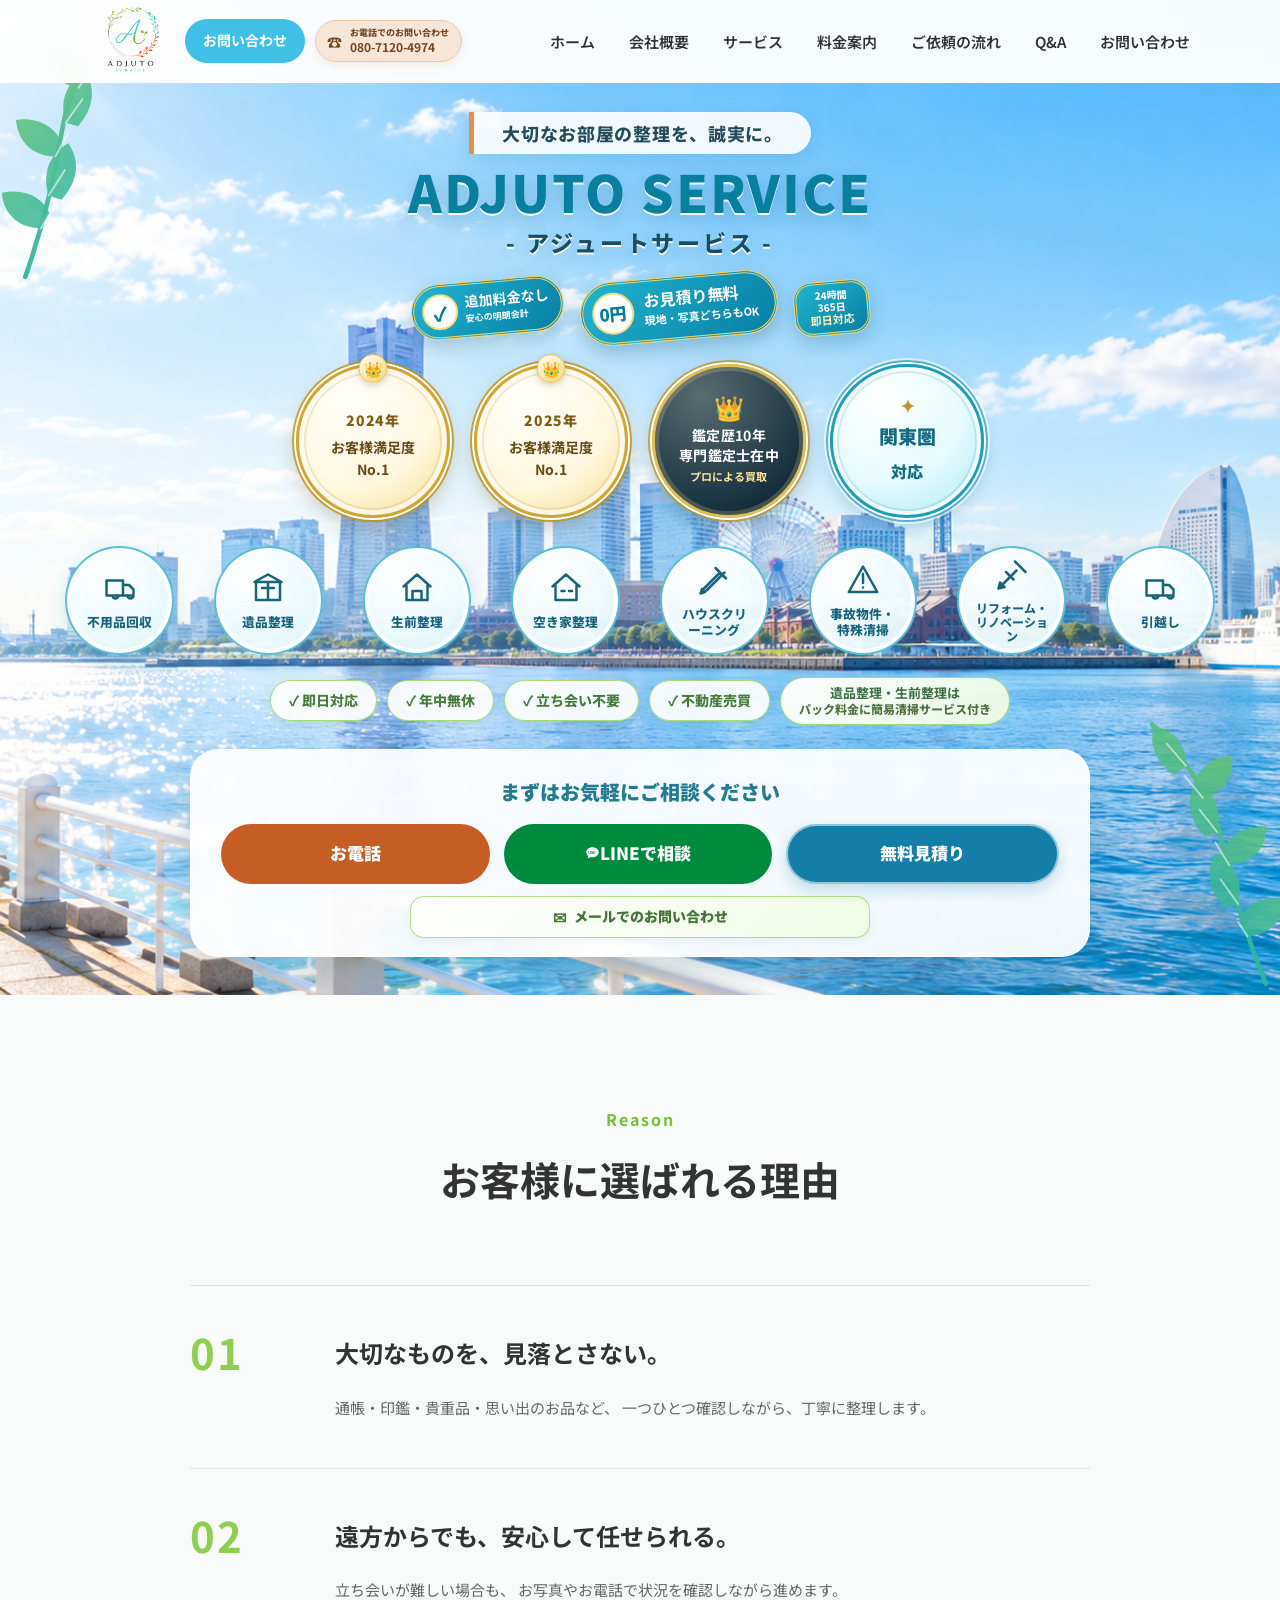
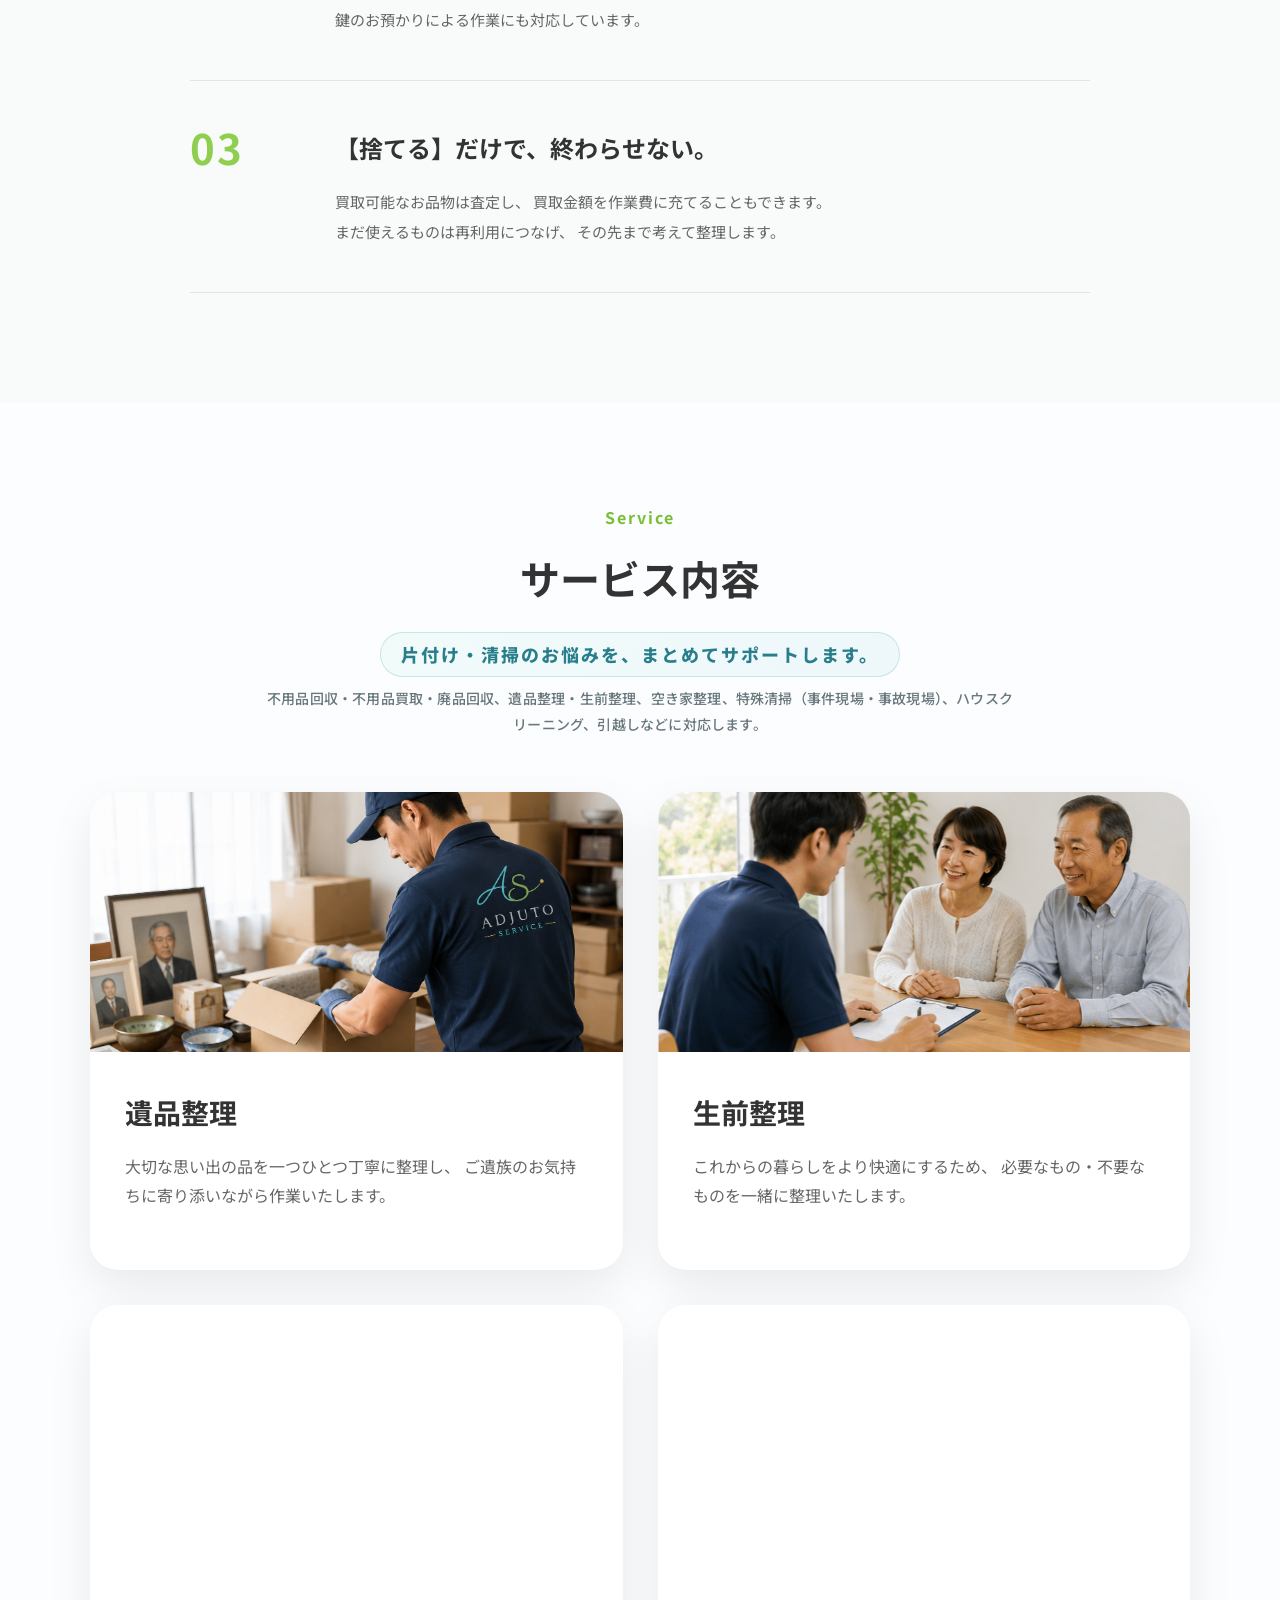
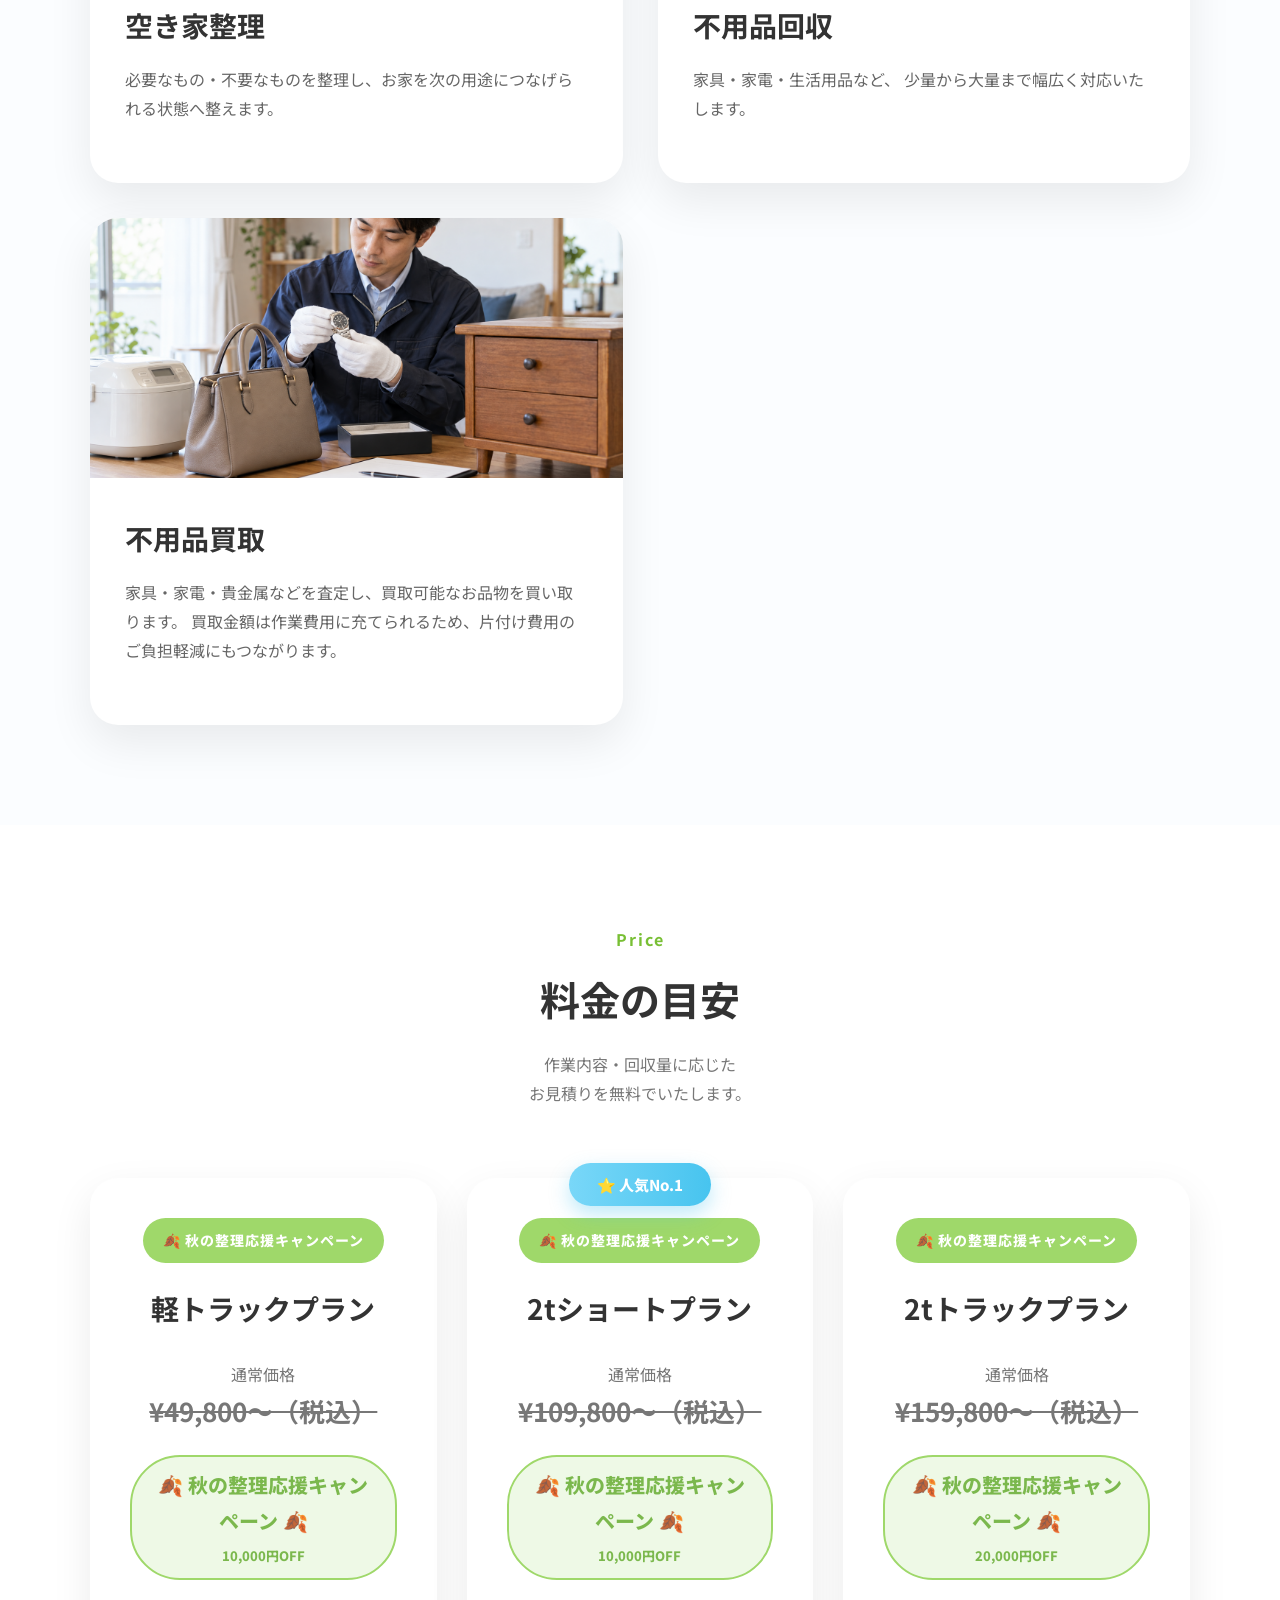
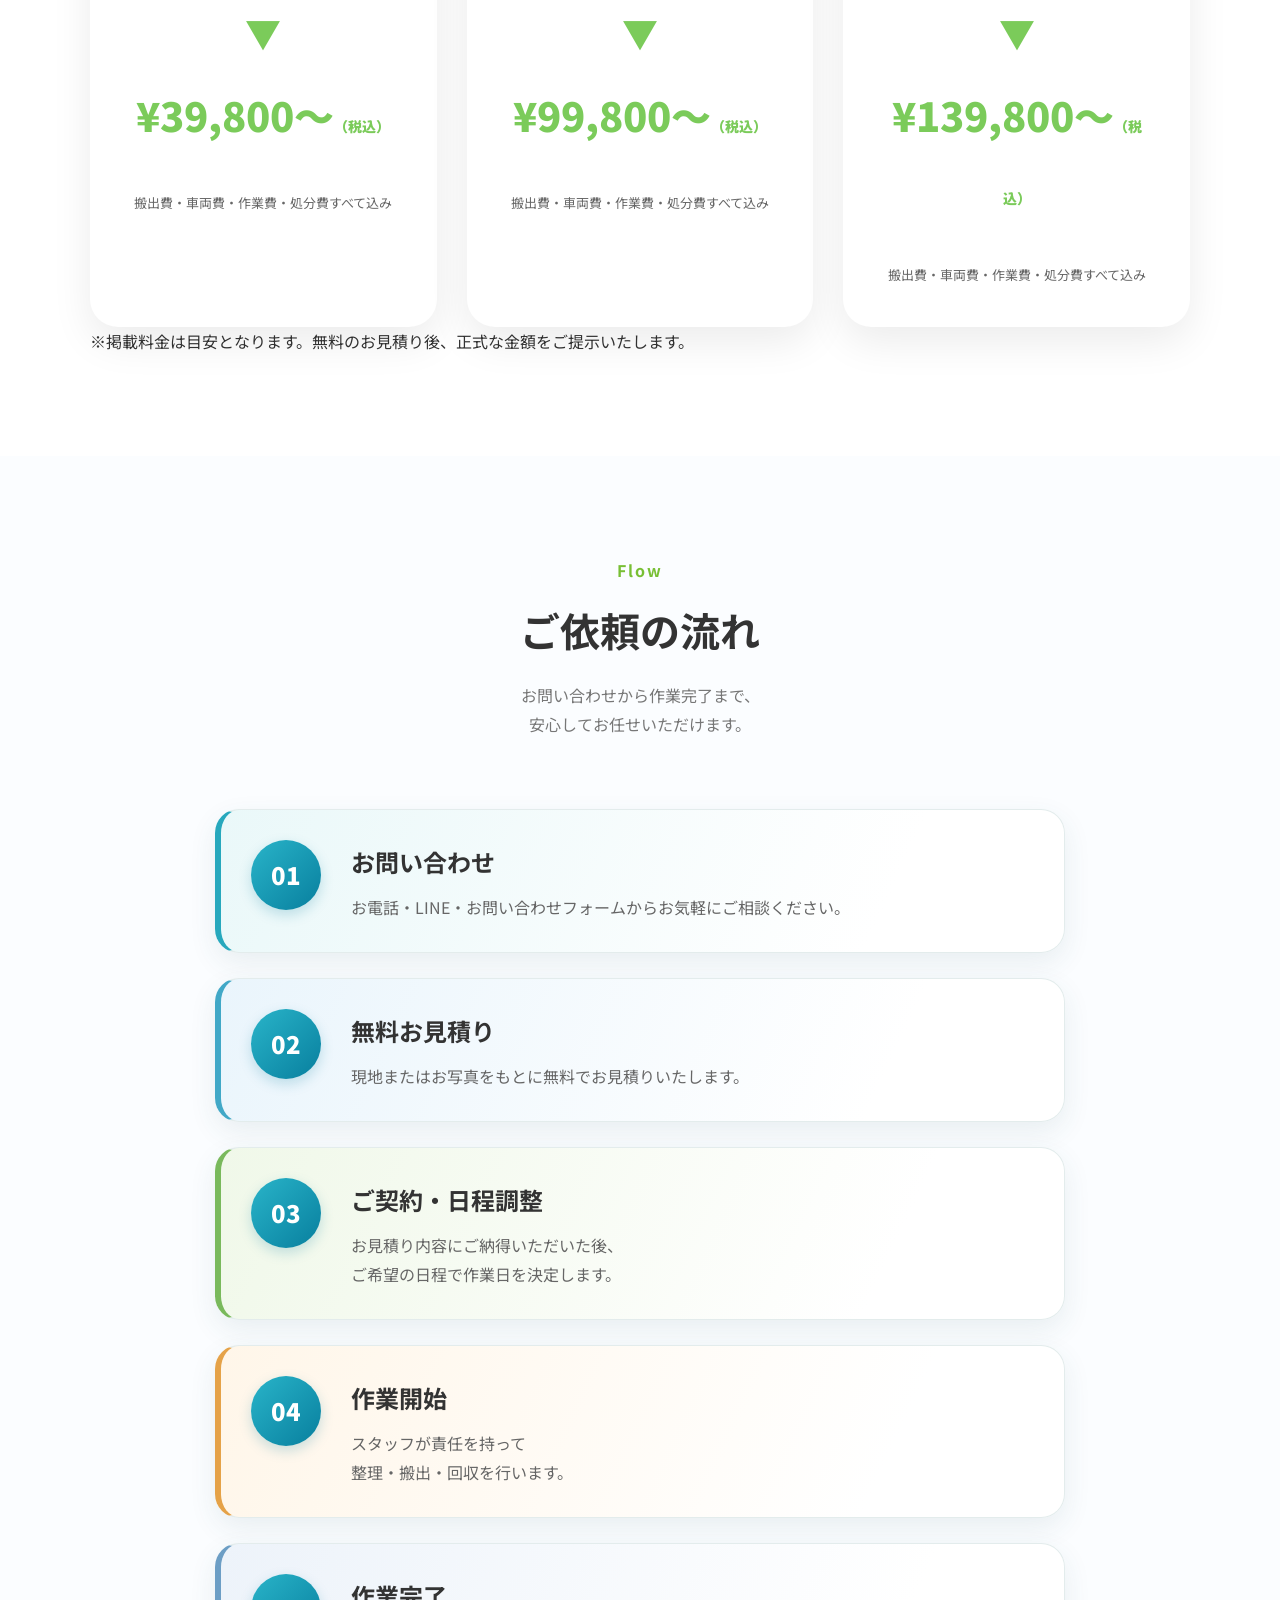
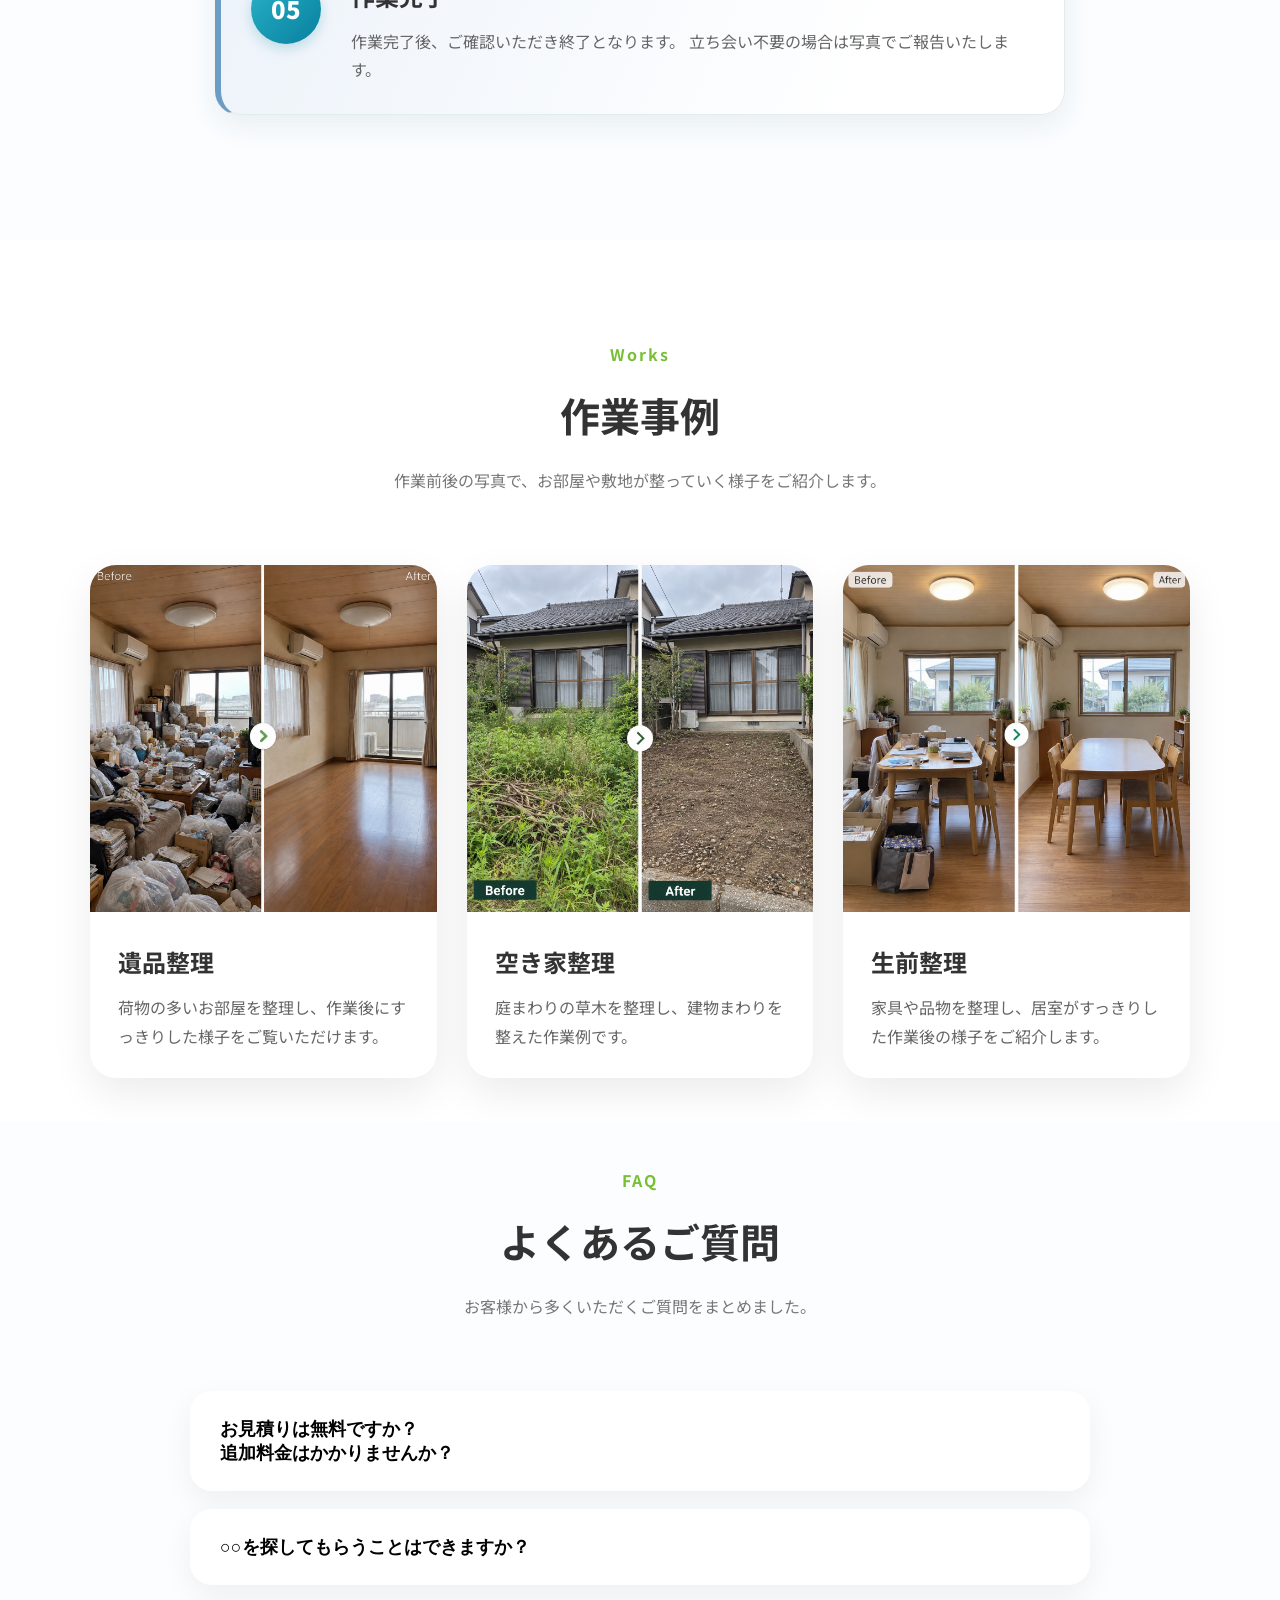
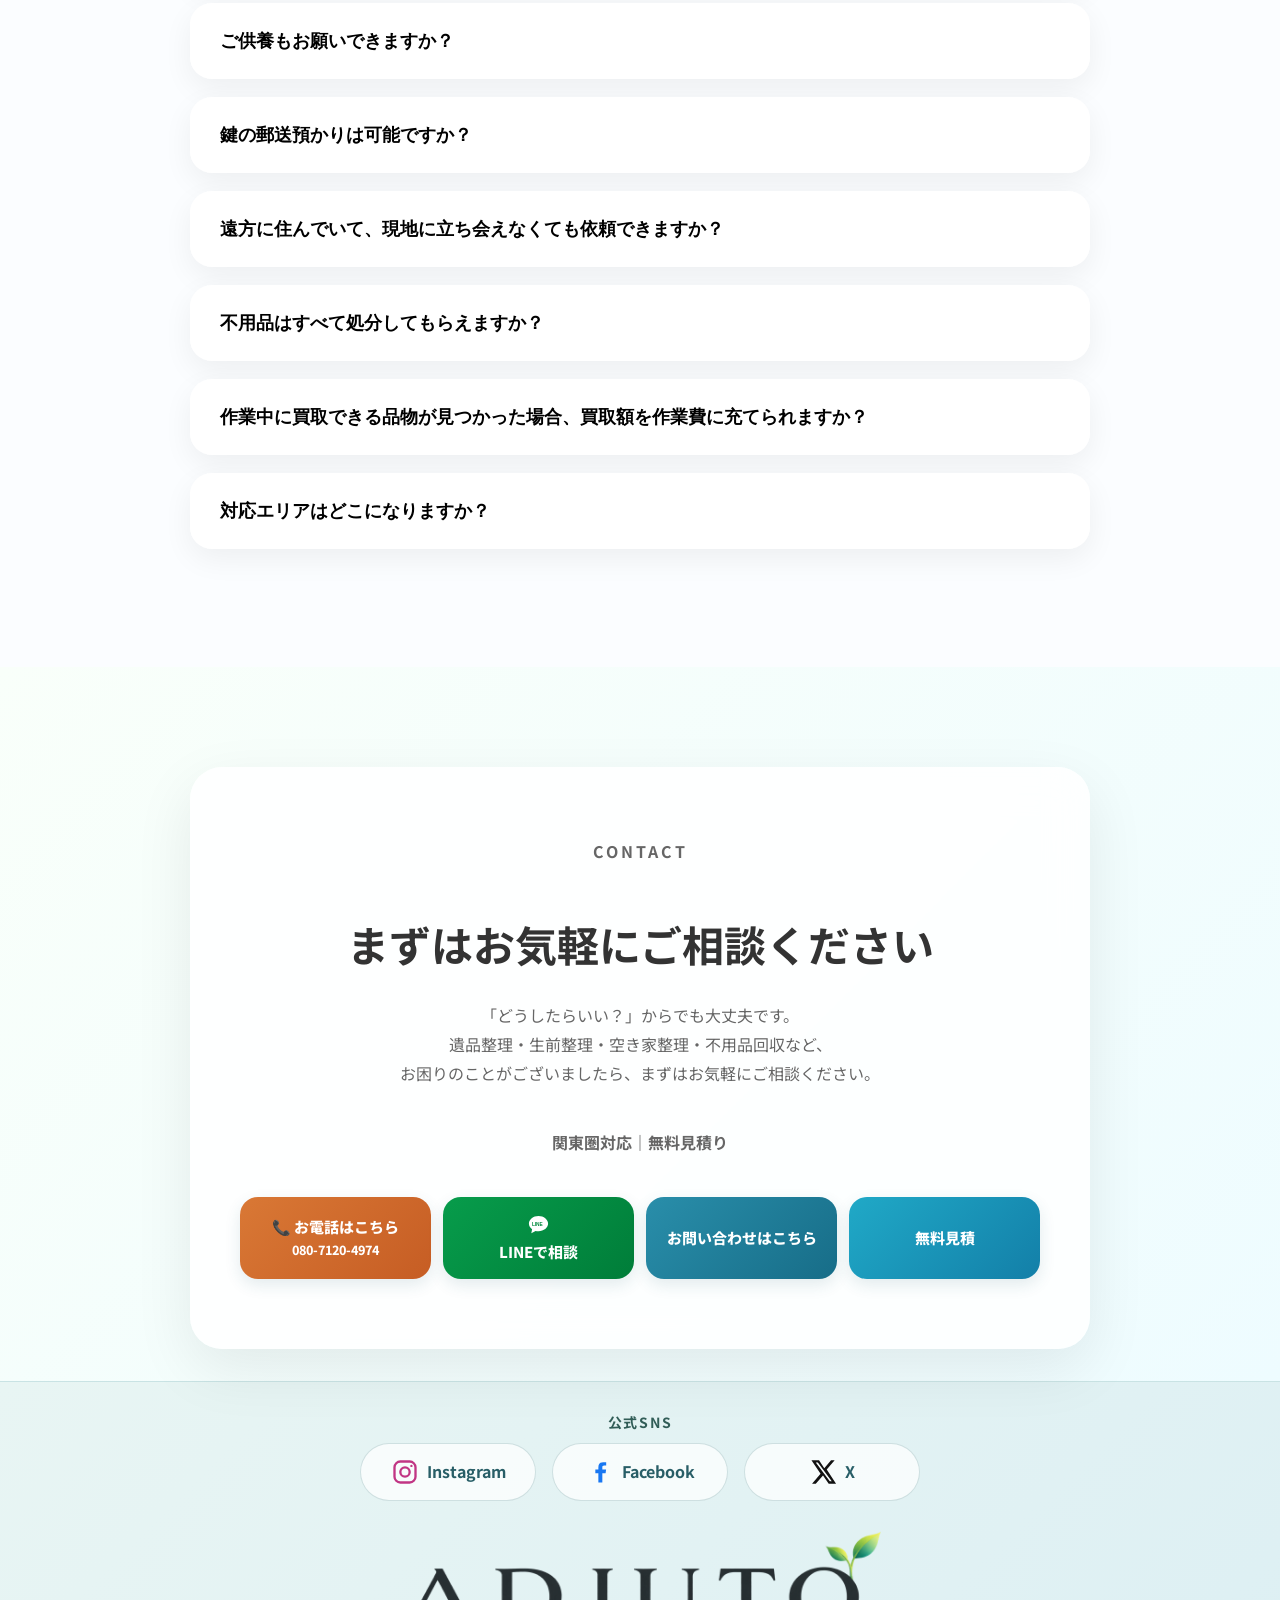
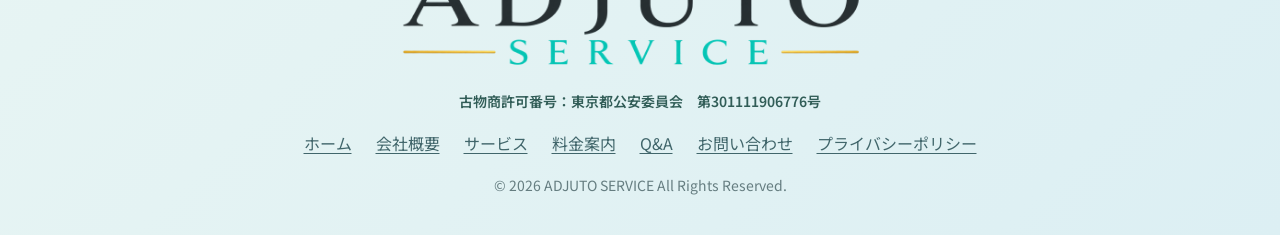
==== index.html @ d8fafab0 "サービスと料金の間隔を調整" ====
<!DOCTYPE html>
<html lang="ja">

<head>

<meta charset="UTF-8">

<meta name="viewport" content="width=device-width, initial-scale=1.0">

<title>関東圏の不用品回収・遺品整理・特殊清掃｜ADJUTO SERVICE</title>

<meta name="description" content="関東圏（東京都・神奈川県・千葉県・埼玉県・茨城県）で不用品回収・買取、廃品回収、遺品整理・生前整理、空き家整理、事件現場・事故現場の特殊清掃、ハウスクリーニング、引越しなどに対応。見積り無料・24時間対応。">

<meta name="robots" content="index, follow">

<meta name="author" content="ADJUTO SERVICE">

<meta name="theme-color" content="#ffffff">

<link rel="canonical" href="https://adjuto-service.github.io/">

<meta property="og:type" content="website">
<meta property="og:site_name" content="ADJUTO SERVICE（アジュートサービス）">
<meta property="og:title" content="関東圏の不用品回収・遺品整理・特殊清掃｜ADJUTO SERVICE">
<meta property="og:description" content="関東1都4県（東京都・神奈川県・千葉県・埼玉県・茨城県）で不用品回収・買取、遺品整理、生前整理、空き家整理、特殊清掃などに対応。無料見積り・24時間対応。">
<meta property="og:url" content="https://adjuto-service.github.io/">
<meta property="og:image" content="https://adjuto-service.github.io/images/optimized/987654.webp">
<meta property="og:image:alt" content="ADJUTO SERVICEのサービス紹介">
<meta property="og:locale" content="ja_JP">
<meta name="twitter:card" content="summary_large_image">
<meta name="twitter:title" content="関東圏の不用品回収・遺品整理・特殊清掃｜ADJUTO SERVICE">
<meta name="twitter:description" content="関東1都4県（東京都・神奈川県・千葉県・埼玉県・茨城県）で不用品回収・買取、遺品整理、生前整理、空き家整理、特殊清掃などに対応。無料見積り・24時間対応。">
<meta name="twitter:image" content="https://adjuto-service.github.io/images/optimized/987654.webp">
<link rel="preload" as="image" href="images/optimized/987654.webp" fetchpriority="high">
<link rel="preconnect" href="https://fonts.googleapis.com">
<link rel="preconnect" href="https://fonts.gstatic.com" crossorigin>

<link href="https://fonts.googleapis.com/css2?family=Noto+Sans+JP:wght@300;400;500;700;900&display=swap" rel="stylesheet">

<link rel="stylesheet" href="CSS/style.css?v=10">
<link rel="stylesheet" href="CSS/service-pages.css?v=29">
<script type="application/ld+json">
{
  "@context": "https://schema.org",
  "@graph": [
    {
      "@type": "Organization",
      "@id": "https://adjuto-service.github.io/#organization",
      "name": "ADJUTO SERVICE",
      "alternateName": "アジュートサービス",
      "url": "https://adjuto-service.github.io/",
      "logo": "https://adjuto-service.github.io/images/5566.png",
      "telephone": "+81-80-7120-4974",
      "email": "nk.works.h@gmail.com",
      "address": {
        "@type": "PostalAddress",
        "postalCode": "106-0031",
        "addressRegion": "東京都",
        "addressLocality": "港区",
        "streetAddress": "西麻布2-24-36",
        "addressCountry": "JP"
      },
      "location": [
        {
          "@type": "Place",
          "name": "本社",
          "address": {
            "@type": "PostalAddress",
            "postalCode": "106-0031",
            "addressRegion": "東京都",
            "addressLocality": "港区",
            "streetAddress": "西麻布2-24-36",
            "addressCountry": "JP"
          }
        },
        {
          "@type": "Place",
          "name": "横浜営業所",
          "address": {
            "@type": "PostalAddress",
            "postalCode": "223-0066",
            "addressRegion": "神奈川県",
            "addressLocality": "横浜市港北区",
            "streetAddress": "高田西5-40-36-101",
            "addressCountry": "JP"
          }
        }
      ],
      "areaServed": ["東京都", "神奈川県", "千葉県", "埼玉県", "茨城県"],
      "knowsAbout": ["不用品回収", "不用品買取", "廃品回収", "遺品整理", "生前整理", "空き家整理", "ハウスクリーニング", "特殊清掃", "事件現場の特殊清掃", "事故現場の特殊清掃", "引越し", "不動産売買", "リフォーム", "リノベーション"],
      "contactPoint": {
        "@type": "ContactPoint",
        "telephone": "+81-80-7120-4974",
        "email": "nk.works.h@gmail.com",
        "contactType": "customer service",
        "availableLanguage": "Japanese",
        "url": "https://adjuto-service.github.io/contact.html"
      }
    },
    {
      "@type": "WebSite",
      "@id": "https://adjuto-service.github.io/#website",
      "url": "https://adjuto-service.github.io/",
      "name": "ADJUTO SERVICE（アジュートサービス）",
      "inLanguage": "ja-JP",
      "publisher": {"@id": "https://adjuto-service.github.io/#organization"}
    },
    {
      "@type": "WebPage",
      "@id": "https://adjuto-service.github.io/#webpage",
      "url": "https://adjuto-service.github.io/",
      "name": "関東圏の不用品回収・遺品整理・特殊清掃｜ADJUTO SERVICE",
      "inLanguage": "ja-JP",
      "isPartOf": {"@id": "https://adjuto-service.github.io/#website"},
      "about": {"@id": "https://adjuto-service.github.io/#organization"}
    }
  ]
}
</script>

</head>

<body class="home-page">

<header>

<div class="container">

<a href="#" class="logo">
    <img src="images/5566.png" alt="ADJUTO SERVICE（アジュートサービス）">
</a>
<div class="header-actions">
    <a href="contact.html" class="header-contact">お問い合わせ</a>
    <a href="tel:080-7120-4974" class="header-phone" aria-label="お電話でのお問い合わせ：080-7120-4974">
        <span class="header-phone-label">お電話でのお問い合わせ</span>
        <strong>080-7120-4974</strong>
    </a>
</div>
<nav>

<ul>

<li><a href="index.html">ホーム</a></li>

<li><a href="company.html">会社概要</a></li>

<li><a href="#service">サービス</a></li>

<li><a href="#price">料金案内</a></li>

<li><a href="#flow">ご依頼の流れ</a></li>

<li><a href="#faq">Q&A</a></li>

<li><a href="contact.html">お問い合わせ</a></li>

</ul>

</nav>

<button class="menu-btn" type="button" aria-label="メニューを開く" aria-expanded="false">

<span></span>
<span></span>
<span></span>

</button>

</div>

</header>

<section class="hero" style="background-image:url('images/optimized/987654.webp');">

    <div class="container hero-inner">

        <!-- キャッチコピー -->
        <div class="hero-catch-area">

            <p class="hero-catch">
                大切なお部屋の整理を、誠実に。
            </p>

        </div>


        <!-- ブランド名 -->
        <div class="hero-main">

            <h1>
                ADJUTO SERVICE
                <span>- アジュートサービス -</span>
            </h1>

        </div>

        <div class="hero-promo-badges" aria-label="料金とお見積りについて">
            <div class="hero-extra-badge" aria-label="追加料金なし">
                <span class="hero-extra-badge-icon" aria-hidden="true">✓</span>
                <span class="hero-extra-badge-copy"><strong>追加料金なし</strong><small>安心の明朗会計</small></span>
            </div>
            <div class="hero-estimate-badge" aria-label="お見積り無料。現地・写真どちらでも対応します">
                <span class="hero-estimate-badge-price">0円</span>
                <span class="hero-estimate-badge-copy"><strong>お見積り無料</strong><small>現地・写真どちらもOK</small></span>
            </div>
            <div class="hero-response-badge" aria-label="24時間・365日・即日対応">
                <span>24時間</span>
                <span>365日</span>
                <strong>即日対応</strong>
            </div>
        </div>

        <!-- 実績・対応エリア -->
        <div class="hero-trust">

            <!-- 2024 -->
            <div class="hero-award">

                <span class="hero-crown">
                    👑
                </span>

                <div>
                    <small>2024年</small>
                    <strong class="hero-award-copy">
                        <span>お客様満足度</span>
                        <span>No.1</span>
                    </strong>
                </div>

            </div>


            <!-- 2025 -->
            <div class="hero-award">

                <span class="hero-crown">
                    👑
                </span>

                <div>
                    <small>2025年</small>
                    <strong class="hero-award-copy">
                        <span>お客様満足度</span>
                        <span>No.1</span>
                    </strong>
                </div>

            </div>


            <!-- 鑑定 -->
            <div class="hero-professional">

                <div class="hero-professional-icon">
                    👑
                </div>

                <div class="hero-professional-text">

                    <strong>
                        鑑定歴10年<br>
                        専門鑑定士在中
                    </strong>

                    <span>
                        プロによる買取
                    </span>

                </div>

            </div>


            <!-- 関東圏 -->
            <div class="hero-kanto">

                <strong>
                    関東圏
                </strong>

                <span>
                    対応
                </span>

            </div>


        </div>


        <!-- SERVICE -->
        <div class="hero-services">

            <div class="hero-service-list">

                <span><svg viewBox="0 0 24 24" aria-hidden="true"><path d="M3 7h11v10H3zM14 10h4l3 3v4h-7M7 17a2 2 0 1 0 4 0m6 0a2 2 0 1 0 4 0"/></svg>不用品回収</span>
                <span><svg viewBox="0 0 24 24" aria-hidden="true"><path d="M4 8h16v12H4zM3 8l9-5 9 5M8 12h8m-4-3v10"/></svg>遺品整理</span>
                <span><svg viewBox="0 0 24 24" aria-hidden="true"><path d="m3 11 9-8 9 8M5 10v10h14V10M9 20v-6h6v6"/></svg>生前整理</span>
                <span><svg viewBox="0 0 24 24" aria-hidden="true"><path d="m3 11 9-8 9 8M5 10v10h14V10M9 14h2m3 0h2"/></svg>空き家整理</span>
                <span><svg viewBox="0 0 24 24" aria-hidden="true"><path d="M4 19 16 7m-9 12 12-12M13 4l7 7M3 21l3-1-2-2z"/></svg>ハウスクリーニング</span>
                <span><svg viewBox="0 0 24 24" aria-hidden="true"><path d="M12 3 2.5 20h19L12 3Zm0 5v6m0 3h.01"/></svg>事故物件・特殊清掃</span>
                <span class="hero-service-renovation"><svg viewBox="0 0 24 24" aria-hidden="true"><path d="m14 3 7 7M4 20l11-11m-7 1 5 5M3 21l4-1-3-3z"/></svg>リフォーム・<br>リノベーション</span>
                <span><svg viewBox="0 0 24 24" aria-hidden="true"><path d="M3 7h11v10H3zM14 10h4l3 3v4h-7M7 17a2 2 0 1 0 4 0m6 0a2 2 0 1 0 4 0"/></svg>引越し</span>

            </div>

        </div>


        <!-- 安心ポイント -->
        <div class="hero-points">
            <span>✓ 即日対応</span>
            <span>✓ 年中無休</span>
            <span>✓ 立ち会い不要</span>
            <span>✓ 不動産売買</span>
            <div class="hero-point-cleaning">
                <strong>遺品整理・生前整理は</strong>
                <span>パック料金に簡易清掃サービス付き</span>
            </div>
        </div>


        <!-- CTA -->
        <div class="hero-contact">

            <p>
                まずはお気軽にご相談ください
            </p>

            <div class="hero-contact-buttons">

                <a href="tel:080-7120-4974" class="hero-contact-btn hero-tel">
                    お電話
                </a>

                <a href="https://lin.ee/WG4aQZ1"
                   class="hero-contact-btn hero-line">
                    <svg class="line-icon" viewBox="0 0 24 24" aria-hidden="true"><path d="M12 2C6.48 2 2 5.58 2 10c0 2.37 1.28 4.49 3.31 5.91L4.5 20l4.47-2.32c.96.21 1.98.32 3.03.32 5.52 0 10-3.58 10-8S17.52 2 12 2Z"/><text x="5.1" y="12.1">LINE</text></svg>
                    LINEで相談
                </a>

                <a href="#contact"
                   class="hero-contact-btn hero-estimate">
                    無料見積り
                </a>

            </div>

            <a href="mailto:nk.works.h@gmail.com" class="hero-mail" aria-label="メールアプリを開いてお問い合わせ">
                メールでのお問い合わせ
            </a>

        </div>

    </div>

</section>


<section class="reason">

    <div class="container">

        <div class="section-title">
            <p>Reason</p>
            <h2>お客様に選ばれる理由</h2>
        </div>

        <div class="reason-list">

            <!-- 01 -->
            <div class="reason-item">

                <div class="reason-number">
                    01
                </div>

                <div class="reason-content">

                    <h3>
                        大切なものを、見落とさない。
                    </h3>

                    <p>
                        通帳・印鑑・貴重品・思い出のお品など、
                        一つひとつ確認しながら、丁寧に整理します。
                    </p>

                </div>

            </div>


            <!-- 02 -->
            <div class="reason-item">

                <div class="reason-number">
                    02
                </div>

                <div class="reason-content">

                    <h3>
                        遠方からでも、安心して任せられる。
                    </h3>

                    <p>
                        立ち会いが難しい場合も、
                        お写真やお電話で状況を確認しながら進めます。
                        <br>
                        鍵のお預かりによる作業にも対応しています。
                    </p>

                </div>

            </div>


            <!-- 03 -->
            <div class="reason-item">

                <div class="reason-number">
                    03
                </div>

                <div class="reason-content">

                    <h3>
                    【捨てる】だけで、終わらせない。
                    </h3>

                    <p>
                        買取可能なお品物は査定し、
                        買取金額を作業費に充てることもできます。
                        <br>
                        まだ使えるものは再利用につなげ、
                        その先まで考えて整理します。
                    </p>

                </div>

            </div>

        </div>

    </div>

</section>


<section id="service" class="service">

    <div class="container">

        <div class="section-title service-section-title">

            <p>Service</p>

            <h2>サービス内容</h2>

            <div class="service-intro">
                <p class="service-intro-lead">片付け・清掃のお悩みを、まとめてサポートします。</p>
                <p class="service-intro-detail">不用品回収・不用品買取・廃品回収、遺品整理・生前整理、空き家整理、特殊清掃（事件現場・事故現場）、ハウスクリーニング、引越しなどに対応します。</p>
            </div>

        </div>

        <div class="service-grid">

            <article class="service-card">

                <img src="images/optimized/6666.webp" loading="lazy" decoding="async" alt="遺品を丁寧に仕分ける作業員">

                <div class="service-body">

                    <h3>遺品整理</h3>

                    <p>
                        大切な思い出の品を一つひとつ丁寧に整理し、
                        ご遺族のお気持ちに寄り添いながら作業いたします。
                    </p>

                    

                </div>

            </article>

            <article class="service-card">

                <img src="images/optimized/Codex 画像 2026年9月3日 21_46_16.webp" loading="lazy" decoding="async" alt="ご家族と相談する生前整理のスタッフ">

                <div class="service-body">

                    <h3>生前整理</h3>

                    <p>
                        これからの暮らしをより快適にするため、
                        必要なもの・不要なものを一緒に整理いたします。
                    </p>

                    

                </div>

            </article>

            <article class="service-card">

                <img src="images/optimized/Codex 画像 2026年9月3日 21_50_42.webp" loading="lazy" decoding="async" alt="整理後の明るい空き家の室内">

                <div class="service-body">

                    <h3>空き家整理</h3>

                    <p>
                        必要なもの・不要なものを整理し、お家を次の用途につなげられる状態へ整えます。
                    </p>

                    

                </div>

            </article>

            <article class="service-card">

                <img src="images/optimized/Codex 画像 2026年9月3日 21_50_4286.webp" loading="lazy" decoding="async" alt="家具を丁寧に搬出する作業員">

                <div class="service-body">

                    <h3>不用品回収</h3>

                    <p>
                        家具・家電・生活用品など、
                        少量から大量まで幅広く対応いたします。
                    </p>

                    

                </div>

            </article>

            <article class="service-card">

                <img src="images/optimized/buyback-appraisal.webp" loading="lazy" decoding="async" alt="家具や家電、貴金属を確認する不用品買取の査定スタッフ">

                <div class="service-body">

                    <h3>不用品買取</h3>

                    <p>
                        家具・家電・貴金属などを査定し、買取可能なお品物を買い取ります。
                        買取金額は作業費用に充てられるため、片付け費用のご負担軽減にもつながります。
                    </p>

                </div>

            </article>

        </div>

    </div>

</section>

<section id="price" class="price">

    <div class="container">

        <div class="section-title">

            <p>Price</p>

            <h2>料金の目安</h2>

            <span>
                作業内容・回収量に応じた
                <br>お見積りを無料でいたします。
            </span>

        </div>


        <div class="price-grid">

            <!-- 軽トラック -->
            <div class="price-card">

                <div class="sale-tag">
                    🍂 秋の整理応援キャンペーン
                </div>

                <h3>軽トラックプラン</h3>

                <div class="sale-price">

                    <p class="old-price">
                        通常価格<br>
                        <span>¥49,800〜（税込）</span>
                    </p>

                    <div class="sale-badge">
                        🍂 秋の整理応援キャンペーン 🍂<br>
                        <small>10,000円OFF</small>
                    </div>

                    <div class="arrow">▼</div>

                    <p class="new-price">
                        ¥39,800〜<span>（税込）</span>
                    </p>

                    <p class="price-note">
                        搬出費・車両費・作業費・処分費すべて込み
                    </p>

                </div>

            </div>


            <!-- 2tショート -->
            <div class="price-card">

                <div class="sale-tag">
                    🍂 秋の整理応援キャンペーン
                </div>

                <div class="popular-tag">
                    ⭐ 人気No.1
                </div>

                <h3>2tショートプラン</h3>

                <div class="sale-price">

                    <p class="old-price">
                        通常価格<br>
                        <span>¥109,800〜（税込）</span>
                    </p>

                    <div class="sale-badge">
                        🍂 秋の整理応援キャンペーン 🍂<br>
                        <small>10,000円OFF</small>
                    </div>

                    <div class="arrow">▼</div>

                    <p class="new-price">
                        ¥99,800〜<span>（税込）</span>
                    </p>

                    <p class="price-note">
                        搬出費・車両費・作業費・処分費すべて込み
                    </p>

                </div>

            </div>


            <!-- 2tトラック -->
            <div class="price-card">

                <div class="sale-tag">
                    🍂 秋の整理応援キャンペーン
                </div>

                <h3>2tトラックプラン</h3>

                <div class="sale-price">

                    <p class="old-price">
                        通常価格<br>
                        <span>¥159,800〜（税込）</span>
                    </p>

                    <div class="sale-badge">
                        🍂 秋の整理応援キャンペーン 🍂<br>
                        <small>20,000円OFF</small>
                    </div>

                    <div class="arrow">▼</div>

                    <p class="new-price">
                        ¥139,800〜<span>（税込）</span>
                    </p>

                    <p class="price-note">
                        搬出費・車両費・作業費・処分費すべて込み
                    </p>

                </div>

            </div>

        </div>


        <div class="price-note-bottom">
            ※掲載料金は目安となります。無料のお見積り後、正式な金額をご提示いたします。
        </div>

    </div>

</section>


<section id="flow" class="flow">

    <div class="container">

        <div class="section-title">

            <p>Flow</p>

            <h2>ご依頼の流れ</h2>

            <span>
                お問い合わせから作業完了まで、
                <br>   安心してお任せいただけます。
            </span>

        </div>

        <div class="flow-list">

            <div class="flow-item">

                <div class="flow-number">01</div>

                <div class="flow-content">

                    <h3>お問い合わせ</h3>

                    <p>
                        お電話・LINE・お問い合わせフォームからお気軽にご相談ください。
                    </p>

                </div>

            </div>

            <div class="flow-item">

                <div class="flow-number">02</div>

                <div class="flow-content">

                    <h3>無料お見積り</h3>

                    <p>
                        現地またはお写真をもとに無料でお見積りいたします。
                    </p>

                </div>

            </div>

            <div class="flow-item">

                <div class="flow-number">03</div>

                <div class="flow-content">

                    <h3>ご契約・日程調整</h3>

                    <p>
                        お見積り内容にご納得いただいた後、
                        <br>ご希望の日程で作業日を決定します。
                    </p>

                </div>

            </div>

            <div class="flow-item">

                <div class="flow-number">04</div>

                <div class="flow-content">

                    <h3>作業開始</h3>

                    <p>
                        スタッフが責任を持って
                        <br>整理・搬出・回収を行います。
                    </p>

                </div>

            </div>

            <div class="flow-item">

                <div class="flow-number">05</div>

                <div class="flow-content">

                    <h3>作業完了</h3>

                    <p>
                        作業完了後、ご確認いただき終了となります。
                        立ち会い不要の場合は写真でご報告いたします。
                    </p>

                </div>

            </div>

        </div>

    </div>

</section>



<section class="gallery">

    <div class="container">

        <div class="section-title">
            <p>Works</p>
            <h2>作業事例</h2>
            <span>
                作業前後の写真で、お部屋や敷地が整っていく様子をご紹介します。
            </span>
        </div>

        <div class="gallery-grid">

            <!-- 遺品整理 -->
            <div class="gallery-card">

                <div class="work-visual work-room">
                    <img src="images/works-room.jpg" loading="lazy" decoding="async" alt="遺品整理の作業前と作業後">
                </div>

                <div class="gallery-text">
                    <h3>遺品整理</h3>
                    <p>荷物の多いお部屋を整理し、作業後にすっきりした様子をご覧いただけます。</p>
                </div>

            </div>


            <!-- 空き家整理 -->
            <div class="gallery-card">

                <div class="work-visual work-entry">
                    <img src="images/works-yard.jpg" loading="lazy" decoding="async" alt="空き家整理の作業前と作業後">
                </div>

                <div class="gallery-text">
                    <h3>空き家整理</h3>
                    <p>庭まわりの草木を整理し、建物まわりを整えた作業例です。</p>
                </div>

            </div>


            <!-- 生前整理 -->
            <div class="gallery-card">

                <div class="work-visual work-bedroom">
                    <img src="images/works-dining.jpg" loading="lazy" decoding="async" alt="生前整理の作業前と作業後">
                </div>

                <div class="gallery-text">
                    <h3>生前整理</h3>
                    <p>家具や品物を整理し、居室がすっきりした作業後の様子をご紹介します。</p>
                </div>

            </div>

        </div>

    </div>

</section>


<section id="faq" class="faq">

    <div class="container">

        <div class="section-title">

            <p>FAQ</p>

            <h2>よくあるご質問</h2>

            <span>
                お客様から多くいただくご質問をまとめました。
            </span>

        </div>

        <div class="faq-list">

            <!-- Q1 -->
            <div class="faq-item">

                <button class="faq-question">
                    お見積りは無料ですか？<br>
                    追加料金はかかりませんか？
                </button>

                <div class="faq-answer">

                    <p>
                        はい。現地でのお見積り、お写真でのお見積りともに無料です。<br>
                        お見積り内容と作業内容に相違がなければ、作業終了後に追加料金をご請求することは一切ございません。
                    </p>

                </div>

            </div>


            <!-- Q2 -->
            <div class="faq-item">

                <button class="faq-question">
                    ○○を探してもらうことはできますか？
                </button>

                <div class="faq-answer">

                    <p>
                        はいお探しすること可能です。
                        その他にも、金銭・貴重品・土地に関する書類や金銭に代わるものも見つけ次第ご報告いたします。
                        

                    </p>

                </div>

            </div>


            <!-- Q3 -->
            <div class="faq-item">

                <button class="faq-question">
                    ご供養もお願いできますか？
                </button>

                <div class="faq-answer">

                    <p>
                        はい。提携先でのご供養を承っております。<br>
                        予めご供養をご希望のお品がございましたら、お見積りの際などにお気軽にお申し付けください。
                    </p>

                </div>

            </div>


            <!-- Q4 -->
            <div class="faq-item">

                <button class="faq-question">
                    鍵の郵送預かりは可能ですか？
                </button>

                <div class="faq-answer">

                    <p>
                        はい。可能です。<br>
                        遠方にお住まいの方など、現地でのお立ち会いが難しい場合も、
                        追跡番号付きの郵便物にて鍵をお預かりすることができます。<br>
                        作業後の鍵の返送についても、郵送で対応可能です。
                    </p>

                </div>

            </div>


            <!-- Q5 -->
            <div class="faq-item">

                <button class="faq-question">
                    遠方に住んでいて、現地に立ち会えなくても依頼できますか？
                </button>

                <div class="faq-answer">

                    <p>
                        はい。ご相談いただけます。<br>
                        遠方にお住まいで現地に行くことが難しい場合も、
                        お写真やお電話などで状況を確認しながら、進め方をご相談いたします。<br>
                        「なかなか現地に行けない」という方も、まずはお気軽にご相談ください。
                    </p>

                </div>

            </div>


            <!-- Q6 -->
            <div class="faq-item">

                <button class="faq-question">
                    不用品はすべて処分してもらえますか？
                </button>

                <div class="faq-answer">

                    <p>
                        はい。整理の際に出た不用品は、適切な方法で処理・回収いたします。<br>
                        ただ処分するだけではなく、必要なもの・残すものを確認しながら、
                        その後の暮らしや次の用途につながるよう、丁寧に整理します。
                    </p>

                </div>

            </div>


            <!-- Q7 -->
            <div class="faq-item">

                <button class="faq-question">
                    作業中に買取できる品物が見つかった場合、買取額を作業費に充てられますか？
                </button>

                <div class="faq-answer">

                    <p>
                        はい。作業の中で買取可能なお品物が見つかった場合は、
                        査定・買取を行い、その買取金額を作業費に充てることができます。<br>
                        買取金額を作業費から差し引くことで、ご負担を抑えられる場合がございます。
                        場合によっては、買取金額の方が作業費用を上回って現金をお渡しする場合もございます。
                    </p>

                </div>

            </div>


            <!-- Q8 -->
            <div class="faq-item">

                <button class="faq-question">
                    対応エリアはどこになりますか？
                </button>

                <div class="faq-answer">

                    <p>
                        東京都・神奈川県・千葉県・埼玉県・茨城県・栃木県・群馬県に対応しております。<br>
                        関東圏外でもご相談を承ります。<br><br>
                        対応エリアはこちらになります。
                    </p>

                    <p><strong>東京都</strong>
                  昭島市 / あきる野市 / 足立区 / 荒川区 / 板橋区 / 稲城市 / 江戸川区 / 青梅市 / 大島町 / 大田区 / 小笠原村 / 奥多摩町 / 葛飾区 / 北区 / 清瀬市 / 国立市 / 神津島村 / 江東区 / 小金井市 / 国分寺市 / 小平市 / 狛江市 / 品川区 / 渋谷区 / 新宿区 / 杉並区 / 墨田区 / 世田谷区 / 台東区 / 立川市 / 多摩市 / 中央区 / 調布市 / 千代田区 / 豊島区 / 利島村 / 中野区 / 新島村 / 西東京市 / 練馬区 / 八王子市 / 八丈町 / 羽村市 / 東久留米市 / 東村山市 / 東大和市 / 日野市 / 日の出町 / 檜原村 / 府中市 / 福生市 / 文京区 / 町田市 / 瑞穂町 / 三鷹市 / 港区 / 三宅村 / 武蔵野市 / 武蔵村山市 / 目黒区 / 御蔵島村 / 青ヶ島村
                  </p> 
                  <p><strong>神奈川県</strong>
                  愛川町 / 厚木市 / 綾瀬市 / 伊勢原市 / 海老名市 / 大磯町 / 大井町 / 小田原市 / 開成町 / 鎌倉市 / 川崎市麻生区 / 川崎市川崎区 / 川崎市幸区 / 川崎市高津区 / 川崎市多摩区 / 川崎市中原区 / 川崎市宮前区 / 清川村 / 寒川町 / 相模原市中央区 / 相模原市緑区 / 相模原市南区 / 座間市 / 逗子市 / 茅ヶ崎市 / 中井町 / 二宮町 / 箱根町 / 秦野市 / 葉山町 / 平塚市 / 藤沢市 / 松田町 / 真鶴町 / 三浦市 / 南足柄市 / 山北町 / 大和市 / 湯河原町 / 横須賀市 / 横浜市青葉区 / 横浜市旭区 / 横浜市泉区 / 横浜市磯子区 / 横浜市神奈川区 / 横浜市金沢区 / 横浜市港北区 / 横浜市港南区 / 横浜市栄区 / 横浜市瀬谷区 / 横浜市都筑区 / 横浜市鶴見区 / 横浜市戸塚区 / 横浜市中区 / 横浜市西区 / 横浜市保土ケ谷区 / 横浜市緑区 / 横浜市南区 / 横浜市港南区 / 横浜市都筑区
                  </p>  
                  <p><strong>千葉県</strong>
                  旭市 / 我孫子市 / いすみ市 / 市川市 / 一宮町 / 市原市 / 印西市 / 浦安市 / 大網白里市 / 大多喜町 / 御宿町 / 柏市 / 勝浦市 / 香取市 / 鎌ケ谷市 / 鴨川市 / 木更津市 / 君津市 / 九十九里町 / 神崎町 / 栄町 / 佐倉市 / 山武市 / 酒々井町 / 芝山町 / 白子町 / 白井市 / 匝瑳市 / 袖ケ浦市 / 多古町 / 館山市 / 千葉市稲毛区 / 千葉市中央区 / 千葉市花見川区 / 千葉市緑区 / 千葉市美浜区 / 千葉市若葉区 / 銚子市 / 長生村 / 長南町 / 東金市 / 東庄町 / 富里市 / 長柄町 / 流山市 / 習志野市 / 成田市 / 野田市 / 富津市 / 船橋市 / 松戸市 / 南房総市 / 睦沢町 / 茂原市 / 八街市 / 八千代市 / 横芝光町 / 四街道市 / 鋸南町
                  </p>  
                  <p><strong>埼玉県</strong>
                  上尾市 / 朝霞市 / 伊奈町 / 入間市 / 小鹿野町 / 小川町 / 桶川市 / 越生町 / 春日部市 / 加須市 / 神川町 / 上里町 / 川口市 / 川越市 / 川島町 / 北本市 / 行田市 / 久喜市 / 熊谷市 / 鴻巣市 / 越谷市 / さいたま市岩槻区 / さいたま市浦和区 / さいたま市大宮区 / さいたま市北区 / さいたま市桜区 / さいたま市中央区 / さいたま市西区 / さいたま市緑区 / さいたま市南区 / さいたま市見沼区 / 坂戸市 / 幸手市 / 狭山市 / 志木市 / 白岡市 / 杉戸町 / 草加市 / 秩父市 / 鶴ヶ島市 / ときがわ町 / 所沢市 / 戸田市 / 長瀞町 / 滑川町 / 新座市 / 蓮田市 / 鳩山町 / 羽生市 / 飯能市 / 東秩父村 / 東松山市 / 日高市 / 深谷市 / 富士見市 / ふじみ野市 / 本庄市 / 松伏町 / 三郷市 / 美里町 / 皆野町 / 宮代町 / 三芳町 / 毛呂山町 / 八潮市 / 横瀬町 / 吉川市 / 吉見町 / 寄居町 / 嵐山町 / 蕨市 / 和光市
                  </p>  
                  <p><strong>茨城県</strong>
　　　　　　　　　　阿見町 / 石岡市 / 潮来市 / 稲敷市 / 茨城町 / 牛久市 / 大洗町 / 小美玉市 / 笠間市 / 鹿嶋市 / かすみがうら市 / 神栖市 / 河内町 / 北茨城市 / 古河市 / 五霞町 / 境町 / 桜川市 / 下妻市 / 常総市 / 城里町 / 大子町 / 高萩市 / 筑西市 / つくば市 / つくばみらい市 / 土浦市 / 東海村 / 利根町 / 取手市 / 那珂市 / 行方市 / 坂東市 / 常陸太田市 / 常陸大宮市 / 日立市 / ひたちなか市 / 鉾田市 / 水戸市 / 美浦村 / 守谷市 / 八千代町 / 結城市 / 龍ケ崎市
                  </p>
                  <p><strong>栃木県</strong>
                  足利市 / 市貝町 / 宇都宮市 / 大田原市 / 小山市 / 鹿沼市 / 上三川町 / さくら市 / 佐野市 / 塩谷町 / 下野市 / 高根沢町 / 栃木市 / 那珂川町 / 那須烏山市 / 那須塩原市 / 那須町 / 日光市 / 野木町 / 芳賀町 / 益子町 / 壬生町 / 真岡市 / 茂木町 / 矢板市
                  </p> 
                  <p><strong>群馬県</strong>
                  安中市 / 伊勢崎市 / 板倉町 / 上野村 / 邑楽町 / 大泉町 / 太田市 / 片品村 / 川場村 / 神流町 / 甘楽町 / 桐生市 / 草津町 / 渋川市 / 下仁田町 / 昭和村 / 榛東村 / 高崎市 / 高山村 / 館林市 / 玉村町 / 千代田町 / 嬬恋村 / 富岡市 / 中之条町 / 長野原町 / 南牧村 / 沼田市 / 東吾妻町 / 藤岡市 / 前橋市 / みどり市 / みなかみ町 / 明和町 / 吉岡町
　　　　　　　　　　</p>            
                  <p>
              
            </p>
                </div>

            </div>

        </div>

    </div>

</section>



<section id="contact" class="contact">

    <div class="container">

        <div class="contact-box">

            <p class="contact-sub">
    CONTACT
</p>

<h2>
    まずはお気軽にご相談ください
</h2>

<p>
    「どうしたらいい？」からでも大丈夫です。<br>
    遺品整理・生前整理・空き家整理・不用品回収など、<br>
    お困りのことがございましたら、まずはお気軽にご相談ください。
</p>

<p class="contact-area">
    関東圏対応｜無料見積り
</p>

            <div class="contact-buttons">
                <a href="tel:080-7120-4974" class="btn phone-cta contact-cta">📞 お電話はこちら<br><small>080-7120-4974</small></a>
                <a href="https://lin.ee/5PugXW8t" class="btn line-cta contact-cta"><svg class="line-icon" viewBox="0 0 24 24" aria-hidden="true"><path d="M12 2C6.48 2 2 5.58 2 10c0 2.37 1.28 4.49 3.31 5.91L4.5 20l4.47-2.32c.96.21 1.98.32 3.03.32 5.52 0 10-3.58 10-8S17.52 2 12 2Z"/><text x="5.1" y="12.1">LINE</text></svg> LINEで相談</a>
                <a href="contact.html#contact-form" class="btn contact-form-cta contact-cta">お問い合わせはこちら</a>
                <a href="contact.html#contact-form" class="btn estimate-cta contact-cta">無料見積</a>
            </div>

        </div>

    </div>

</section>

</main>



<footer>

    <div class="container">

        <nav class="footer-social" aria-label="公式SNS">
            <p class="footer-social-title">公式SNS</p>
            <div class="footer-social-links">
                <a href="https://www.instagram.com/adjutoservice?srtk=MXh3dXl4MWJpZ3RsOA%3D%3D&amp;utm_source=qr" target="_blank" rel="noopener noreferrer" aria-label="Instagram（新しいタブで開く）">
                    <svg viewBox="0 0 24 24" aria-hidden="true"><rect x="3" y="3" width="18" height="18" rx="5"/><circle cx="12" cy="12" r="4"/><circle class="social-icon-dot" cx="17.5" cy="6.8" r="1"/></svg>
                    <span>Instagram</span>
                </a>
                <a href="https://www.facebook.com/share/1E2aXskPdL/?mibextid=wwXIfr" target="_blank" rel="noopener noreferrer" aria-label="Facebook（新しいタブで開く）">
                    <svg viewBox="0 0 24 24" aria-hidden="true"><path d="M14 21v-8h2.8l.4-3.1H14V8c0-.9.3-1.5 1.6-1.5h1.7V3.7c-.3 0-1.3-.1-2.5-.1-2.5 0-4.2 1.5-4.2 4.3v2H8v3.1h2.6v8H14z"/></svg>
                    <span>Facebook</span>
                </a>
                <a href="https://x.com/nkworks11940?s=11" target="_blank" rel="noopener noreferrer" aria-label="X（新しいタブで開く）">
                    <svg viewBox="0 0 24 24" aria-hidden="true"><path d="M18.9 2H22l-6.8 7.8L23.2 22h-6.3L12 14.9 5.8 22H2.6l7.3-8.4L2.1 2h6.5l4.5 6.7L18.9 2zm-1.1 18h1.7L7.6 3.9H5.8L17.8 20z"/></svg>
                    <span>X</span>
                </a>
            </div>
        </nav>

        <div class="footer-logo">
<img src="images/5555.png" alt="ADJUTO SERVICE">


        <p class="footer-permit">古物商許可番号：東京都公安委員会　<span class="permit-number">第301111906776号</span></p></div>

<ul class="footer-menu">

    <li><a href="index.html">ホーム</a></li>

<li><a href="company.html">会社概要</a></li>

    <li><a href="#service">サービス</a></li>

    <li><a href="#price">料金案内</a></li>

    <li><a href="#faq">Q&A</a></li>

    <li><a href="contact.html">お問い合わせ</a></li>

  <li><a href="privacy.html">プライバシーポリシー</a></li>
      </ul>

        <p class="copyright">

            © 2026 ADJUTO SERVICE All Rights Reserved.

        </p>

    </div>

</footer>

<script src="js/script.js"></script>

</body>
</html>
---- CSS/style.css ----
/* ==========================================================

   style.css  Part 1
========================================================== */

*{
    margin:0;
    padding:0;
    box-sizing:border-box;
}

html{
    scroll-behavior:smooth;
}

body{

    font-family:"Noto Sans JP",sans-serif;

    background:#ffffff;

    color:#333;

    line-height:1.8;

}

img{

    width:100%;

    display:block;

}

a{

    text-decoration:none;

    color:inherit;

}

ul{

    list-style:none;

}

.container{

    width:min(1100px,92%);

    margin:auto;

}

/* ---------- Color ---------- */

:root{

    --green:#9FD86A;

    --green-dark:#78bf34;

    --blue:#79D7F8;

    --text:#333333;

    --gray:#666666;

    --bg:#F9FCFD;

    --white:#ffffff;

}

/* ---------- Header ---------- */

header{

    position:fixed;

    top:0;

    left:0;

    width:100%;

    background:rgba(255,255,255,.95);

    backdrop-filter:blur(10px);

    z-index:999;

    border-bottom:1px solid #eee;

}

header .container{
    display:flex;
    align-items:center;
    height:82px;
}

header nav{
    margin-left:auto;
}

.header-contact{
    display:inline-flex;
    align-items:center;
    justify-content:center;
    margin-left:15px;
    padding:9px 18px;
    background:#41c0e7;
    color:#fff;
    border-radius:30px;
    text-decoration:none;
    font-size:14px;
    font-weight:700;
    white-space:nowrap;
}

.header-actions{
    display:flex;
    align-items:center;
    gap:10px;
    margin-left:15px;
}

.header-actions .header-contact{
    margin-left:0;
}

.header-phone{
    position:relative;
    display:inline-flex;
    flex-direction:column;
    align-items:flex-start;
    justify-content:center;
    gap:2px;
    min-height:42px;
    box-sizing:border-box;
    padding:5px 12px 5px 34px;
    border-radius:999px;
    background:#f6e6d8;
    border:1px solid #e9c9ad;
    color:#74451f;
    font-size:12px;
    font-weight:800;
    text-decoration:none;
    white-space:nowrap;
    box-shadow:0 4px 12px rgba(177,83,31,.10);
}

.header-phone::before{
    position:absolute;
    top:50%;
    left:11px;
    transform:translateY(-50%);
    content:"☎";
    font-size:15px;
}

.header-phone-label{
    font-size:9px;
    line-height:1.1;
}

.header-phone strong{
    font-size:12px;
    line-height:1.1;
}


.logo{

    font-size:30px;

    font-weight:900;

    letter-spacing:1px;

}

.logo span{

    color:var(--green-dark);

}

nav ul{

    display:flex;

    gap:34px;

}

nav li{

    font-size:15px;

    font-weight:600;

    transition:.3s;

}

nav li:hover{

    color:var(--green-dark);

}

.menu-btn{

    display:none;

    border:0;

    background:transparent;

    padding:0;

}


/* ---------- Section ---------- */

section{

    padding:100px 0;

}

.section-title{

    text-align:center;

    margin-bottom:70px;

}

.section-title p{

    color:var(--green-dark);

    font-weight:700;

    letter-spacing:2px;

    margin-bottom:10px;

}

.section-title h2{

    font-size:40px;

    margin-bottom:15px;

}

.section-title span{

    color:#777;

}


/* ---------- Reason ---------- */

.reason{
    background:#f8fbfa;
    padding:110px 0;
}

.reason-list{
    max-width:900px;
    margin:70px auto 0;
}

.reason-item{
    display:flex;
    align-items:flex-start;
    gap:55px;
    padding:45px 0;
    border-top:1px solid #dfe7e3;
}

.reason-item:last-child{
    border-bottom:1px solid #dfe7e3;
}

.reason-number{
    flex:0 0 90px;
    font-size:42px;
    font-weight:700;
    line-height:1;
    color:#8fcf4f;
    letter-spacing:.05em;
}

.reason-content{
    flex:1;
}

.reason-content h3{
    margin:0 0 18px;
    font-size:24px;
    font-weight:700;
    color:#333;
}

.reason-content p{
    margin:0;
    color:#666;
    font-size:15px;
    line-height:2;
}


/* ---------- Reason Mobile ---------- */

@media (max-width:768px){

    .reason{
        padding:0 0 65px 0;
    }

    .reason-list{
        margin-top:20px;
    }

    .reason-item{
        gap:20px;
        padding:15px 0;
    }

    .reason-number{
        flex:0 0 48px;
        font-size:28px;
    }

    .reason-content h3{
        font-size:17px;
        line-height:1.6;
        margin-bottom:12px;
    }

    .reason-content p{
        font-size:14px;
        line-height:1.9;
    }

    .reason .section-title{
        margin-bottom:35px;
    }

    .catch{
        font-size:21px;
    }



}
    




/* ==========================================================
   style.css Part 2
   Service / Price / Flow / Gallery
========================================================== */

/* ---------- Service ---------- */

.service{

    background:var(--bg);

}

.service-grid{

    display:grid;

    grid-template-columns:repeat(2,1fr);

    gap:35px;

}

.service-card{

    background:#fff;

    border-radius:28px;

    overflow:hidden;

    box-shadow:0 18px 45px rgba(0,0,0,.08);

    transition:.35s;

}

.service-card:hover{

    transform:translateY(-10px);

}

.service-card img{

    height:260px;

    object-fit:cover;

}

.service-body{

    padding:35px;

}

.service-body h3{

    font-size:28px;

    margin-bottom:15px;

}

.service-body p{

    color:#666;

    margin-bottom:25px;

}

.service-body a{

    display:inline-block;

    color:var(--green-dark);

    font-weight:700;

}

/* ---------- Price ---------- */

.price{

    background:#fff;

}

.price-grid{

    display:grid;

    grid-template-columns:repeat(3,1fr);

    gap:30px;

}

.price-card{

    background:#fff;

    border-radius:28px;

    padding:40px;

    text-align:center;

    box-shadow:0 15px 40px rgba(0,0,0,.08);

    position:relative;

    transition:.35s;

}

.price-card:hover{

    transform:translateY(-8px);

}

.price-card h3{

    font-size:28px;

    margin-bottom:20px;

}

.price-value{

    font-size:42px;

    color:var(--green-dark);

    font-weight:900;

    margin-bottom:30px;

}

.price-card ul{

    text-align:left;

}

.price-card li{

    padding:12px 0;

    border-bottom:1px solid #eee;

}

.popular{

    border:3px solid var(--green);

}

.badge{

    position:absolute;

    top:-15px;

    left:50%;

    transform:translateX(-50%);

    background:var(--green);

    color:#fff;

    padding:8px 22px;

    border-radius:999px;

    font-size:14px;

    font-weight:700;

}

.price-note{

    margin-top:40px;

    text-align:center;

    color:#777;

}

/* ---------- Flow ---------- */

.flow{

    background:var(--bg);

}

.flow-list{

    max-width:850px;

    margin:auto;

}

.flow-item{

    display:flex;

    gap:30px;

    align-items:flex-start;

    background:#fff;

    margin-bottom:25px;

    padding:30px;

    border-radius:24px;

    box-shadow:0 12px 35px rgba(0,0,0,.06);

}

.flow-number{

    width:70px;

    height:70px;

    min-width:70px;

    border-radius:50%;

    background:var(--green);

    color:#fff;

    display:flex;

    align-items:center;

    justify-content:center;

    font-size:24px;

    font-weight:900;

}

.flow-content h3{

    font-size:24px;

    margin-bottom:10px;

}

.flow-content p{

    color:#666;

}

/* ---------- Gallery ---------- */

.gallery{

    background:#fff;

}

.gallery-grid{

    display:grid;

    grid-template-columns:repeat(3,1fr);

    gap:30px;

}

.gallery-card{

    overflow:hidden;

    border-radius:26px;

    background:#fff;

    box-shadow:0 15px 40px rgba(0,0,0,.08);

    transition:.35s;

}

.gallery-card:hover{

    transform:translateY(-8px);

}

.gallery-card img{

    height:260px;

    object-fit:cover;

}

.gallery-text{

    padding:28px;

}

.gallery-text h3{

    font-size:24px;

    margin-bottom:10px;

}

.gallery-text p{

    color:#666;

}

/* ==========================================================
   style.css Part 3
   FAQ / Contact / Footer / Responsive
========================================================== */

/* ---------- FAQ ---------- */

.faq{

    background:var(--bg);

}

.faq-list{

    max-width:900px;

    margin:auto;

}

.faq-item{

    background:#fff;

    border-radius:22px;

    margin-bottom:18px;

    overflow:hidden;

    box-shadow:0 10px 30px rgba(0,0,0,.06);

}

.faq-question{

    width:100%;

    border:none;

    background:#fff;

    padding:26px 30px;

    font-size:18px;

    font-weight:700;

    text-align:left;

    cursor:pointer;

    transition:.3s;

}

.faq-question:hover{

    background:#f8f8f8;

}

.faq-answer{

    display:none;

    padding:0 30px 28px;

    color:#666;

    line-height:1.9;

}

/* JSで付与 */
.faq-item.active .faq-answer{

    display:block;

}

/* ---------- Contact ---------- */

.contact{

    background:linear-gradient(135deg,#f9fffa,#eefcff);

}

.contact-box{

    max-width:900px;

    margin:auto;

    background:#fff;

    padding:70px 50px;

    border-radius:32px;

    text-align:center;

    box-shadow:0 20px 60px rgba(0,0,0,.08);

}

.contact-sub{

    color:var(--green-dark);

    font-weight:700;

    letter-spacing:3px;

    margin-bottom:10px;

}

.contact-box h2{

    font-size:42px;

    margin-bottom:20px;

}

.contact-box p{

    color:#666;

    margin-bottom:40px;

}

.contact-buttons{

    display:flex;

    justify-content:center;

    gap:20px;

    flex-wrap:wrap;

}

/* ---------- Footer ---------- */

.footer-logo{
    display:flex;
    justify-content:center;
    align-items:center;
    gap:0;
    margin-bottom:30px;
}

.footer-logo img{
    display:block;
    width:260px;
    height:auto;
    margin:0;
    padding:0;
}

.copyright{

    text-align:center;

    color:#999;

    font-size:14px;

}

/* ---------- Mobile ---------- */

@media(max-width:900px){

    nav{

        display:none;

    }

    .menu-btn{

        display:flex;

        flex-direction:column;

        gap:6px;

        cursor:pointer;

    }

    .menu-btn span{

        width:28px;

        height:3px;

        background:#333;

        border-radius:3px;

    }

    .reason-grid,

    .service-grid,

    .price-grid,

    .gallery-grid{

        grid-template-columns:1fr;

    }

    .flow-item{

        flex-direction:column;

        text-align:center;

        align-items:center;

    }

    .flow-number{

        margin-bottom:10px;

    }

    .contact-box{

        padding:45px 25px;

    }

    .contact-box h2{

        font-size:30px;

    }

    .section-title h2{

        font-size:26px;

    }

}

/* ---------- Floating Buttons ---------- */

.floating-menu{

    position:fixed;

    left:0;

    bottom:0;

    width:100%;

    display:flex;

    z-index:9999;

}

.floating-menu a{

    flex:1;

    text-align:center;

    padding:16px 10px;

    color:#fff;

    font-weight:700;

}

.floating-menu .tel{

    background:#c65d24;

}

.floating-menu .line{

    background:#008a3d;

}

.floating-menu .mail{

    background:#137fa8;

}

/* ---------- Scroll Animation ---------- */

.fade{

    opacity:0;

    transform:translateY(40px);

    transition:1s;

}

.fade.show{

    opacity:1;

    transform:translateY(0);

}

/* ===============================
   TOPボタン
=============================== */

.top-btn{

    position:fixed;

    right:25px;

    bottom:90px;

    width:45px;

    height:45px;

    border:none;

    border-radius:50%;

    background:#9FD86A;

    color:#fff;

    font-size:22px;

    cursor:pointer;

    opacity:0;

    transform:translateY(20px);

    transition:.3s;

    box-shadow:0 10px 25px rgba(0,0,0,.2);

    z-index:999;

}

@media (max-width:768px){
    .top-btn{
        right:auto;
        left:20px;
        bottom:15px;
    }
}


.top-btn.show{

    opacity:1;

    transform:translateY(0);

}

.top-btn:hover{

    transform:translateY(-5px);

}


/* =====================================
   Floating Animation
===================================== */

@keyframes floating{

0%{

transform:translateY(0);

}

50%{

transform:translateY(-15px);

}

100%{

transform:translateY(0);

}
}


/* =====================================
   Card Hover
===================================== */

.reason-card,
.service-card,
.price-card,
.gallery-card{

transition:.4s;

}

.reason-card:hover,
.service-card:hover,
.price-card:hover,
.gallery-card:hover{

transform:translateY(-12px);

box-shadow:0 30px 70px rgba(0,0,0,.12);

}

/* =====================================
   Nice Gradient
===================================== */

.green{

background:linear-gradient(135deg,#d97835,#c65d24);

}

.blue{

background:linear-gradient(135deg,#25abc9,#137fa8);

}

/* =====================================
   Glass Card
===================================== */

.contact-box{

background:rgba(255,255,255,.85);

backdrop-filter:blur(20px);

}

/* =====================================
   Nice Selection
===================================== */

::selection{

background:#9fd86a;

color:white;

}

/* =====================================

   Scrollbar
===================================== */

::-webkit-scrollbar{

width:10px;

}

::-webkit-scrollbar-thumb{

background:#9fd86a;

border-radius:30px;

}

::-webkit-scrollbar-track{

background:#f2f2f2;

}

/* =====================================
   Image Zoom
===================================== */

.service-card img,
.gallery-card img{

transition:1s;

}

.service-card:hover img,
.gallery-card:hover img{

transform:scale(1.08);

}

/* =====================================
   Section Space
===================================== */

section{

position:relative;

z-index:1;

}

section:nth-child(even){

background:#fbfdff;

}

/* ===== SALE ===== */

.sale-banner{

    background:linear-gradient(90deg,#FFD54F,#FFB300);

    color:#fff;

    text-align:center;

    padding:20px;

    border-radius:20px;

    margin:0 auto 50px;

    max-width:700px;

    font-size:30px;

    font-weight:900;

    box-shadow:0 10px 25px rgba(0,0,0,.12);

}

.sale-banner span{

    display:block;

    margin-top:8px;

    font-size:18px;

    font-weight:700;

}

/* ===== SALE PRICE ===== */

.sale-price{

    margin-top:26px;

    text-align:center;

}

.old-price{

    color:#777;

    font-size:16px;

    line-height:1.8;

}

.old-price span{

    text-decoration:line-through;

    font-size:26px;

    font-weight:700;

}

.sale-badge{

    display:inline-block;

    margin:20px 0;

    padding:10px 25px;

    border-radius:50px;

    background:linear-gradient(90deg,#FFD54F,#FF9800);

    color:#fff;

    font-weight:800;

    font-size:20px;

    box-shadow:0 8px 20px rgba(255,165,0,.3);

}

.sale-badge small{

    display:block;

    font-size:13px;

    margin-top:5px;

}

.arrow{

    font-size:36px;

    color:#7BCB5A;

    margin-bottom:15px;

}

.new-price{

    font-size:40px;

    font-weight:900;

    color:#7BCB5A;

    margin-bottom:10px;

}

.new-price span{

    font-size:14px;

}


.price-note{

    color:#666;

    font-size:13px;

}
/* ===== SALE TAG ===== */

.sale-tag{

    display:inline-block;

    background:#9FD86A;

    color:#fff;

    font-size:14px;

    font-weight:800;

    padding:10px 20px;

    border-radius:30px;

    margin-bottom:20px;

    letter-spacing:1px;

}


.sale-badge{

    background:#eef9e6;

    color:#7bb84d;

    border:2px solid #9FD86A;

    box-shadow:none;

}

/* ===== 人気No.1 タグ ===== */

.popular-tag{

    position:absolute;

    top:-15px;

    left:50%;

    transform:translateX(-50%);

    background:linear-gradient(90deg,#79d7f8,#47c4ef);

    color:#fff;

    font-size:15px;

    font-weight:800;

    padding:8px 28px;

    border-radius:30px;

    box-shadow:0 8px 20px rgba(71,196,239,.35);

}


/* 人気カード */

.price-card{

    position:relative;

}


/* ヘッダーのロゴ画像サイズ調整 */
.logo img {
    width: 80px;
    height: auto;
    display: block;
}
@media (max-width: 768px) {
    .logo img {
        width: 125px;
    }
}

/* スマホではロゴを小さく */
@media (max-width: 768px) {
    .logo img {
        width: 55px;
        height: auto;
    }
}




/* スマホではハンバーガーメニューを右端へ */
@media (max-width: 768px) {
    .menu-btn {
        margin-left: auto;
    }
}

/* スマホメニュー */
@media (max-width: 768px) {

    header nav {
        display: none;
        position: absolute;
        top: 82px;
        left: 0;
        width: 100%;
        background: rgba(255,255,255,.98);
        padding: 20px 0;
        box-shadow: 0 10px 25px rgba(0,0,0,.08);
    }

    header nav.active {
        display: block;
    }

    header nav ul {
        display: flex;
        flex-direction: column;
        align-items: center;
        gap: 20px;
        margin: 0;
        padding: 0;
    }

}

/* ハンバーガー → × */
@media (max-width: 768px) {

    .menu-btn.active span:nth-child(1) {
        transform: translateY(8px) rotate(45deg);
    }

    .menu-btn.active span:nth-child(2) {
        opacity: 0;
    }

    .menu-btn.active span:nth-child(3) {
        transform: translateY(-8px) rotate(-45deg);
    }

}

.work-visual img {
    width: 100%;
    height: 260px;
    object-fit: cover;
    display: block;
}



/* ---------- Footer ---------- */

footer {
    background: #4A4742;
    color: #fff;
    padding: 70px 0 40px;
}

.footer-logo {
    display: flex;
    flex-direction: column;
    justify-content: center;
    align-items: center;
    gap: 0;
    margin-bottom: 30px;
}

.footer-logo img {
    display: block;
    width: 500px;
    height: auto;
    margin: 0;
    padding: 0;
}

.copyright {
    text-align: center;
    color: #999;
    font-size: 14px;
}

/* ---------- Footer ---------- */

.footer-menu{
    display:flex;
    justify-content:center;
    align-items:center;
    gap:35px;
    flex-wrap:wrap;
    margin-bottom:40px;
}

.footer-menu li{
    list-style:none;
}

.footer-menu a{
    color:#ddd;
    text-decoration:none;
}

.footer-menu a:hover{
    color:#fff;
}


.contact-area{
    margin-top:25px;
    font-weight:700;
    color:#6FAF3D;
}

@media (max-width: 768px) {
    .footer-logo img {
        width: 280px;
        max-width: 100%;
        height: auto;
    }
}

html,
body {
    width: 100%;
    max-width: 100%;
    overflow-x: hidden;
}


/* ---------- Service Mobile ---------- */

@media (max-width:768px){

    .service{
        padding-top:65px;
    }

}

@media (max-width:768px){

    .reason{
        padding-bottom:0 !important;
    }

}

/* ---------- Price Mobile ---------- */

@media (max-width:768px){

    .price{
        padding-top:0px;
    }

}

/* ---------- Flow Mobile ---------- */

@media (max-width:768px){

    .flow{
        padding-top:0px;
        padding-bottom:0px;
    }

}

/* ---------- Works Mobile ---------- */

@media (max-width:768px){

    .works{
        padding-top:0px;
    }

}

@media (max-width:768px){

    .flow{
        padding-top:0px;
    }

}

/* ---------- Contact Mobile ---------- */

@media (max-width:768px){

    .contact{
        padding-top:0px;
    }

}

/* ---------- Contact Text Mobile ---------- */

@media (max-width:768px){

    .contact-box h2{
        font-size:38px;
    }

    .contact-box > p:not(.contact-sub):not(.contact-area){
        font-size:12.5px;
    }

    .contact-area{
        font-size:12.5px;
    }

}



/* =========================================================
   ADJUTO SERVICE
   HERO 大改造
========================================================= */

.hero{
    position:relative;
    overflow:hidden;
    padding:120px 0 55px;
    min-height:720px;

    background-image:
        linear-gradient(
            90deg,
            rgba(255,255,255,.92) 0%,
            rgba(255,255,255,.78) 42%,
            rgba(255,255,255,.35) 72%,
            rgba(255,255,255,.12) 100%
        ),
        url("../images/optimized/987654.webp");


    background-size:cover;
    background-position:center center;
    background-repeat:no-repeat;
}

.hero-inner{
    position:relative;
    z-index:2;

    display:flex;
    flex-direction:column;
    align-items:flex-start;

    max-width:1100px;
}

/* ---------- Brand ---------- */

.hero-brand{
    margin-bottom:14px;
}

.hero-brand-en{
    margin:0;
    font-size:18px;
    font-weight:900;
    letter-spacing:2px;
    color:#333;
}

.hero-brand-ja{
    margin:3px 0 0;
    font-size:14px;
    font-weight:700;
    letter-spacing:2px;
    color:#555;
}

/* ---------- Main ---------- */

.hero-main{
    max-width:850px;
}

.hero-catch{
    margin:0 0 12px;
    font-size:20px;
    font-weight:800;
    color:#4a4742;
}

.hero h1{
    margin:0;
    font-size:40px;
    line-height:1.4;
    font-weight:900;
    color:#333;
    text-shadow:
        0 1px 3px rgba(255,255,255,.9);
}

.hero h1 strong{
    color:#72b9d0;
    font-weight:900;
}

/* ---------- Badges ---------- */

.hero-badges{
    display:flex;
    flex-wrap:wrap;
    gap:10px;
    margin-top:22px;
}

.hero-badge{
    display:inline-flex;
    align-items:center;
    justify-content:center;

    padding:9px 18px;

    border-radius:999px;

    background:rgba(255,255,255,.90);
    border:1px solid rgba(74,71,66,.12);

    box-shadow:0 5px 18px rgba(0,0,0,.08);

    font-size:14px;
    font-weight:800;
    color:#4a4742;
}

.hero-badge-blue{
    background:#dff5fb;
    border-color:#b8e6f1;
    color:#347f97;
}

.hero-badge-green{
    background:#e9f7df;
    border-color:#cbe9b6;
    color:#56843c;
}

/* ---------- Awards ---------- */

.hero-awards{
    display:flex;
    flex-wrap:wrap;
    gap:12px;
    margin-top:16px;
}

.hero-award{
    display:flex;
    align-items:center;
    gap:10px;

    padding:10px 18px;

    border-radius:16px;

    background:rgba(255,255,255,.94);

    border:1px solid rgba(190,154,79,.35);

    box-shadow:0 7px 22px rgba(0,0,0,.09);
}

.hero-crown{
    font-size:23px;
    line-height:1;
}

.hero-award small{
    display:block;
    font-size:11px;
    font-weight:700;
    color:#777;
}

.hero-award strong{
    display:block;
    font-size:14px;
    color:#8a6a2d;
}

/* ---------- Professional ---------- */

.hero-professional{
    display:flex;
    align-items:center;
    gap:13px;

    margin-top:16px;
    padding:13px 20px;

    border-radius:18px;

    background:rgba(74,71,66,.94);
    color:#fff;

    box-shadow:0 10px 28px rgba(0,0,0,.16);
}

.hero-professional-icon{
    font-size:25px;
}

.hero-professional-text strong{
    display:block;
    font-size:16px;
    letter-spacing:.3px;
}

.hero-professional-text span{
    display:block;
    margin-top:3px;
    font-size:13px;
    color:#e9d49d;
    font-weight:700;
}

/* ---------- Services ---------- */

.hero-services{
    width:100%;
    max-width:900px;
    margin-top:20px;
}

.hero-section-label{
    margin:0 0 8px;
    font-size:11px;
    font-weight:900;
    letter-spacing:2px;
    color:#666;
}

.hero-service-list{
    display:flex;
    flex-wrap:wrap;
    gap:7px;
}

.hero-service-list span{
    padding:7px 12px;

    border-radius:999px;

    background:rgba(255,255,255,.88);

    border:1px solid rgba(255,255,255,.95);

    box-shadow:0 4px 12px rgba(0,0,0,.06);

    font-size:12px;
    font-weight:700;
    color:#444;
}

/* ---------- Points ---------- */

.hero-points{
    display:flex;
    flex-wrap:wrap;
    gap:7px 14px;

    margin-top:13px;
}

.hero-points span{
    font-size:12px;
    font-weight:800;
    color:#4f7040;
}

/* ---------- Cleaning ---------- */

.hero-cleaning{
    display:flex;
    flex-wrap:wrap;
    align-items:center;
    gap:8px;

    margin-top:15px;
    padding:10px 16px;

    border-left:4px solid #9fd86a;

    background:rgba(255,255,255,.82);
    border-radius:0 12px 12px 0;

    box-shadow:0 4px 14px rgba(0,0,0,.05);

    font-size:12px;
}

.hero-cleaning strong{
    color:#4a4742;
}

.hero-cleaning span{
    color:#666;
}

/* ---------- Contact ---------- */

.hero-contact{
    width:100%;
    max-width:760px;

    margin-top:24px;
    padding:18px;

    border-radius:22px;

    background:rgba(255,255,255,.92);

    box-shadow:0 12px 35px rgba(0,0,0,.12);

    backdrop-filter:blur(5px);
}

.hero-contact > p{
    margin:0 0 12px;

    text-align:center;

    font-size:17px;
    font-weight:900;
    color:#4a4742;
}

.hero-contact-buttons{
    display:flex;
    gap:10px;
}

.hero-contact-btn{
    flex:1;

    display:flex;
    align-items:center;
    justify-content:center;

    min-height:48px;

    border-radius:999px;

    font-size:14px;
    font-weight:900;

    text-decoration:none;

    transition:.25s;
}

.hero-contact-btn:hover{
    transform:translateY(-2px);
}

.hero-tel{
    background:#c65d24;
    color:#fff;
}

.hero-line{
    background:#008a3d;
    color:#fff;
}

.hero-estimate{
    background:#137fa8;
    color:#fff;
}

.hero-mail{
    display:block;

    margin-top:10px;

    text-align:center;

    font-size:12px;
    font-weight:700;
    color:#666;
    text-decoration:underline;
}


@media (max-width:768px){

    /* =====================================================
       HERO
    ===================================================== */

    .hero{
        min-height:0;
        padding:145px 10px 24px;

        box-sizing:border-box;

        background-image:
            linear-gradient(
                180deg,
                rgba(255,255,255,.08) 0%,
                rgba(255,255,255,.08) 35%,
                rgba(255,255,255,.14) 65%,
                rgba(255,255,255,.22) 100%
            ),
            url("../images/optimized/987654.webp");

        background-size:cover;
        background-position:center top;
        background-repeat:no-repeat;
    }

    .hero-inner{
        width:100%;
        max-width:none;

        display:flex;
        flex-direction:column;

        box-sizing:border-box;
    }


    /* =====================================================
       CATCH
    ===================================================== */

    .hero-catch-area{
        width:100%;

        margin:0 auto 8px;

        text-align:center;
    }

    .hero-catch{
        margin:0;

        font-size:15px;
        line-height:1.5;

        font-weight:800;

        color:#35474d;

        text-shadow:
            0 1px 5px rgba(255,255,255,.95);
    }


    /* =====================================================
       BRAND
    ===================================================== */

    .hero-brand{
        width:100%;

        margin:0 auto 7px;
        padding:0;

        text-align:center;

        background:none;
        border:0;
        box-shadow:none;
    }

    .hero-brand-en{
        margin:0;

        font-size:28px;
        line-height:1.1;

        font-weight:900;
        letter-spacing:1px;

        color:#159fc5;

        text-shadow:
            0 1px 5px rgba(255,255,255,.98);
    }

    .hero-brand-ja{
        margin:3px 0 0;

        font-size:11px;
        line-height:1.2;

        font-weight:800;
        letter-spacing:2px;

        color:#46565b;

        text-shadow:
            0 1px 4px rgba(255,255,255,.98);
    }


    /* =====================================================
       MAIN COPY
    ===================================================== */

    .hero-main{
        width:100%;

        margin:0 auto;

        padding:0 6px;

        box-sizing:border-box;

        text-align:center;

        background:none;
        border:0;
        box-shadow:none;
    }

    .hero h1{
        margin:0;

        font-size:18px;
        line-height:1.5;

        font-weight:900;

        color:#215766;

        text-shadow:
            0 1px 5px rgba(255,255,255,.98);
    }

    .hero h1 strong{
        display:block;

        margin-top:3px;

        font-size:23px;
        line-height:1.3;

        font-weight:900;

        color:#159fc5;

        text-shadow:
            0 1px 5px rgba(255,255,255,1);
    }


    /* =====================================================
       TRUST
       2024 / 2025 / 鑑定 / 関東
    ===================================================== */

    .hero-trust{
        width:100%;

        margin:15px auto 0;

        display:grid;

        grid-template-columns:
            repeat(4, 1fr);

        gap:6px;

        align-items:center;
        justify-items:center;
    }


    /* ---------- 2024 / 2025 ---------- */

    .hero-award{
        width:78px;
        height:78px;

        padding:7px;

        box-sizing:border-box;

        display:flex;
        align-items:center;
        justify-content:center;

        border-radius:50%;

        background:
            radial-gradient(
                circle at 35% 25%,
                rgba(255,255,255,.99),
                rgba(255,249,218,.91)
            );

        border:2px solid #e2bf5b;

        box-shadow:
            0 4px 12px rgba(0,0,0,.10);

        text-align:center;
    }

    .hero-crown{
        display:none;
    }

    .hero-award small{
        display:block;

        font-size:7px;
        line-height:1.2;

        font-weight:800;

        color:#666;
    }

    .hero-award strong{
        display:block;

        margin-top:2px;

        font-size:8px;
        line-height:1.25;

        font-weight:900;

        color:#806323;
    }


    /* ---------- 鑑定 ---------- */

    .hero-professional{
        width:78px;
        height:78px;
        min-height:78px;

        padding:7px;

        margin:0;

        box-sizing:border-box;

        display:flex;
        align-items:center;
        justify-content:center;

        border-radius:50%;

        background:
            radial-gradient(
                circle at 35% 25%,
                #68645d,
                #37342f
            );

        border:2px solid #ddba5b;

        color:#fff;

        box-shadow:
            0 4px 12px rgba(0,0,0,.14);

        text-align:center;
    }

    .hero-professional-icon{
        display:none;
    }

    .hero-professional-text{
        width:100%;
    }

    .hero-professional-text strong{
        display:block;

        font-size:7px;
        line-height:1.3;

        font-weight:900;
    }

    .hero-professional-text span{
        display:block;

        margin-top:3px;

        font-size:6px;
        line-height:1.2;

        font-weight:800;

        color:#ead69c;
    }


    /* ---------- 関東圏 ---------- */

    .hero-kanto{
        width:78px;
        height:78px;

        padding:8px;

        box-sizing:border-box;

        display:flex;
        flex-direction:column;
        align-items:center;
        justify-content:center;

        border-radius:50%;

        background:
            radial-gradient(
                circle at 35% 25%,
                rgba(255,255,255,.99),
                rgba(220,247,251,.88)
            );

        border:2px solid #62c5df;

        box-shadow:
            0 4px 12px rgba(0,0,0,.08);

        text-align:center;

        color:#287c96;
    }

    .hero-kanto strong{
        font-size:11px;
        line-height:1.1;

        font-weight:900;
    }

    .hero-kanto span{
        margin-top:2px;

        font-size:10px;
        line-height:1.1;

        font-weight:900;
    }


    /* =====================================================
       SERVICE
    ===================================================== */

    .hero-services{
        width:100%;

        margin:17px auto 0;

        padding:0;

        background:none;
        border:0;
        box-shadow:none;

        text-align:center;
    }

    .hero-section-label{
        margin:0 0 8px;

        font-size:9px;
        line-height:1;

        font-weight:900;

        letter-spacing:3px;

        color:#315863;

        text-shadow:
            0 1px 4px rgba(255,255,255,.95);
    }

    .hero-service-list{
        width:100%;
        max-width:350px;

        margin:0 auto;

        display:grid;

        grid-template-columns:
            repeat(4, 1fr);

        gap:7px 5px;
    }

    .hero-service-list span{
        width:72px;
        height:72px;

        margin:auto;

        display:flex;
        align-items:center;
        justify-content:center;

        padding:6px;

        box-sizing:border-box;

        border-radius:50%;

        background:
            radial-gradient(
                circle at 35% 25%,
                rgba(255,255,255,.98),
                rgba(220,246,249,.80)
            );

        border:2px solid rgba(94,184,211,.40);

        box-shadow:
            0 3px 9px rgba(0,0,0,.07);

        font-size:7px;
        line-height:1.25;

        font-weight:900;

        color:#286d80;

        text-align:center;
    }


    /* =====================================================
       POINTS
    ===================================================== */

    .hero-points{
        width:100%;

        margin:13px auto 0;

        display:grid;

        grid-template-columns:
            repeat(2, 1fr);

        gap:6px;

        padding:0;
    }

    .hero-points span{
        min-height:28px;

        display:flex;
        align-items:center;
        justify-content:center;

        padding:4px 5px;

        box-sizing:border-box;

        border-radius:999px;

        background:rgba(255,255,255,.84);

        border:2px solid rgba(159,216,106,.60);

        box-shadow:
            0 3px 8px rgba(0,0,0,.05);

        font-size:8px;
        line-height:1.2;

        font-weight:900;

        color:#4f7040;

        text-align:center;
    }


    /* =====================================================
       INFO
    ===================================================== */

    .hero-info{
        width:100%;

        margin:8px auto 0;

        display:grid;

        grid-template-columns:
            1fr 1fr;

        gap:7px;
    }

    .hero-info-box{
        min-height:58px;

        display:flex;
        flex-direction:column;

        align-items:center;
        justify-content:center;

        padding:7px 6px;

        box-sizing:border-box;

        border-radius:15px;

        background:rgba(255,255,255,.88);

        border:2px solid rgba(114,185,208,.40);

        box-shadow:
            0 4px 10px rgba(0,0,0,.06);

        text-align:center;
    }

    .hero-info-box strong{
        font-size:8px;
        line-height:1.3;

        font-weight:900;

        color:#28758a;
    }

    .hero-info-box span{
        margin-top:3px;

        font-size:7px;
        line-height:1.25;

        font-weight:800;

        color:#56843c;
    }


    /* =====================================================
       CONTACT
    ===================================================== */

    .hero-contact{
        width:100%;

        margin:13px auto 0;

        padding:16px 10px 12px;

        box-sizing:border-box;

        border-radius:22px;

        background:rgba(255,255,255,.94);

        border:1px solid rgba(255,255,255,.98);

        box-shadow:
            0 7px 20px rgba(0,0,0,.10);

        text-align:center;
    }

    .hero-contact > p{
        margin:0 0 10px;

        font-size:14px;
        line-height:1.3;

        font-weight:900;

        color:#287d96;
    }

    .hero-contact-buttons{
        display:grid;

        grid-template-columns:
            repeat(3, 1fr);

        gap:5px;
    }

    .hero-contact-btn{
        min-height:42px;

        display:flex;
        align-items:center;
        justify-content:center;

        padding:0 3px;

        box-sizing:border-box;

        border-radius:999px;

        font-size:9px;
        line-height:1;

        font-weight:900;

        white-space:nowrap;
    }

    .hero-tel{
        background:#78ce67;
        color:#fff;
    }

    .hero-line{
        background:#35b8df;
        color:#fff;
    }

    .hero-estimate{
        background:#27abd1;
        color:#fff;
    }

    .hero-mail{
        display:block;

        margin-top:8px;

        font-size:9px;
        line-height:1.2;

        font-weight:800;

        color:#287d96;

        text-align:center;
    }

}
---- CSS/service-pages.css ----
.info-page main {
  padding-top: 82px;
}

.info-page .menu-btn {
  padding: 0;
  border: 0;
  background: transparent;
}

.info-hero {
  padding: 72px 0 64px;
  color: #fff;
  text-align: center;
  background: linear-gradient(135deg, #1e777a, #55bfa8);
}

.info-hero .container,
.info-container {
  width: min(100% - 40px, 1040px);
  margin-inline: auto;
}

.info-hero h1 {
  margin: 8px 0 12px;
  font-size: clamp(2rem, 5vw, 3rem);
  line-height: 1.3;
}

.info-hero p:last-child {
  margin: 0;
}

.info-eyebrow {
  margin: 0;
  font-size: .8rem;
  font-weight: 700;
  letter-spacing: .18em;
}

.info-content {
  padding: 76px 0 96px;
  background: #f8fbfa;
}

.company-intro,
.contact-intro {
  max-width: 760px;
  margin: 0 auto 38px;
  text-align: center;
}

.company-intro h2,
.contact-intro h2 {
  margin: 10px 0 16px;
  color: #244a48;
  font-size: clamp(1.5rem, 3vw, 2rem);
}

.company-intro p:last-child,
.contact-intro p {
  color: #56615f;
  line-height: 1.9;
}

.company-table-wrap {
  overflow: hidden;
  border: 1px solid #e0e9e6;
  border-radius: 14px;
  background: #fff;
  box-shadow: 0 12px 36px rgba(37, 78, 70, .06);
}

.company-table {
  width: 100%;
  border-collapse: collapse;
  text-align: left;
  line-height: 1.8;
}

.company-table th,
.company-table td {
  padding: 20px 24px;
  border-bottom: 1px solid #e8efed;
  vertical-align: top;
}

.company-table tr:last-child th,
.company-table tr:last-child td {
  border-bottom: 0;
}

.company-table th {
  width: 25%;
  color: #315d57;
  background: #f4f9f7;
  font-weight: 700;
}

.company-table a,
.direct-contact a {
  color: #267b67;
  font-weight: 700;
}

.office-address + .office-address {
  margin-top: 14px;
}

.small-note {
  color: #687572;
  font-size: .9rem;
}

.info-actions {
  display: grid;
  grid-template-columns: minmax(0, 1fr);
  gap: 14px;
  margin-top: 32px;
}

.info-actions .btn,
.form-submit {
  min-width: 0;
  border: 0;
  cursor: pointer;
  text-align: center;
}

.info-actions .btn {
  width: 100%;
  height: 48px;
  box-sizing: border-box;
  border-radius: 14px;
}

.inquiry-form {
  max-width: 760px;
  margin: 0 auto;
  padding: clamp(22px, 5vw, 44px);
  border: 1px solid #e0e9e6;
  border-radius: 14px;
  background: #fff;
  box-shadow: 0 12px 36px rgba(37, 78, 70, .06);
}

.form-field {
  margin-bottom: 22px;
}

.form-field label {
  display: block;
  margin-bottom: 8px;
  color: #294b47;
  font-weight: 700;
}

.form-field input,
.form-field select,
.form-field textarea,
.message-result textarea {
  box-sizing: border-box;
  width: 100%;
  padding: 13px 14px;
  border: 1px solid #cfdad6;
  border-radius: 8px;
  background: #fff;
  color: #263330;
  font: inherit;
}

.form-field input:focus,
.form-field select:focus,
.form-field textarea:focus,
.message-result textarea:focus {
  outline: 3px solid rgba(65, 192, 231, .2);
  border-color: #41aebc;
}

.form-field textarea,
.message-result textarea {
  resize: vertical;
}

.required,
.optional {
  margin-left: 8px;
  padding: 2px 7px;
  border-radius: 4px;
  font-size: .75rem;
  vertical-align: 2px;
}

.required {
  color: #a23832;
  background: #fff0ed;
}

.optional {
  color: #64716d;
  background: #eef2f0;
}

.form-submit {
  display: block;
  margin: 8px auto 0;
  font: inherit;
  font-weight: 700;
}

.form-privacy {
  margin: 18px 0 0;
  color: #687572;
  font-size: .88rem;
  line-height: 1.8;
}

.message-result {
  max-width: 760px;
  margin: 28px auto 0;
  padding: clamp(22px, 5vw, 36px);
  border: 1px solid #cce6dc;
  border-radius: 14px;
  background: #f1faf6;
  scroll-margin-top: 105px;
}

.message-result h2,
.direct-contact h2 {
  margin-top: 0;
  color: #294b47;
  font-size: 1.35rem;
}

.message-result textarea {
  min-height: 220px;
  line-height: 1.7;
}

.copy-status {
  margin: 16px 0 0;
  color: #385c51;
  line-height: 1.7;
}

.direct-contact {
  margin: 42px auto 0;
  padding: 26px;
  border-radius: 12px;
  background: #fff;
  text-align: center;
}

.direct-contact p {
  margin: 0 0 8px;
  color: #687572;
}

.direct-contact a {
  font-size: 1.3rem;
}

.info-page footer {
  padding-top: 54px;
}

.info-page .footer-logo img {
  width: min(360px, 82vw);
  margin: 0;
}

@media (max-width: 768px) {
  .info-hero {
    padding: 52px 0 46px;
  }

  .info-content {
    padding: 48px 0 64px;
  }

  .company-table th,
  .company-table td {
    display: block;
    width: auto;
    padding: 13px 16px;
  }

  .company-table th {
    padding-bottom: 5px;
    border-bottom: 0;
  }

  .company-table td {
    padding-top: 4px;
  }

  .info-actions .btn,
  .form-submit {
    box-sizing: border-box;
    width: 100%;
    min-width: 0;
  }

  .direct-contact {
    padding: 22px 16px;
  }
}

@media (min-width: 769px) and (max-width: 900px) {
  header nav {
    display: none;
    position: absolute;
    top: 82px;
    left: 0;
    width: 100%;
    padding: 20px 0;
    background: rgba(255, 255, 255, .98);
    box-shadow: 0 10px 25px rgba(0, 0, 0, .08);
  }

  header nav.active {
    display: block;
  }

  header nav ul {
    display: flex;
    flex-direction: column;
    align-items: center;
    gap: 20px;
    margin: 0;
    padding: 0;
  }
}

/* Homepage mobile hero refresh, aligned to the supplied reference. */
.home-page header {
  background: rgba(255, 255, 255, .58);
  border-bottom-color: rgba(255, 255, 255, .4);
  backdrop-filter: blur(7px);
}

.home-page .hero {
  background-image:
    linear-gradient(180deg, rgba(255,255,255,.04), rgba(255,255,255,.10) 52%, rgba(255,255,255,.18)),
    url("../images/optimized/987654.webp");
  background-position: center center;
}

.home-page .hero::before,
.home-page .hero::after {
  position: absolute;
  z-index: 1;
  width: clamp(100px, 24vw, 210px);
  height: clamp(130px, 33vw, 260px);
  background: url("../images/botanical-sprig.svg") center / contain no-repeat;
  content: "";
  pointer-events: none;
  opacity: .92;
}

.home-page .hero::before {
  top: 10px;
  left: -28px;
  transform: rotate(-15deg);
}

.home-page .hero::after {
  right: -32px;
  bottom: 15px;
  transform: scaleX(-1) rotate(-12deg);
}

.home-page .hero-inner {
  align-items: center;
}

.home-page .hero-contact {
  max-width: 900px;
  margin-inline: auto;
}

@media (max-width: 900px) {
  header .container {
    position: relative;
  }

  .menu-btn {
    margin-left: auto;
  }
}

@media (max-width: 768px) {
  .info-page header .container {
    position: relative;
    height: 78px;
    padding-inline: 22px;
    box-sizing: border-box;
  }

  .info-page .header-actions {
    position: absolute;
    top: 50%;
    left: 50%;
    gap: 5px;
    margin: 0;
    transform: translate(-50%, -50%);
  }

  .info-page .logo img {
    width: 46px;
  }

  .info-page .header-contact {
    min-width: 104px;
    padding: 9px 8px;
    font-size: 11px;
  }

  .info-page .header-phone {
    width: 112px;
    min-height: 38px;
    padding: 4px 5px 4px 24px;
    font-size: 9px;
  }

  .info-page .header-phone::before {
    left: 7px;
    font-size: 12px;
  }

  .info-page .header-phone-label {
    font-size: 7px;
  }

  .info-page .header-phone strong {
    font-size: 9px;
  }

  .info-page .header-phone::before {
    font-size: 11px;
  }

  .home-page header {
    background: linear-gradient(180deg, rgba(255,255,255,.72), rgba(255,255,255,.30));
    border-bottom: 0;
  }

  .home-page header .container {
    position: relative;
    justify-content: space-between;
    height: 78px;
    width: 100%;
    max-width: none;
    margin-inline: 0;
    padding-inline: 10px;
    box-sizing: border-box;
  }

  .home-page .header-actions {
    position: absolute;
    top: 50%;
    left: 70px;
    display: flex;
    gap: 6px;
    margin: 0;
    transform: translate(0, -50%);
  }

  .home-page .logo img {
    width: 50px;
  }

  .home-page .header-contact {
    position: static;
    min-width: 118px;
    margin: 0;
    padding: 10px 12px;
    background: #20afd0;
    box-shadow: 0 5px 16px rgba(32, 175, 208, .2);
    font-size: 12px;
  }

  .home-page .header-contact::before {
    margin-right: 7px;
    content: "✉";
    font-size: 15px;
  }

  .home-page .header-phone {
    width: 126px;
    min-height: 38px;
    padding: 4px 6px 4px 26px;
    font-size: 9px;
    background: #f6e6d8;
    border: 1px solid #e9c9ad;
    color: #74451f;
  }

  .home-page .header-phone::before {
    left: 8px;
    font-size: 12px;
  }

  .home-page .header-phone-label {
    font-size: 8.5px;
  }

  .home-page .header-phone strong {
    font-size: 10.5px;
  }

  .home-page .menu-btn {
    z-index: 1001;
    margin-left: auto;
  }

  .home-page .hero {
    padding: 96px 16px 30px;
    background-image:
      linear-gradient(180deg, rgba(255,255,255,.02), rgba(255,255,255,.04) 54%, rgba(255,255,255,.17)),
      url("../images/optimized/987654.webp");
    background-size: cover;
    background-position: center center;
  }

  .home-page .hero-inner {
    width: 100%;
    max-width: 520px;
    margin: 0 auto;
    align-items: center;
  }

  .home-page .hero-catch-area {
    margin-bottom: 8px;
  }

  .home-page .hero-catch {
    font-family: "Noto Serif JP", "Yu Mincho", serif;
    font-size: clamp(16px, 3.5vw, 19px);
    letter-spacing: .06em;
  }

  .home-page .hero-brand {
    margin-bottom: 10px;
  }

  .home-page .hero-brand-en {
    font-size: clamp(32px, 8.7vw, 47px);
    letter-spacing: .02em;
    text-decoration: underline;
    text-decoration-color: rgba(29, 177, 211, .72);
    text-decoration-thickness: 2px;
    text-underline-offset: 8px;
    text-decoration-style: wavy;
  }

  .home-page .hero-brand-ja {
    margin-top: 7px;
    font-size: 14px;
    letter-spacing: .22em;
  }

  .home-page .hero-main {
    max-width: 520px;
    padding-inline: 0;
  }

  .home-page .hero h1 {
    font-size: clamp(18px, 4.6vw, 21px);
    line-height: 1.5;
    letter-spacing: .01em;
  }

  .home-page .hero h1 strong {
    display: block;
    margin-top: 8px;
    font-size: clamp(28px, 7vw, 36px);
  }

  .home-page .hero h1 span {
    display: block;
    margin-top: 2px;
    font-size: clamp(18px, 4.6vw, 21px);
  }

  .home-page .hero-trust {
    max-width: 460px;
    margin-top: 19px;
    gap: 6px;
  }

  .home-page .hero-award,
  .home-page .hero-professional,
  .home-page .hero-kanto {
    position: relative;
    width: clamp(72px, 19vw, 88px);
    height: clamp(72px, 19vw, 88px);
  }

  .home-page .hero-award {
    border: 3px double #d5a927;
    background: radial-gradient(circle at 36% 25%, #fffef8, #fff5d4 82%);
    box-shadow: 0 5px 15px rgba(127, 96, 28, .18), inset 0 0 0 3px rgba(213, 169, 39, .12);
  }

  .home-page .hero-award::before,
  .home-page .hero-award::after {
    position: absolute;
    bottom: 5px;
    color: #c69d2c;
    content: "❧";
    font-size: 17px;
    line-height: 1;
  }

  .home-page .hero-award::before {
    left: 3px;
    transform: rotate(-38deg);
  }

  .home-page .hero-award::after {
    right: 3px;
    transform: scaleX(-1) rotate(-38deg);
  }

  .home-page .hero-award small {
    font-size: clamp(9px, 2.3vw, 11px);
  }

  .home-page .hero-award strong {
    font-size: clamp(9px, 2.4vw, 11px);
    line-height: 1.35;
  }

  .home-page .hero-professional {
    padding: 9px 6px 6px;
    border-width: 2px;
    border-color: #d9b43d;
    background: radial-gradient(circle at 34% 22%, #565c5b, #112d3b);
    box-shadow: 0 6px 16px rgba(22, 57, 67, .28), inset 0 0 0 2px rgba(255, 224, 120, .16);
  }

  .home-page .hero-professional-icon {
    position: absolute;
    top: 4px;
    display: block;
    color: #f4cf55;
    font-size: 12px;
  }

  .home-page .hero-professional-text strong {
    margin-top: 9px;
    font-size: clamp(9px, 2.2vw, 11px);
    line-height: 1.35;
  }

  .home-page .hero-professional-text span {
    font-size: clamp(8px, 2vw, 10px);
  }

  .home-page .hero-kanto {
    border-width: 2px;
    box-shadow: 0 5px 14px rgba(28, 142, 177, .15), inset 0 0 0 3px rgba(255,255,255,.48);
  }

  .home-page .hero-services {
    max-width: 480px;
    margin-top: 25px;
  }

  .home-page .hero-section-label {
    display: none;
  }

  .home-page .hero-section-label::before,
  .home-page .hero-section-label::after {
    width: min(18vw, 75px);
    height: 1px;
    background: rgba(22, 154, 187, .46);
    content: "";
  }

  .home-page .hero-service-list {
    max-width: 450px;
    grid-template-columns: repeat(4, minmax(0, 1fr));
    gap: 10px 5px;
  }

  .home-page .hero-service-list span {
    display: flex;
    width: min(100%, 82px);
    height: auto;
    aspect-ratio: 1 / 1;
    flex-direction: column;
    align-items: center;
    justify-content: center;
    justify-self: center;
    gap: 5px;
    padding: 5px;
    box-sizing: border-box;
    border-radius: 50%;
    border-width: 2px;
    box-shadow: 0 4px 12px rgba(23, 119, 144, .12), inset 0 0 0 3px rgba(255,255,255,.44);
    font-size: clamp(10px, 2.8vw, 12px);
    line-height: 1.25;
    text-align: center;
    text-wrap: balance;
  }

  .home-page .hero-service-list .hero-service-renovation {
    font-size: 8.5px;
    line-height: 1.2;
  }

  .home-page .hero-service-list svg {
    display: block;
    width: 25px;
    height: 25px;
    flex: 0 0 auto;
    fill: none;
    stroke: currentColor;
    stroke-linecap: round;
    stroke-linejoin: round;
    stroke-width: 1.65;
  }

  .home-page .hero-points {
    max-width: 480px;
    margin-top: 17px;
  }

  .home-page .hero-points span {
    min-height: 30px;
    padding: 5px 8px;
    border-width: 1.5px;
    font-size: clamp(10px, 2.6vw, 12px);
  }

  .home-page .hero-info {
    max-width: 480px;
    margin-top: 12px;
    gap: 9px;
  }

  .home-page .hero-info-box {
    min-height: 68px;
    flex-direction: row;
    justify-content: flex-start;
    gap: 9px;
    padding: 8px;
    border-color: rgba(43, 186, 213, .54);
  }

  .home-page .hero-info-icon {
    display: flex;
    width: 34px;
    height: 34px;
    flex: 0 0 34px;
    align-items: center;
    justify-content: center;
    border-radius: 50%;
    background: linear-gradient(135deg, #1ab5d4, #50c6d7);
    color: #fff;
  }

  .home-page .hero-info-icon svg {
    width: 19px;
    height: 19px;
    fill: none;
    stroke: currentColor;
    stroke-linecap: round;
    stroke-linejoin: round;
    stroke-width: 1.6;
  }

  .home-page .hero-info-copy {
    min-width: 0;
    text-align: left;
  }

  .home-page .hero-info-box strong {
    font-size: clamp(10px, 2.4vw, 12px);
  }

  .home-page .hero-info-box .hero-info-copy span {
    display: block;
    margin-top: 2px;
    font-size: clamp(9px, 2.1vw, 10px);
    line-height: 1.35;
  }

  .home-page .hero-contact {
    max-width: 480px;
    margin-top: 15px;
    padding: 17px 16px 13px;
    border-color: rgba(255,255,255,.95);
    box-shadow: 0 10px 25px rgba(27, 88, 102, .15);
  }

  .home-page .hero-contact-btn {
    min-height: 50px;
    gap: 5px;
    font-size: clamp(11px, 2.7vw, 13px);
  }

  .home-page .hero-contact-btn::before {
    font-size: 13px;
  }

  .home-page .hero-tel { background: #c65d24; }
  .home-page .hero-line { background: #008a3d; }
  .home-page .hero-estimate { background: #137fa8; }
  .home-page .hero-tel::before { content: "☎"; }
  .home-page .hero-line::before { content: none; }
  .home-page .hero-estimate::before { content: "▣"; }

  .home-page .hero-mail {
    display: flex;
    align-items: center;
    justify-content: center;
    gap: 8px;
    margin-top: 10px;
  }

  .home-page .hero-mail::before { content: "✉"; }
  .home-page .hero-mail::after { display: none; }
}

/* Stronger contact and estimate cues for the home page. */
.home-page .hero-info-box.hero-estimate-highlight {
  grid-column: 1 / -1;
  min-height: 82px;
  padding: 12px 16px;
  border: 2px solid #29aeca;
  background: linear-gradient(115deg, #e3f9fc, #fff 72%);
  box-shadow: 0 7px 18px rgba(18, 139, 168, .18);
}

.home-page .hero-estimate-highlight .hero-info-icon {
  width: 48px;
  height: 48px;
  flex-basis: 48px;
  background: linear-gradient(135deg, #19b2d0, #087f9e);
}

.home-page .hero-estimate-highlight .hero-info-copy strong {
  color: #087f9e;
  font-size: clamp(16px, 3.5vw, 20px);
  font-weight: 900;
}

.home-page .hero-estimate-highlight .hero-info-copy span {
  color: #315e69;
  font-size: clamp(12px, 2.6vw, 14px);
  font-weight: 700;
}

.home-page .hero-kanto {
  border: 3px solid #24a9c8;
  background: radial-gradient(circle at 35% 25%, #fff, #c9f2fa 84%);
  box-shadow: 0 0 0 3px rgba(36, 169, 200, .16), 0 7px 18px rgba(24, 121, 151, .2);
}

.home-page .hero-kanto strong {
  font-size: clamp(13px, 2.8vw, 16px);
  font-weight: 900;
}

.home-page .hero-kanto span {
  font-size: clamp(12px, 2.5vw, 14px);
  font-weight: 900;
}

.home-page .hero-estimate {
  min-height: 56px;
  border: 2px solid rgba(255, 255, 255, .55);
  box-shadow: 0 6px 15px rgba(19, 127, 168, .23);
  font-size: 15px;
}

/* Add a soft color wash and a clear step marker to all five flow cards. */
.flow-item {
  border: 1px solid #e3ecec;
  border-left: 6px solid #27a8bd;
  background: linear-gradient(115deg, #eaf8f9, #fff 78%);
  box-shadow: 0 10px 28px rgba(39, 86, 98, .09);
}

.flow-item:nth-child(2) {
  border-left-color: #41a8c7;
  background: linear-gradient(115deg, #eaf5fc, #fff 78%);
}

.flow-item:nth-child(3) {
  border-left-color: #79b95c;
  background: linear-gradient(115deg, #f0f8e9, #fff 78%);
}

.flow-item:nth-child(4) {
  border-left-color: #e5a248;
  background: linear-gradient(115deg, #fff6e9, #fff 78%);
}

.flow-item:nth-child(5) {
  border-left-color: #6c9ec5;
  background: linear-gradient(115deg, #edf3fa, #fff 78%);
}

.flow-number {
  background: linear-gradient(135deg, #29b4c9, #087f9e);
  box-shadow: 0 5px 13px rgba(8, 127, 158, .22);
}

/* Display case photos at a natural 3:2 ratio and avoid enlarging them. */
.gallery-card .work-visual {
  overflow: hidden;
  background: #f1f7f6;
}

.gallery-card .work-visual img {
  width: 100%;
  height: auto;
  aspect-ratio: 3 / 2;
  object-fit: cover;
  filter: contrast(1.03) saturate(1.02);
}

.gallery-card:hover .work-visual img {
  transform: none;
}

/* Bring the FAQ closer to the work examples. */
.home-page .service-section-title {
  max-width: 880px;
  margin: 0 auto 54px;
}

.home-page .service-intro {
  max-width: 800px;
  margin: 18px auto 0;
  padding: 0 18px;
}

.home-page .service-intro-lead {
  display: inline-block;
  margin: 0 0 8px;
  padding: 8px 20px;
  border: 1px solid rgba(41, 142, 170, .2);
  border-radius: 999px;
  background: linear-gradient(135deg, #f1fbfa, #eef8fb);
  color: #287e8b;
  font-size: clamp(15px, 2vw, 18px);
  font-weight: 800;
  line-height: 1.5;
}

.home-page .service-intro-detail {
  max-width: 760px;
  margin: 0 auto;
  color: #68777c;
  font-size: 14px;
  font-weight: 500;
  line-height: 1.9;
  letter-spacing: .015em;
  text-wrap: pretty;
}

.home-page .gallery {
  padding-bottom: 44px;
}

.home-page .faq {
  padding-top: 44px;
}

/* Four equal-width, easy-to-tap closing contact buttons. */
.home-page .contact-buttons {
  display: grid;
  grid-template-columns: repeat(4, minmax(0, 1fr));
  gap: 12px;
  align-items: stretch;
}

.home-page .contact-buttons .contact-cta {
  display: flex;
  min-width: 0;
  min-height: 82px;
  flex-direction: column;
  align-items: center;
  justify-content: center;
  gap: 5px;
  padding: 12px 8px;
  border-radius: 18px;
  font-size: 15px;
  line-height: 1.3;
  text-align: center;
  white-space: normal;
}

.home-page .contact-buttons .contact-phone-number {
  font-size: 14px;
  line-height: 1.2;
  white-space: nowrap;
}

.home-page .contact-buttons .line-icon {
  width: 23px;
  height: 23px;
}

.home-page .contact-form-cta {
  background: linear-gradient(135deg, #298eaa, #176d88);
  color: #fff;
  white-space: nowrap;
}

.home-page .contact-cta:hover {
  transform: translateY(-3px);
}

@media (max-width: 768px) {
  .home-page .service {
    padding-bottom: 38px;
  }

  .home-page .service-section-title {
    margin-bottom: 38px;
  }

  .home-page .service-intro {
    margin-top: 14px;
    padding: 0 4px;
  }

  .home-page .service-intro-lead {
    margin-bottom: 7px;
    padding: 7px 13px;
    font-size: 14px;
  }

  .home-page .service-intro-detail {
    font-size: 13px;
    line-height: 1.8;
  }

  .home-page .header-phone-label {
    font-size: 9.5px;
  }

  .home-page .header-phone strong {
    font-size: 13px;
  }

  .home-page .contact-buttons {
    grid-template-columns: repeat(2, minmax(0, 1fr));
    gap: 10px;
  }

  .home-page .contact-buttons .contact-cta {
    min-height: 76px;
    font-size: 14px;
  }

  .home-page .contact-buttons .contact-phone-number {
    font-size: 13px;
  }

  .home-page .contact-buttons .contact-form-cta {
    padding-inline: 4px;
    font-size: 12px;
    letter-spacing: -.035em;
  }

  .home-page .gallery {
    padding-bottom: 30px;
  }

  .home-page .faq {
    padding-top: 30px;
  }

  .home-page .flow-item {
    align-items: flex-start;
    flex-direction: row;
    gap: 16px;
    padding: 20px 16px;
    text-align: left;
  }

  .home-page .flow-number {
    width: 54px;
    height: 54px;
    min-width: 54px;
    margin: 0;
    font-size: 19px;
  }

  .home-page .flow-content h3 {
    font-size: 20px;
  }

  .home-page .flow-content p {
    font-size: 15px;
    line-height: 1.7;
  }
}

@media (max-width: 450px) {
  .home-page .header-phone {
    width: 130px;
    min-height: 40px;
    padding-right: 5px;
  }
}

@media (max-width: 380px) {
  .home-page .header-phone {
    width: 100px;
    flex-basis: 100px;
    padding: 3px 4px 3px 20px;
  }

  .home-page .header-phone-label {
    font-size: 7.5px;
  }

  .home-page .header-phone strong {
    font-size: 10.5px;
  }
}

/* Make the estimate offer feel like a separate, memorable badge. */
.home-page .hero-estimate-badge {
  display: inline-flex;
  align-items: center;
  gap: 10px;
  width: fit-content;
  margin: 8px 8% 0 auto;
  padding: 8px 16px 8px 9px;
  border: 3px double #f3d46c;
  border-radius: 999px;
  background: linear-gradient(135deg, #20b4d0, #087fa4);
  color: #fff;
  box-shadow: 0 7px 18px rgba(10, 83, 106, .28);
  transform: rotate(3deg);
}

.home-page .hero-estimate-badge-price {
  display: grid;
  width: 42px;
  height: 42px;
  flex: 0 0 42px;
  place-items: center;
  border: 2px solid #f5da7f;
  border-radius: 50%;
  background: #fff;
  color: #087f9e;
  font-size: 17px;
  font-weight: 1000;
}

.home-page .hero-estimate-badge-copy {
  display: grid;
  gap: 2px;
  text-align: left;
}

.home-page .hero-estimate-badge-copy strong {
  font-size: 16px;
  line-height: 1.15;
}

.home-page .hero-estimate-badge-copy small {
  font-size: 11px;
  font-weight: 700;
}

/* Keep the tap-to-call number readable in the compact mobile header. */
@media (max-width: 768px) {
  .home-page .header-phone {
    width: 156px;
    flex: 0 0 156px;
    min-height: 42px;
    padding-left: 30px;
  }

  .home-page .header-phone-label { font-size: 10px; }
  .home-page .header-phone strong { font-size: 15px; }
}

@media (max-width: 450px) {
  .home-page .header-phone {
    width: 148px;
    flex-basis: 148px;
  }

  .home-page .header-phone-label { font-size: 9px; }
  .home-page .header-phone strong { font-size: 13.5px; }
}

@media (max-width: 380px) {
  .home-page .header-phone {
    width: 112px;
    flex-basis: 112px;
    padding-left: 23px;
  }

  .home-page .header-phone-label { font-size: 7.5px; }
  .home-page .header-phone strong { font-size: 11.5px; }

  .home-page .hero-estimate-badge {
    gap: 7px;
    margin-right: 4%;
    padding: 6px 12px 6px 7px;
  }

  .home-page .hero-estimate-badge-price {
    width: 36px;
    height: 36px;
    flex-basis: 36px;
    font-size: 15px;
  }

  .home-page .hero-estimate-badge-copy strong { font-size: 14px; }
  .home-page .hero-estimate-badge-copy small { font-size: 9px; }
}

@media (max-width: 450px) {
  .home-page .header-actions {
    gap: 4px;
    left: 68px;
  }

  .home-page .header-contact {
    min-width: 105px;
    padding-inline: 8px;
    font-size: 11px;
  }

  .home-page .header-phone {
    width: 120px;
    min-height: 36px;
    padding: 3px 5px 3px 24px;
    font-size: 8px;
  }

  .home-page .header-phone::before {
    left: 7px;
    font-size: 11px;
  }

  .home-page .header-phone-label {
    font-size: 8px;
  }

  .home-page .header-phone strong {
    font-size: 10px;
  }

  .home-page .hero-points {
    grid-template-columns: repeat(2, 1fr);
    gap: 6px;
  }

  .home-page .hero-info-box {
    gap: 6px;
    padding-inline: 6px;
  }

  .home-page .hero-info-icon {
    width: 30px;
    height: 30px;
    flex-basis: 30px;
  }

  .home-page .hero-contact {
    padding-inline: 10px;
  }
}

@media (max-width: 380px) {
  .home-page .logo img,
  .info-page .logo img {
    width: 40px;
  }

  .home-page .header-contact,
  .info-page .header-contact {
    min-width: 93px;
    padding-inline: 6px;
    font-size: 10px;
  }

  .home-page .header-contact::before {
    margin-right: 4px;
    font-size: 13px;
  }

  .home-page .header-phone,
  .info-page .header-phone {
    width: 86px;
    flex: 0 0 86px;
    align-items: center;
    gap: 1px;
    padding: 3px 3px 3px 19px;
    font-size: 8px;
    white-space: normal;
  }

  .home-page .header-phone::before,
  .info-page .header-phone::before {
    left: 4px;
    font-size: 10px;
  }

  .home-page .header-phone-label,
  .info-page .header-phone-label {
    width: 100%;
    font-size: 7.2px;
    line-height: 1;
    text-align: center;
    white-space: normal;
  }

  .home-page .header-phone strong,
  .info-page .header-phone strong {
    font-size: 8.5px;
    line-height: 1;
  }
}

.btn {
  display: inline-flex;
  align-items: center;
  justify-content: center;
  gap: 8px;
  padding: 13px 20px;
  border: 0;
  border-radius: 999px;
  color: #fff;
  font: inherit;
  font-weight: 800;
  line-height: 1.2;
  text-align: center;
  text-decoration: none;
  cursor: pointer;
  box-shadow: 0 6px 16px rgba(32, 92, 103, .12);
  transition: transform .2s ease, box-shadow .2s ease;
}

.btn:hover {
  transform: translateY(-2px);
  box-shadow: 0 9px 20px rgba(32, 92, 103, .18);
}

.phone-cta {
  background: linear-gradient(135deg, #d97835, #c65d24);
  color: #fff;
}

.line-cta {
  background: linear-gradient(135deg, #079c4b, #007d39);
  color: #fff;
}

.estimate-cta {
  background: linear-gradient(135deg, #20a9c7, #137fa8);
  color: #fff;
}

.email-cta {
  border: 1px solid #b9df9d !important;
  background: linear-gradient(135deg, #f7fff0, #e7f6da);
  color: #47743b;
}

.email-cta::before {
  content: "✉";
  font-size: 17px;
}

.copy-cta {
  border: 1px solid #cbded8;
  background: #f0f6f3;
  color: #315d53;
  box-shadow: none;
}

.line-icon {
  display: inline-block;
  width: 18px;
  height: 18px;
  flex: 0 0 auto;
  overflow: visible;
  vertical-align: middle;
}

.line-icon path {
  fill: #fff;
}

.line-icon text {
  fill: #008a3d;
  font-family: Arial, sans-serif;
  font-size: 5px;
  font-weight: 700;
}

.hero-contact-btn .line-icon {
  width: 15px;
  height: 15px;
}

/* Keep the footer brand mark clear against the bottom color band. */
.footer-social {
  display: block !important;
  position: relative;
  z-index: 1;
  width: 100%;
  margin: 0 auto 18px;
  text-align: center;
}

.footer-social-title {
  margin: 0 0 8px;
  color: #315d57;
  font-size: 14px;
  font-weight: 700;
  letter-spacing: .12em;
}

.footer-social-links {
  display: flex;
  width: min(100%, 650px);
  margin: 0 auto;
  justify-content: center;
  align-items: center;
  gap: 16px;
}

.footer-social-links a {
  display: inline-flex;
  min-width: 176px;
  min-height: 58px;
  align-items: center;
  justify-content: center;
  gap: 8px;
  padding: 8px 16px;
  border: 1px solid rgba(44, 112, 118, .2);
  border-radius: 999px;
  background: rgba(255, 255, 255, .72);
  color: #285e67;
  font-size: 16px;
  font-weight: 700;
  text-decoration: none;
  transition: background-color .2s ease, transform .2s ease, box-shadow .2s ease;
}

.footer-social-links a:hover {
  background: #fff;
  box-shadow: 0 5px 14px rgba(31, 94, 104, .13);
  transform: translateY(-2px);
}

.footer-social-links a:focus-visible {
  outline: 3px solid #1b9db8;
  outline-offset: 3px;
}

.footer-social-links svg {
  width: 28px;
  height: 28px;
  flex: 0 0 28px;
  fill: currentColor;
}

.footer-social-links a:first-child svg,
.footer-social-links a:first-child .social-icon-dot {
  fill: none;
  stroke: currentColor;
  stroke-width: 2;
}

.footer-social-links a:first-child .social-icon-dot {
  fill: currentColor;
  stroke: none;
}

.footer-social-links a:first-child svg { color: #c13584; }
.footer-social-links a:nth-child(2) svg { color: #1877f2; }
.footer-social-links a:nth-child(3) svg { color: #111; }

@media (max-width: 520px) {
  .footer-social-links { gap: 7px; }
  .footer-social-links a {
    min-width: 0;
    flex: 1 1 0;
    min-height: 52px;
    gap: 5px;
    padding: 7px 5px;
    font-size: 12px;
  }
  .footer-social-links svg {
    width: 23px;
    height: 23px;
    flex-basis: 23px;
  }
}

footer {
  background: linear-gradient(135deg, #e8f5f3, #dceff3);
  color: #244b51;
  border-top: 1px solid #c9e3e4;
}

.home-page .contact {
  padding-bottom: 32px;
}

.home-page footer {
  padding-top: 28px;
}

.footer-permit {
  margin: 5px 16px 0;
  color: #315d57;
  font-size: 14px;
  font-weight: 600;
  line-height: 1.6;
  text-align: center;
}

.footer-permit .permit-number {
  white-space: nowrap;
}

.footer-menu a {
  color: #41666b;
  text-decoration: underline;
  text-underline-offset: 3px;
  text-decoration-thickness: 1px;
}

.footer-menu a:hover {
  color: #137fa8;
}

.footer-logo {
  margin-bottom: 16px;
}

.footer-menu {
  column-gap: 24px;
  row-gap: 10px;
  margin-bottom: 18px;
}

.copyright {
  color: #657d80;
  margin: 0;
  line-height: 1.4;
}

@media (max-width: 768px) {
  .home-page .hero {
    background-image:
      linear-gradient(180deg, rgba(200, 242, 250, .18), rgba(255, 255, 255, .04) 42%, rgba(8, 113, 148, .12)),
      url("../images/optimized/987654.webp");
  }

  .home-page .hero-catch {
    display: inline-block;
    padding: 5px 14px;
    border-left: 4px solid #e88940;
    border-radius: 4px 999px 999px 4px;
    background: rgba(255, 255, 255, .92);
    box-shadow: 0 4px 14px rgba(27, 86, 103, .12);
    color: #244b5a;
    font-size: clamp(17px, 4.4vw, 20px);
    letter-spacing: .035em;
  }

  .home-page .hero-main {
    max-width: 100%;
    margin: 4px auto 0;
    padding: 8px 0 4px;
    border: 0;
    border-radius: 0;
    background: transparent;
    box-shadow: none;
  }

  .home-page .hero h1 {
    color: #087f9e;
    font-size: clamp(27px, 8.8vw, 42px);
    font-weight: 1000;
    line-height: 1.15;
    letter-spacing: -.025em;
    white-space: nowrap;
    text-shadow: 0 2px 0 #fff, 0 5px 14px rgba(9, 91, 116, .2);
  }

  .home-page .hero h1 span {
    display: block;
    margin-top: 6px;
    color: #174e60;
    font-size: clamp(15px, 4.6vw, 19px);
    font-weight: 900;
    letter-spacing: .08em;
    text-shadow: 0 1px 0 #fff, 0 3px 8px rgba(9, 91, 116, .12);
  }

  .home-page .hero-trust {
    margin-top: 17px;
  }

  .home-page .hero-services {
    margin-top: 22px;
  }

  .home-page .hero-service-list span {
    border-color: rgba(50, 177, 207, .7);
    background: radial-gradient(circle at 34% 25%, #fff, #e6f9fc 82%);
    box-shadow: 0 5px 15px rgba(10, 126, 157, .19), inset 0 0 0 3px rgba(255, 255, 255, .72);
    color: #17647b;
    font-weight: 800;
  }
}

/* Final header sizing overrides: preserve readable tap-to-call text on small screens. */
@media (max-width: 768px) {
  .home-page .header-phone { width: 156px; flex: 0 0 156px; min-height: 42px; padding-left: 30px; }
  .home-page .header-phone-label { font-size: 10px; }
  .home-page .header-phone strong { font-size: 15px; }
}
@media (max-width: 450px) {
  .home-page .header-phone { width: 148px; flex-basis: 148px; }
  .home-page .header-phone-label { font-size: 9px; }
  .home-page .header-phone strong { font-size: 13.5px; }
}
@media (max-width: 380px) {
  .home-page .header-phone { width: 112px; flex: 0 0 112px; padding-left: 23px; }
  .home-page .header-phone-label { font-size: 7.5px; }
  .home-page .header-phone strong { font-size: 11.5px; }
}

/* Arrange the two matching price badges as a single compact promotion row. */
.home-page .hero-promo-badges {
  display: flex;
  align-items: center;
  justify-content: center;
  flex-wrap: wrap;
  gap: 8px;
  width: fit-content;
  max-width: 100%;
  margin: 8px auto 0;
}
.home-page .hero-promo-badges .hero-estimate-badge {
  margin: 0;
  transform: rotate(-5deg);
}
.home-page .hero-extra-badge {
  display: inline-flex;
  align-items: center;
  gap: 7px;
  padding: 7px 12px 7px 8px;
  border: 3px double #f3d46c;
  border-radius: 999px;
  background: linear-gradient(135deg, #20b4d0, #087fa4);
  color: #fff;
  box-shadow: 0 7px 18px rgba(10, 83, 106, .24);
  transform: rotate(-5deg);
}
.home-page .hero-extra-badge-icon {
  display: grid;
  width: 36px;
  height: 36px;
  flex: 0 0 36px;
  place-items: center;
  border: 2px solid #f5da7f;
  border-radius: 50%;
  background: #fff;
  color: #087f9e;
  font-size: 19px;
  font-weight: 1000;
}
.home-page .hero-extra-badge-copy {
  display: grid;
  gap: 2px;
  text-align: left;
}
.home-page .hero-extra-badge-copy strong { font-size: 14px; line-height: 1.15; }
.home-page .hero-extra-badge-copy small { font-size: 9px; font-weight: 700; }

/* Compact response badge sits immediately beside the free-estimate badge. */
.home-page .hero-response-badge {
  display: grid;
  align-content: center;
  justify-items: center;
  gap: 1px;
  min-width: 76px;
  min-height: 54px;
  padding: 5px 8px;
  box-sizing: border-box;
  border: 3px double #f3d46c;
  border-radius: 18px;
  background: linear-gradient(145deg, #20b4d0, #087fa4);
  color: #fff;
  box-shadow: 0 7px 18px rgba(10, 83, 106, .24);
  font-size: 10px;
  line-height: 1.05;
  font-weight: 800;
  white-space: nowrap;
  transform: rotate(-5deg);
}
.home-page .hero-response-badge strong {
  color: #fff2b8;
  font-size: 11px;
  line-height: 1.1;
}

/* Email contact is a tap-friendly rounded button like the reassurance chips. */
.home-page .hero-mail {
  display: flex;
  align-items: center;
  justify-content: center;
  gap: 8px;
  width: min(100%, 460px);
  min-height: 42px;
  margin: 12px auto 0;
  padding: 8px 14px;
  box-sizing: border-box;
  border: 1.5px solid rgba(159, 216, 106, .8);
  border-radius: 14px;
  background: linear-gradient(135deg, rgba(255,255,255,.96), rgba(239,251,226,.95));
  box-shadow: 0 3px 8px rgba(0,0,0,.05);
  color: #47743b;
  font-size: 14px;
  font-weight: 900;
  line-height: 1.25;
  text-align: center;
  text-decoration: none;
}
.home-page .hero-mail::before { content: "✉"; font-size: 16px; }
.home-page .hero-mail:hover,
.home-page .hero-mail:focus-visible {
  border-color: #8cc75a;
  background: #f2fbe9;
  box-shadow: 0 5px 12px rgba(71,116,59,.16);
}

/* Put the included cleaning service beside the other practical benefits. */
.home-page .hero-point-cleaning {
  display: grid;
  grid-column: 1 / -1;
  gap: 2px;
  min-height: 38px;
  align-content: center;
  padding: 5px 9px;
  border: 1.5px solid #9edb73;
  border-radius: 18px;
  background: linear-gradient(135deg, rgba(255,255,255,.97), rgba(239,251,226,.95));
  color: #3d7044;
  text-align: center;
  box-sizing: border-box;
}
.home-page .hero-point-cleaning strong { font-size: 11px; line-height: 1.2; }
.home-page .hero-point-cleaning span { font-size: 10px; line-height: 1.2; }

@media (max-width: 380px) {
  .home-page .hero-promo-badges { gap: 5px; }
  .home-page .hero-extra-badge { gap: 5px; padding: 5px 8px 5px 6px; }
  .home-page .hero-extra-badge-icon { width: 31px; height: 31px; flex-basis: 31px; font-size: 16px; }
  .home-page .hero-extra-badge-copy strong { font-size: 10px; }
  .home-page .hero-extra-badge-copy small { font-size: 7px; }
  .home-page .hero-estimate-badge { gap: 5px; padding: 5px 8px 5px 6px; }
  .home-page .hero-estimate-badge-price { width: 29px; height: 29px; flex-basis: 29px; font-size: 13px; }
  .home-page .hero-estimate-badge-copy strong { font-size: 10px; }
  .home-page .hero-estimate-badge-copy small { font-size: 7px; }
  .home-page .hero-response-badge { min-width: 68px; min-height: 48px; padding: 4px 5px; font-size: 9px; }
  .home-page .hero-response-badge strong { font-size: 10px; }
}

/* Keep both promotional badges on one row on narrow phone screens. */
@media (max-width: 450px) {
  .home-page .hero-promo-badges {
    width: 100%;
    flex-wrap: nowrap;
    gap: 5px;
    justify-content: center;
  }
  .home-page .hero-promo-badges .hero-extra-badge,
  .home-page .hero-promo-badges .hero-estimate-badge {
    flex: 0 1 auto;
    min-width: 0;
    gap: 5px;
    padding: 5px 8px 5px 6px;
  }
  .home-page .hero-promo-badges .hero-response-badge {
    flex: 0 0 auto;
    min-width: 68px;
    min-height: 48px;
    padding: 4px 5px;
  }
  .home-page .hero-extra-badge-icon,
  .home-page .hero-estimate-badge-price {
    width: 32px;
    height: 32px;
    flex: 0 0 32px;
    font-size: 14px;
  }
  .home-page .hero-extra-badge-copy,
  .home-page .hero-estimate-badge-copy {
    min-width: 0;
  }
  .home-page .hero-extra-badge-copy strong,
  .home-page .hero-estimate-badge-copy strong {
    font-size: 12px;
    white-space: nowrap;
  }
  .home-page .hero-extra-badge-copy small,
  .home-page .hero-estimate-badge-copy small {
    font-size: 8px;
    white-space: nowrap;
  }
}

/* Slightly larger trust seals with deliberate three-line copy. */
@media (max-width: 768px) {
  .home-page .hero-trust {
    gap: 4px;
  }
  .home-page .hero-award,
  .home-page .hero-professional,
  .home-page .hero-kanto {
    width: clamp(68px, 21vw, 82px);
    height: clamp(68px, 21vw, 82px);
    flex: 0 0 clamp(68px, 21vw, 82px);
  }
  .home-page .hero-award > div {
    display: grid;
    justify-items: center;
    gap: 2px;
  }
  .home-page .hero-award small {
    font-size: 9px;
    line-height: 1.1;
  }
  .home-page .hero-award strong.hero-award-copy {
    display: grid;
    gap: 1px;
    font-size: 9px;
    line-height: 1.15;
    white-space: nowrap;
  }
  .home-page .hero-professional {
    padding: 8px 4px 5px;
  }
  .home-page .hero-professional-text strong {
    margin-top: 8px;
    font-size: 9px;
    line-height: 1.25;
    white-space: nowrap;
  }
  .home-page .hero-professional-text span {
    margin-top: 2px;
    font-size: 8px;
    line-height: 1.1;
    white-space: nowrap;
  }
}

/* Hide the spam trap from people while keeping it available to form filtering. */
.form-honeypot {
  position: absolute !important;
  left: -10000px !important;
  width: 1px !important;
  height: 1px !important;
  overflow: hidden !important;
}
.direct-email {
  display: inline-block;
  margin-top: 6px;
  color: #137fa8;
  font-size: clamp(16px, 3vw, 20px);
  font-weight: 800;
  overflow-wrap: anywhere;
}

/* Preserve the complete before-and-after example panels without cropping. */
.home-page .gallery-card .work-visual {
  aspect-ratio: 1 / 1;
  background: #f1f7f6;
}
.home-page .gallery-card .work-visual img {
  display: block;
  width: 100%;
  height: auto;
  aspect-ratio: 1 / 1;
  object-fit: contain;
  object-position: center;
  filter: none;
}


/* Premium gold medal treatment for the customer-satisfaction awards. */
@media (max-width: 768px) {
  .home-page .hero-award {
    border: 3px solid #d2a62d;
    background: radial-gradient(circle at 32% 22%, #fffefa 0, #fff8df 58%, #f2d985 100%);
    box-shadow:
      0 0 0 2px rgba(255,255,255,.96),
      0 0 0 4px rgba(194,146,28,.84),
      0 7px 17px rgba(102,73,15,.3),
      inset 0 0 0 3px rgba(255,255,255,.82),
      inset 0 0 0 5px rgba(191,145,30,.2);
  }

  .home-page .hero-crown {
    position: absolute;
    top: -10px;
    left: 50%;
    z-index: 2;
    display: grid;
    width: 23px;
    height: 23px;
    place-items: center;
    border: 1px solid #e5c25b;
    border-radius: 50%;
    background: linear-gradient(145deg, #fffdf5, #f4d778);
    box-shadow: 0 2px 6px rgba(105,75,16,.24);
    font-size: 12px;
    line-height: 1;
    transform: translateX(-50%);
  }

  .home-page .hero-award > div {
    padding-top: 5px;
  }

  .home-page .hero-award small {
    color: #805d17;
    font-weight: 900;
    letter-spacing: .04em;
  }

  .home-page .hero-award strong.hero-award-copy {
    color: #684b13;
    text-shadow: 0 1px 0 rgba(255,255,255,.9);
  }

  .home-page .hero-award::before,
  .home-page .hero-award::after {
    bottom: 4px;
    color: #b68a1f;
    font-size: 19px;
    text-shadow: 0 1px 0 #fff;
  }
}

/* Botanical laurel framing and a jewel-like treatment for trust badges. */
@media (max-width: 768px) {
  .home-page .hero-award {
    isolation: isolate;
    overflow: visible;
  }

  .home-page .hero-award::before {
    content: "";
    position: absolute;
    z-index: 0;
    inset: -5px;
    background: url("[data-uri]") center / 100% 100% no-repeat;
    pointer-events: none;
  }

  .home-page .hero-award::after {
    content: "";
    position: absolute;
    z-index: 0;
    inset: 5px;
    border: 1px solid rgba(176, 131, 25, .42);
    border-radius: 50%;
    pointer-events: none;
  }

  .home-page .hero-award > div {
    position: relative;
    z-index: 1;
  }

  .home-page .hero-kanto {
    position: relative;
    isolation: isolate;
    overflow: visible;
    border: 3px solid #199fbd;
    background: radial-gradient(circle at 34% 22%, #fff 0, #e5fbff 54%, #a9e8f3 100%);
    box-shadow:
      0 0 0 2px rgba(255,255,255,.98),
      0 0 0 4px rgba(32,157,187,.72),
      0 0 0 6px rgba(255,255,255,.62),
      0 8px 18px rgba(18,105,135,.28),
      inset 0 0 0 3px rgba(255,255,255,.85),
      inset 0 0 0 5px rgba(34,153,183,.18);
  }

  .home-page .hero-kanto::before,
  .home-page .hero-kanto::after {
    content: "";
    position: absolute;
    z-index: 1;
    top: 50%;
    width: 8px;
    height: 8px;
    border: 1px solid #fff4c7;
    border-radius: 50%;
    background: linear-gradient(145deg, #ffe99b, #bf8c20);
    box-shadow: 0 1px 4px rgba(79,91,55,.28);
    transform: translateY(-50%);
  }

  .home-page .hero-kanto::before { left: 2px; }
  .home-page .hero-kanto::after { right: 2px; }

  .home-page .hero-kanto strong::before {
    content: "✦";
    display: block;
    margin-bottom: 2px;
    color: #c2942b;
    font-size: 12px;
    line-height: 1;
    text-shadow: 0 1px 0 #fff;
  }

  .home-page .hero-kanto strong,
  .home-page .hero-kanto span {
    position: relative;
    z-index: 2;
    text-shadow: 0 1px 0 rgba(255,255,255,.9);
  }
}

/* Desktop homepage hero: balanced headline, trust row, service medallions and CTA. */
@media (min-width: 769px) {
  .home-page .hero {
    min-height: 900px;
    padding: 112px 28px 38px;
    box-sizing: border-box;
    background-image:
      linear-gradient(180deg, rgba(255,255,255,.12), rgba(255,255,255,.08) 55%, rgba(255,255,255,.2)),
      url("../images/optimized/987654.webp");
    background-position: center center;
    background-size: cover;
  }

  .home-page .hero-inner {
    width: min(1320px, 96%);
    max-width: 1320px;
    margin-inline: auto;
    align-items: center;
  }

  .home-page .hero-catch-area {
    width: 100%;
    margin: 0 auto 8px;
    text-align: center;
  }

  .home-page .hero-catch {
    display: inline-flex;
    align-items: center;
    min-height: 42px;
    margin: 0;
    padding: 5px 28px;
    border-left: 5px solid #e98d48;
    border-radius: 0 24px 24px 0;
    background: rgba(255,255,255,.9);
    color: #254c5a;
    font-size: 18px;
    font-weight: 800;
    letter-spacing: .04em;
    box-shadow: 0 5px 16px rgba(25,83,105,.1);
  }

  .home-page .hero-main {
    width: 100%;
    max-width: none;
    text-align: center;
  }

  .home-page .hero h1 {
    color: #087f9f;
    font-size: clamp(38px, 4vw, 58px);
    line-height: 1.15;
    letter-spacing: .04em;
    text-shadow: 0 2px 0 #fff, 0 7px 18px rgba(4,75,101,.2);
  }

  .home-page .hero h1 span {
    display: block;
    margin-top: 8px;
    color: #174e60;
    font-size: clamp(18px, 1.8vw, 24px);
    font-weight: 800;
    letter-spacing: .12em;
  }

  .home-page .hero-promo-badges {
    margin-top: 20px;
    gap: 16px;
  }

  .home-page .hero-trust {
    display: flex;
    align-items: center;
    justify-content: center;
    gap: clamp(12px, 2vw, 24px);
    width: 100%;
    margin: 24px auto 0;
  }

  .home-page .hero-award,
  .home-page .hero-professional,
  .home-page .hero-kanto {
    position: relative;
    flex: 0 0 154px;
    width: 154px;
    height: 154px;
    box-sizing: border-box;
    margin: 0;
  }

  .home-page .hero-award {
    display: flex;
    flex-direction: column;
    align-items: center;
    justify-content: center;
    gap: 6px;
    padding: 20px 12px 14px;
    border: 3px solid #d2a62d;
    border-radius: 50%;
    background: radial-gradient(circle at 32% 22%, #fffefa 0, #fff8df 58%, #f2d985 100%);
    box-shadow: 0 0 0 2px #fff, 0 0 0 4px rgba(194,146,28,.82), 0 9px 20px rgba(102,73,15,.27), inset 0 0 0 5px rgba(255,255,255,.78), inset 0 0 0 7px rgba(191,145,30,.2);
    text-align: center;
  }

  .home-page .hero-crown {
    position: absolute;
    top: -13px;
    left: 50%;
    z-index: 3;
    display: grid;
    width: 29px;
    height: 29px;
    place-items: center;
    border: 1px solid #e5c25b;
    border-radius: 50%;
    background: linear-gradient(145deg, #fffdf5, #f4d778);
    box-shadow: 0 2px 7px rgba(105,75,16,.25);
    font-size: 15px;
    line-height: 1;
    transform: translateX(-50%);
  }

  .home-page .hero-award > div {
    position: relative;
    z-index: 1;
    display: grid;
    justify-items: center;
    gap: 5px;
  }

  .home-page .hero-award small {
    color: #805d17;
    font-size: 14px;
    font-weight: 900;
    letter-spacing: .05em;
  }

  .home-page .hero-award strong.hero-award-copy {
    display: grid;
    gap: 3px;
    color: #684b13;
    font-size: 14px;
    line-height: 1.35;
    text-shadow: 0 1px 0 rgba(255,255,255,.9);
  }

  .home-page .hero-professional {
    display: flex;
    flex-direction: column;
    align-items: center;
    justify-content: center;
    gap: 6px;
    padding: 18px 12px;
    border: 3px solid #dfbf54;
    border-radius: 50%;
    background: radial-gradient(circle at 32% 20%, #596d70, #142e3d 76%);
    box-shadow: 0 0 0 2px #fff, 0 0 0 4px rgba(194,146,28,.75), 0 9px 20px rgba(24,57,67,.3), inset 0 0 0 4px rgba(255,231,153,.2);
    color: #fff;
    text-align: center;
  }

  .home-page .hero-professional-icon {
    position: static;
    font-size: 24px;
    line-height: 1;
  }

  .home-page .hero-professional-text strong {
    font-size: 14px;
    line-height: 1.45;
  }

  .home-page .hero-professional-text span {
    margin-top: 1px;
    color: #ffe49a;
    font-size: 11px;
  }

  .home-page .hero-kanto {
    display: flex;
    flex-direction: column;
    align-items: center;
    justify-content: center;
    padding: 18px;
    border: 3px solid #199fbd;
    border-radius: 50%;
    background: radial-gradient(circle at 34% 22%, #fff 0, #e5fbff 54%, #a9e8f3 100%);
    box-shadow: 0 0 0 2px #fff, 0 0 0 4px rgba(32,157,187,.72), 0 0 0 6px rgba(255,255,255,.6), 0 8px 18px rgba(18,105,135,.28), inset 0 0 0 4px rgba(255,255,255,.85), inset 0 0 0 6px rgba(34,153,183,.18);
    color: #176b83;
    text-align: center;
  }

  .home-page .hero-kanto strong::before {
    content: "✦";
    display: block;
    margin-bottom: 5px;
    color: #c2942b;
    font-size: 18px;
    line-height: 1;
  }

  .home-page .hero-kanto strong { font-size: 19px; }
  .home-page .hero-kanto span { margin-top: 4px; font-size: 16px; }

  .home-page .hero-services {
    width: 100%;
    max-width: 1320px;
    margin: 28px auto 0;
  }

  .home-page .hero-service-list {
    display: grid;
    grid-template-columns: repeat(8, minmax(0, 1fr));
    justify-items: center;
    gap: 14px;
    width: 100%;
  }

  .home-page .hero-service-list span {
    display: flex;
    flex-direction: column;
    align-items: center;
    justify-content: center;
    gap: 8px;
    width: clamp(108px, 8.5vw, 138px);
    height: clamp(108px, 8.5vw, 138px);
    padding: 12px;
    box-sizing: border-box;
    border: 2px solid rgba(48,174,204,.78);
    border-radius: 50%;
    background: radial-gradient(circle at 34% 25%, #fff, rgba(233,250,253,.95) 82%);
    box-shadow: 0 7px 19px rgba(10,126,157,.18), inset 0 0 0 4px rgba(255,255,255,.8);
    color: #17647b;
    font-size: clamp(12px, 1vw, 15px);
    font-weight: 800;
    line-height: 1.3;
    text-align: center;
    text-wrap: balance;
  }

  .home-page .hero-service-list .hero-service-renovation {
    font-size: 12px;
    line-height: 1.2;
  }

  .home-page .hero-service-list svg {
    display: block;
    width: 36px;
    height: 36px;
    flex: 0 0 auto;
    fill: none;
    stroke: currentColor;
    stroke-linecap: round;
    stroke-linejoin: round;
    stroke-width: 1.65;
  }

  .home-page .hero-points {
    justify-content: center;
    align-items: center;
    gap: 10px;
    width: 100%;
    max-width: 1100px;
    margin: 22px auto 0;
  }

  .home-page .hero-points > span {
    padding: 7px 18px;
    border: 1px solid #a9da77;
    border-radius: 999px;
    background: rgba(255,255,255,.91);
    color: #477c3b;
    font-size: 14px;
    box-shadow: 0 3px 10px rgba(48,116,55,.1);
  }

  .home-page .hero-point-cleaning {
    min-height: 42px;
    padding: 7px 18px;
    border-radius: 999px;
    background: linear-gradient(135deg, rgba(255,255,255,.97), rgba(239,251,226,.94));
    font-size: 13px;
  }

  .home-page .hero-point-cleaning strong { font-size: 13px; }
  .home-page .hero-point-cleaning span { font-size: 12px; }

  .home-page .hero-contact {
    width: min(900px, 96%);
    margin: 24px auto 0;
    padding: 24px 30px 18px;
    border: 1px solid rgba(255,255,255,.9);
    border-radius: 28px;
    background: rgba(255,255,255,.93);
    box-shadow: 0 16px 34px rgba(14,77,97,.2);
    text-align: center;
  }

  .home-page .hero-contact > p {
    margin-bottom: 14px;
    color: #237b91;
    font-size: 20px;
    font-weight: 900;
  }

  .home-page .hero-contact-buttons {
    display: flex;
    align-items: stretch;
    justify-content: center;
    gap: 14px;
  }

  .home-page .hero-contact-btn {
    flex: 1 1 0;
    min-height: 60px;
    font-size: 17px;
  }

  .home-page .hero-mail { margin-top: 12px; font-size: 14px; }
}

@media (min-width: 769px) and (max-width: 1199px) {
  .home-page .hero-service-list {
    grid-template-columns: repeat(4, minmax(0, 1fr));
    max-width: 850px;
    margin-inline: auto;
    gap: 16px;
  }

  .home-page .hero-service-list span {
    width: clamp(118px, 13vw, 145px);
    height: clamp(118px, 13vw, 145px);
  }

  .home-page .hero {
    min-height: 1100px;
  }
}
.privacy-policy {
  max-width: 880px;
  margin: 0 auto;
  padding: clamp(22px, 5vw, 44px);
  border: 1px solid #e0e9e6;
  border-radius: 14px;
  background: #fff;
  box-shadow: 0 12px 36px rgba(37, 78, 70, .06);
  color: #4d5c59;
  line-height: 1.9;
}

.privacy-policy > p:first-child { margin-top: 0; }
.privacy-policy section + section {
  margin-top: 28px;
  padding-top: 24px;
  border-top: 1px solid #e8efed;
}
.privacy-policy h2 {
  margin: 0 0 12px;
  color: #315d57;
  font-size: 1.25rem;
  line-height: 1.5;
}
.privacy-policy p { margin: 0 0 12px; }
.privacy-policy ul { margin: 0 0 14px; padding-left: 1.5em; }
.privacy-policy li { padding-left: .15em; }
.privacy-policy a { color: #267b67; text-decoration: underline; text-underline-offset: .15em; }
.privacy-policy a:hover { color: #185c4c; }
.privacy-policy .privacy-revision { margin: 28px 0 0; color: #687572; text-align: right; font-size: .9rem; }
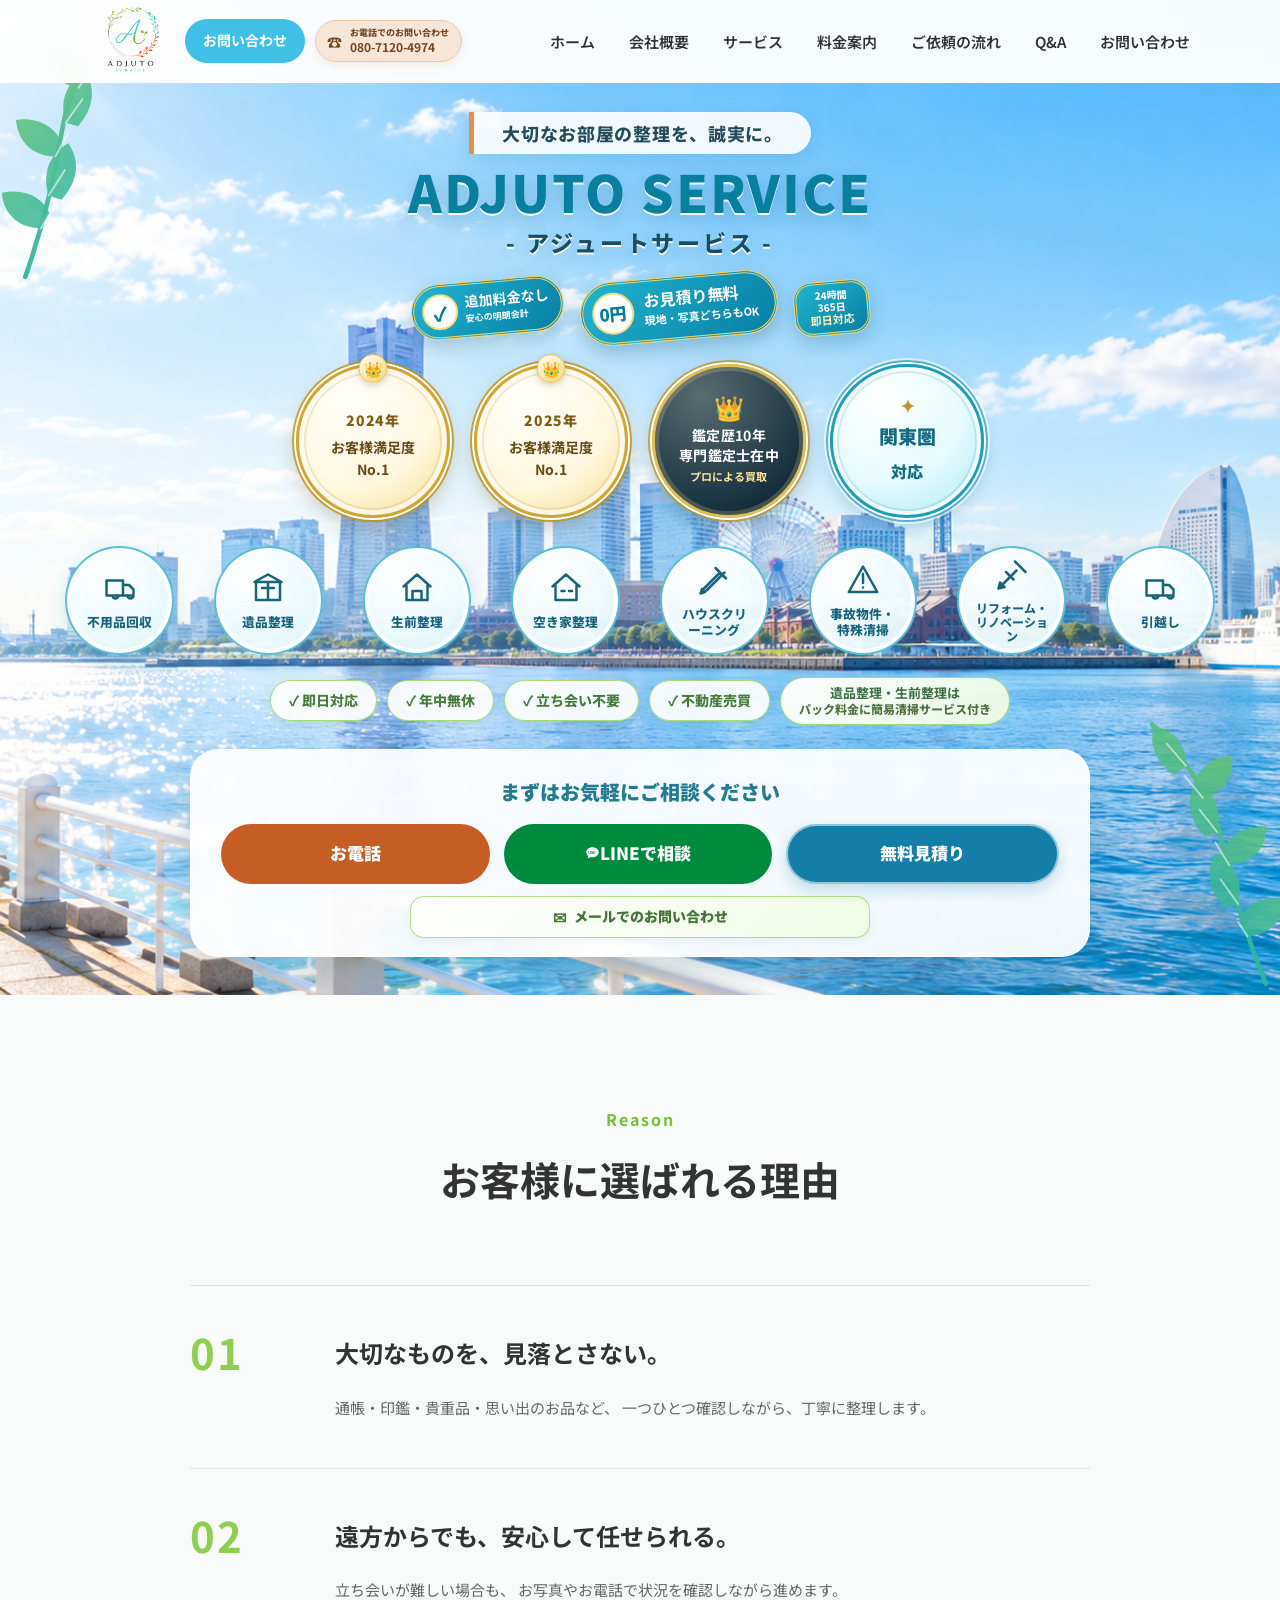
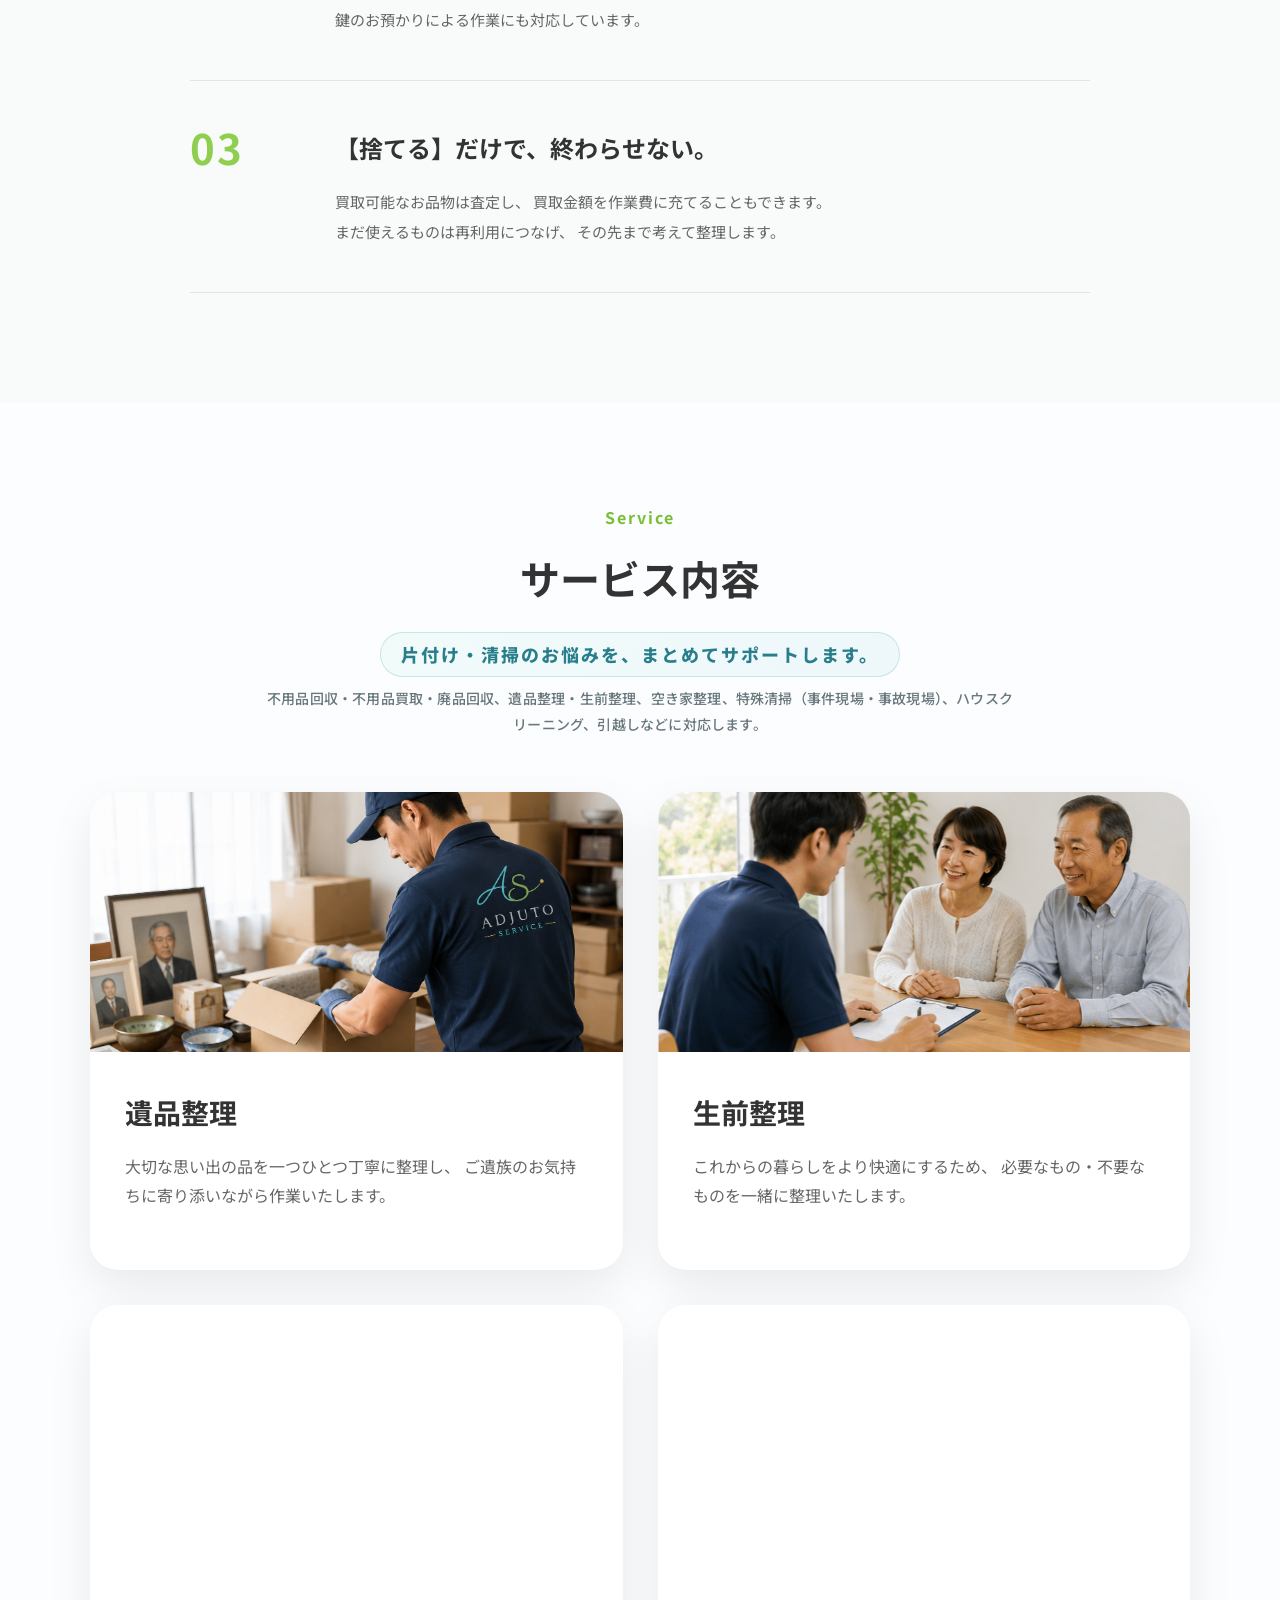
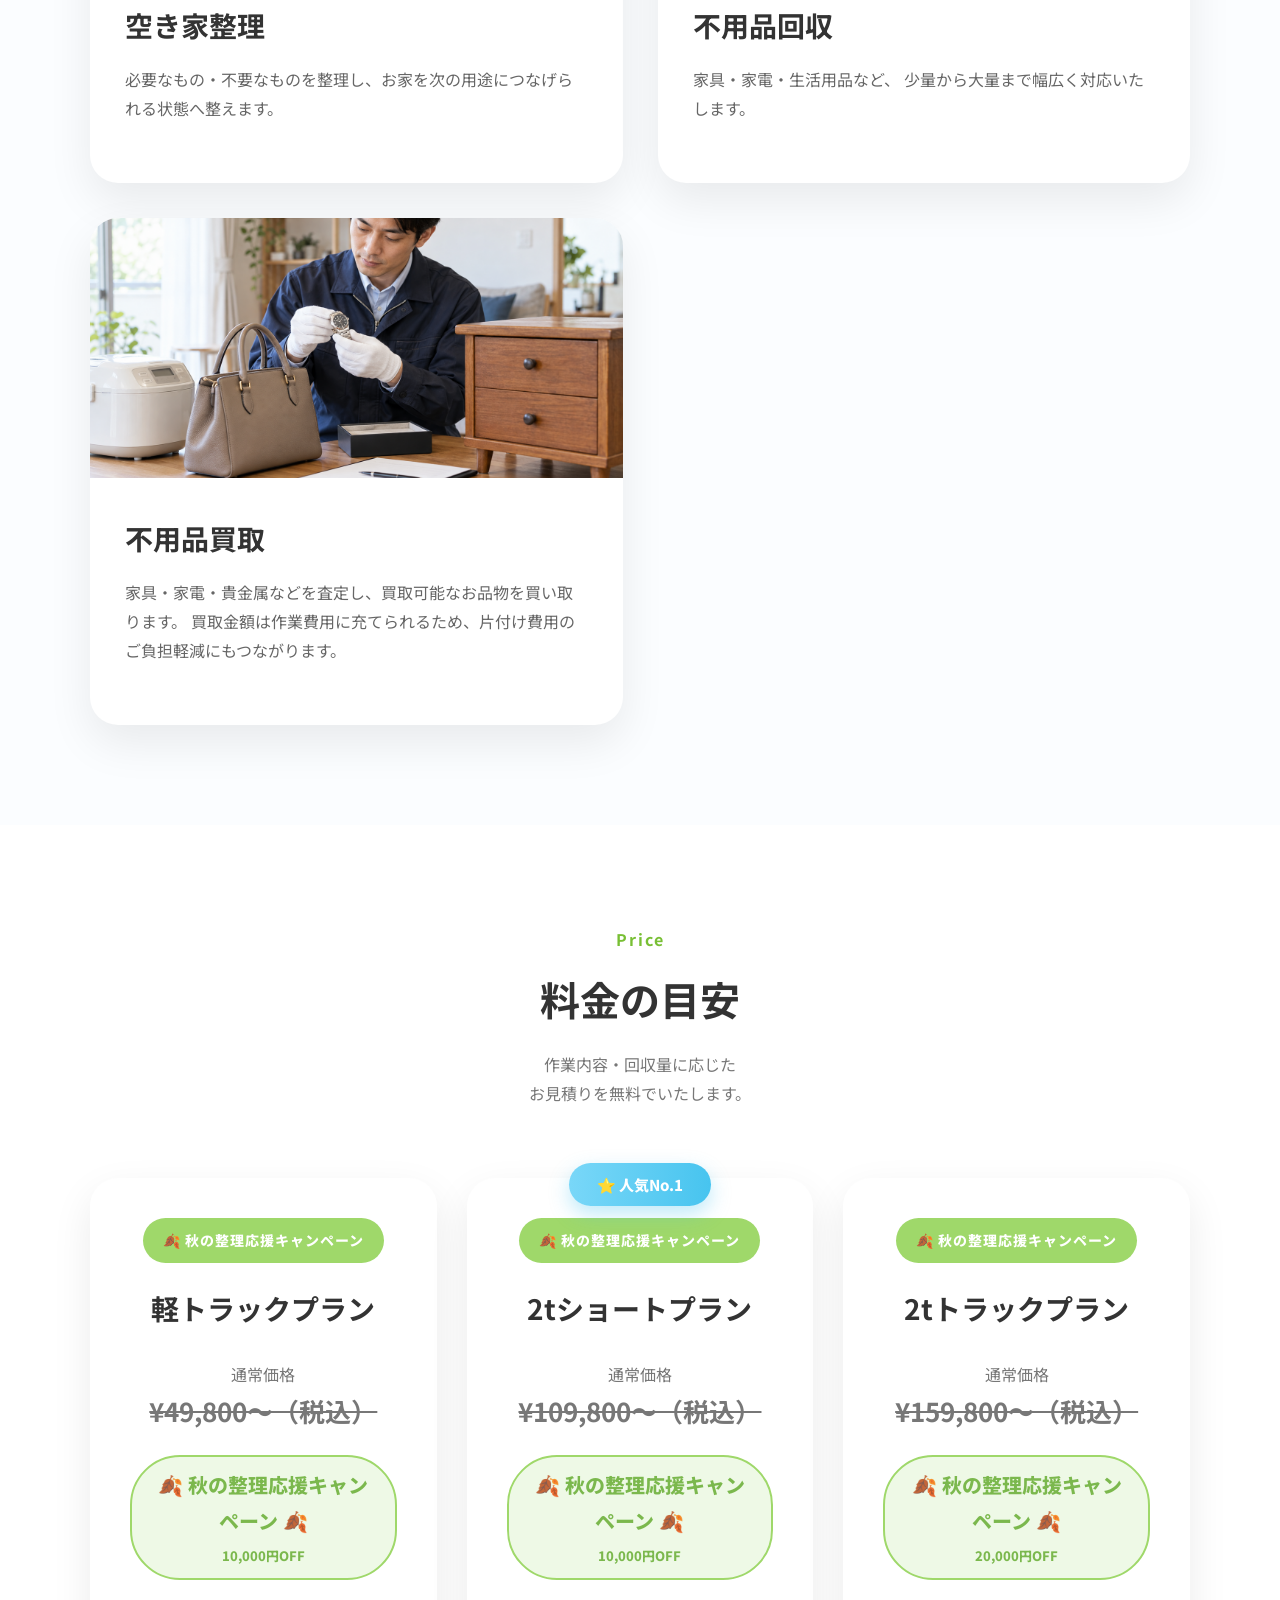
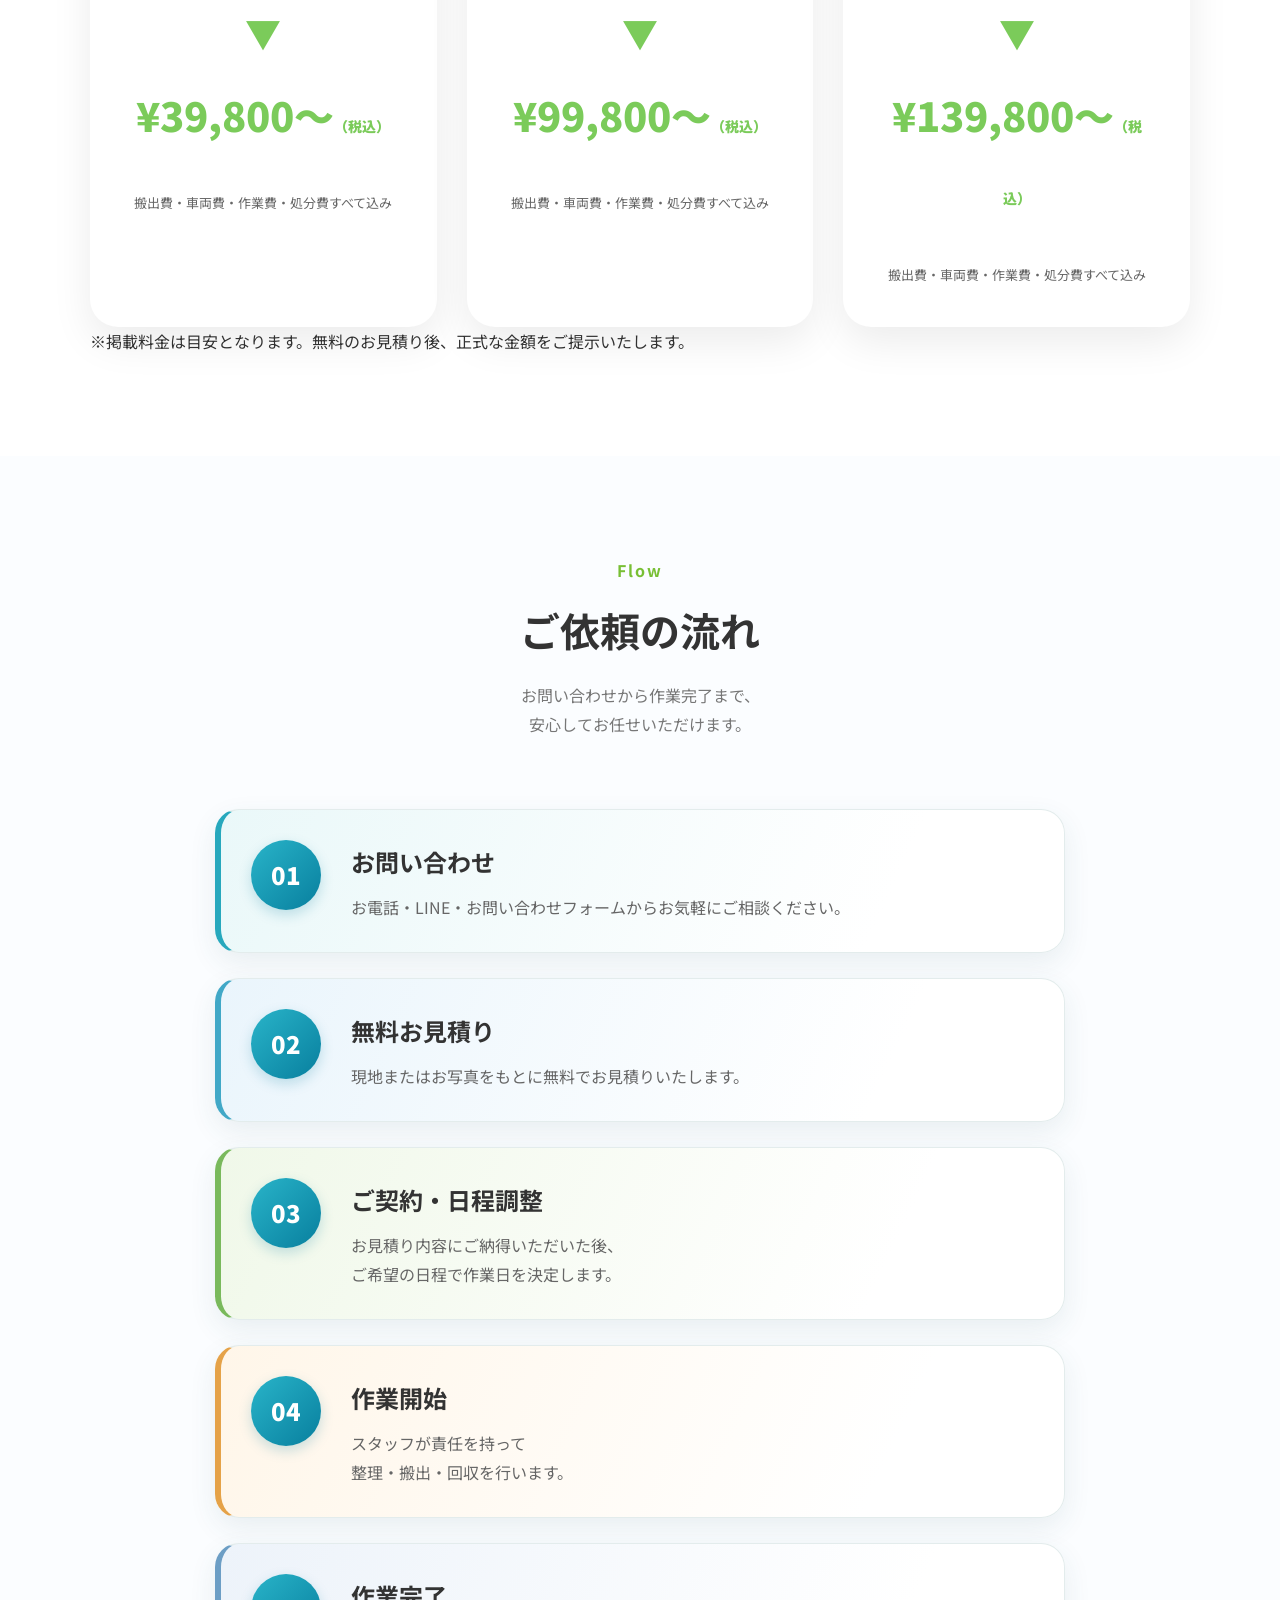
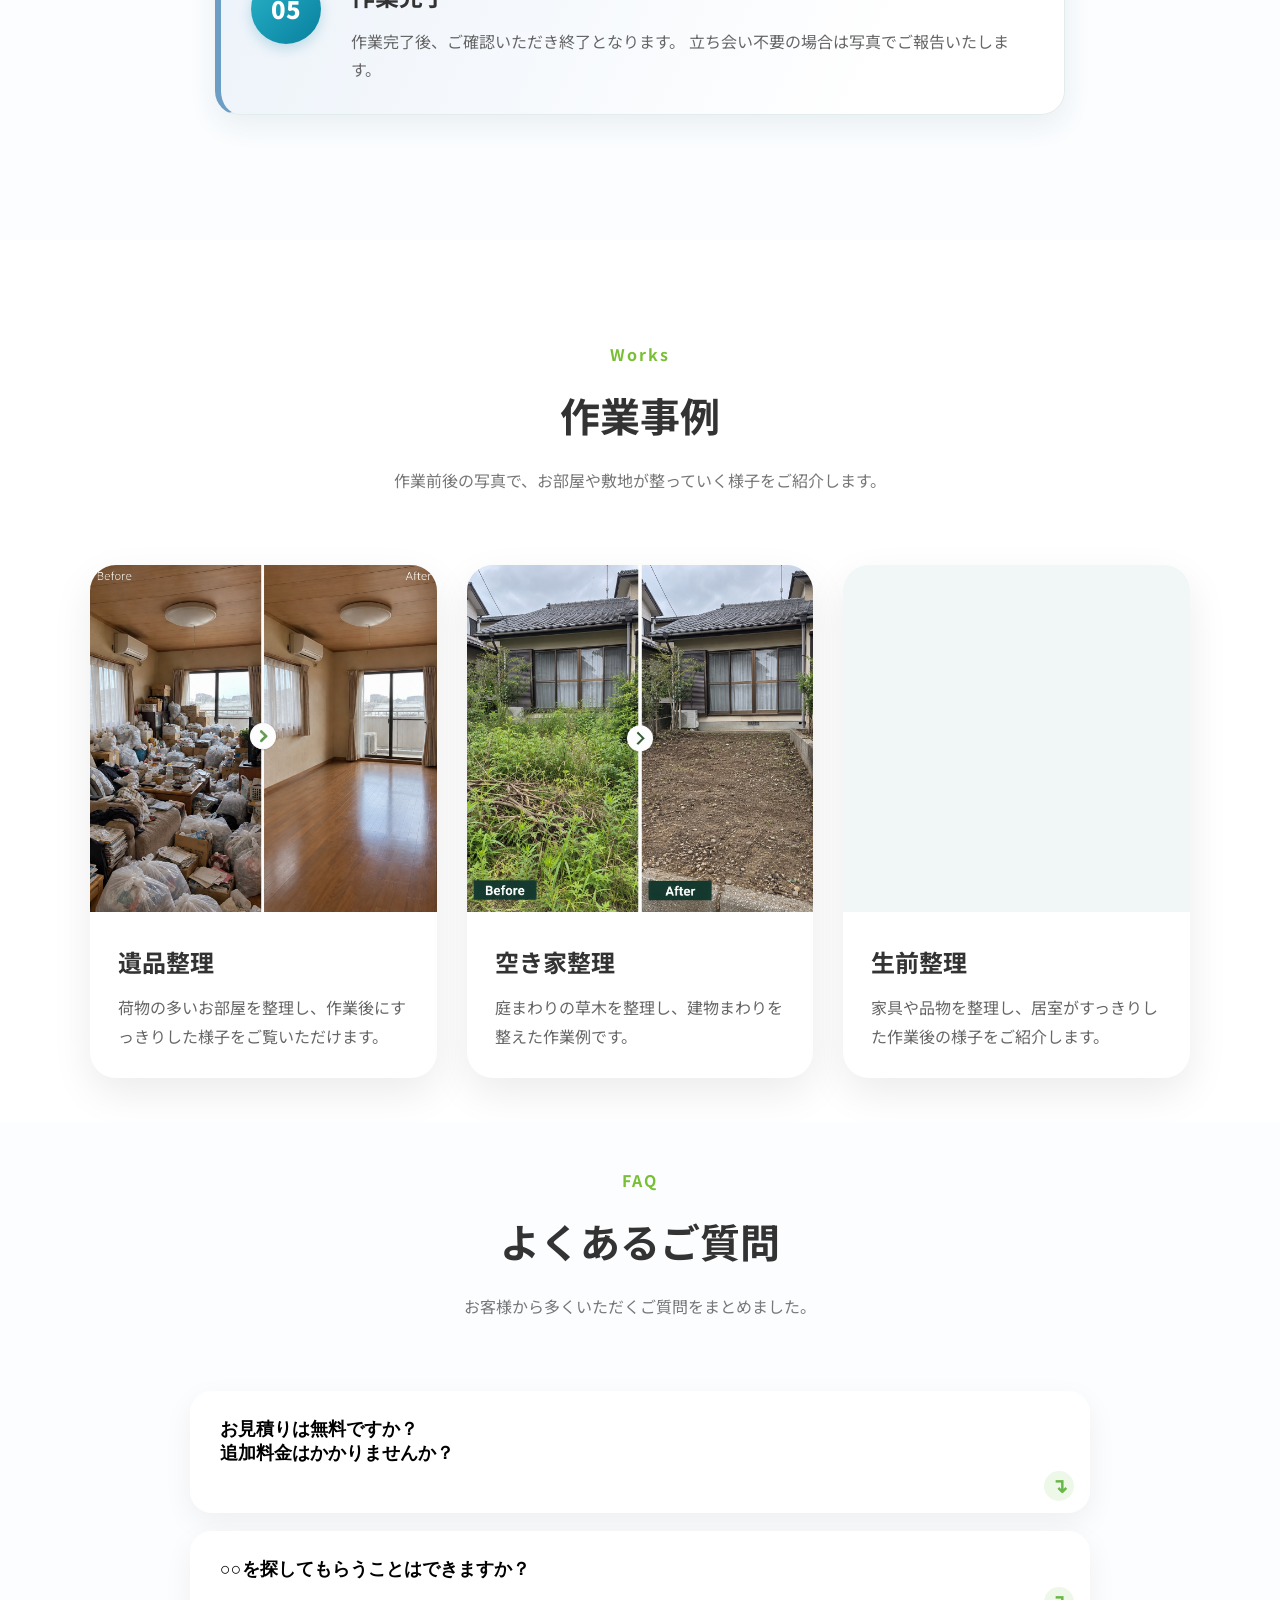
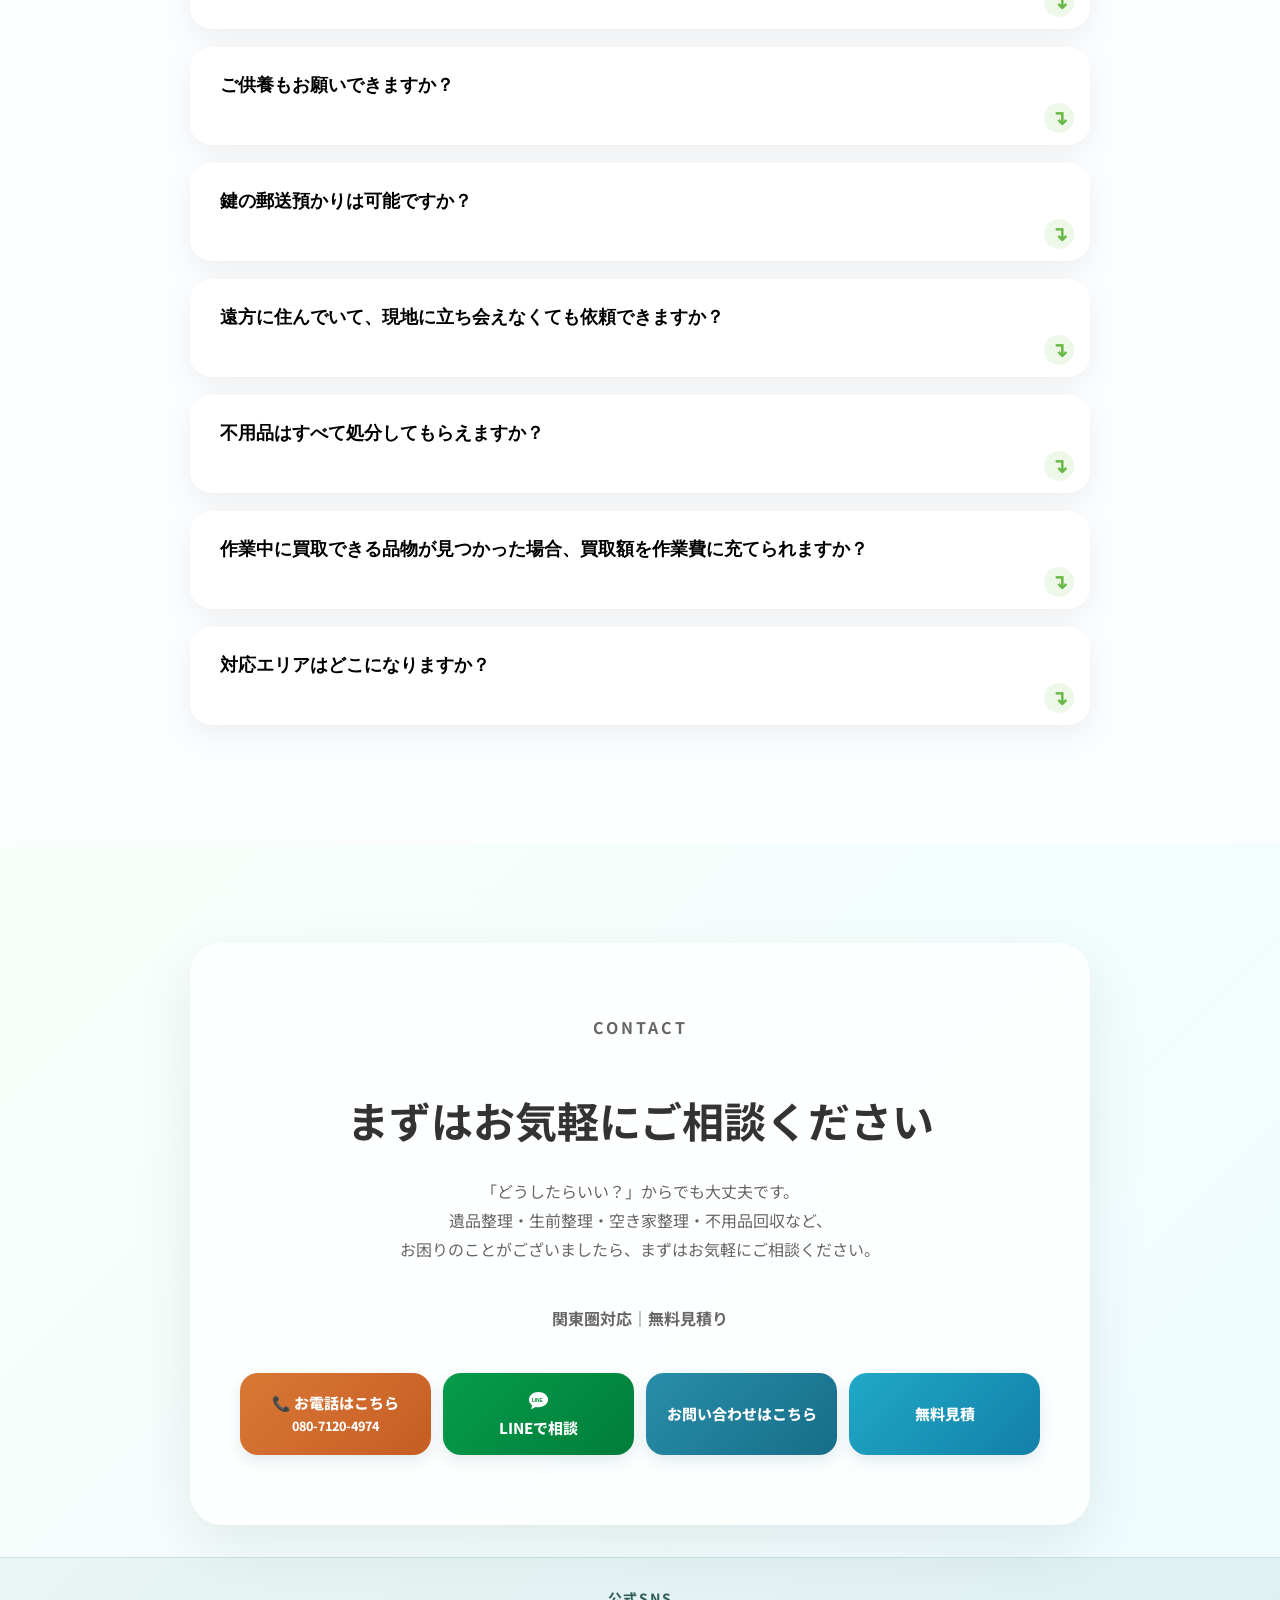
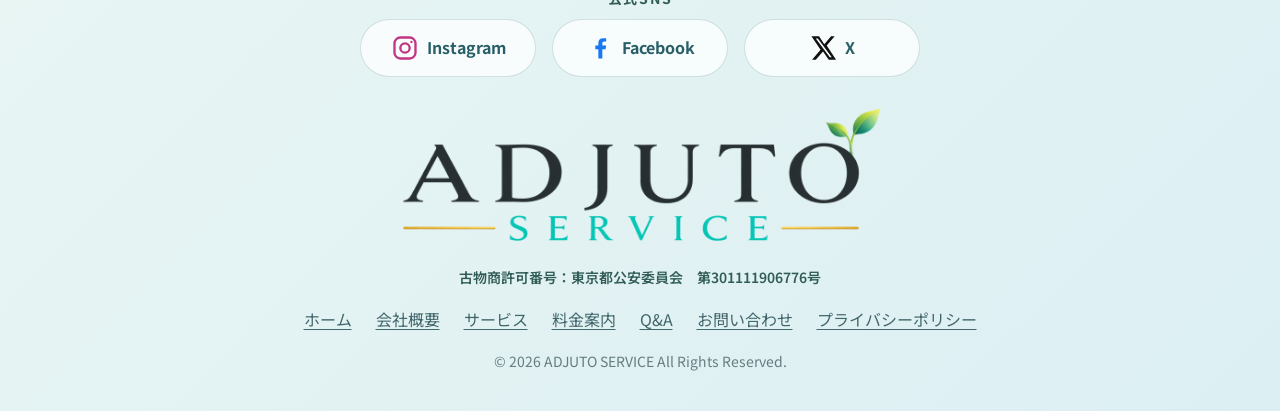
==== commit 0a78a11a: "FAQに開閉矢印を追加" ====
--- a/index.html
+++ b/index.html
@@ -38,7 +38,7 @@
 <link href="https://fonts.googleapis.com/css2?family=Noto+Sans+JP:wght@300;400;500;700;900&display=swap" rel="stylesheet">
 
 <link rel="stylesheet" href="CSS/style.css?v=10">
-<link rel="stylesheet" href="CSS/service-pages.css?v=29">
+<link rel="stylesheet" href="CSS/service-pages.css?v=31">
 <script type="application/ld+json">
 {
   "@context": "https://schema.org",
--- a/CSS/service-pages.css
+++ b/CSS/service-pages.css
@@ -2408,3 +2408,46 @@
 .privacy-policy a { color: #267b67; text-decoration: underline; text-underline-offset: .15em; }
 .privacy-policy a:hover { color: #185c4c; }
 .privacy-policy .privacy-revision { margin: 28px 0 0; color: #687572; text-align: right; font-size: .9rem; }
+
+
+/* Tighten the service-to-price transition on small screens. */
+@media (max-width: 768px) {
+  body.home-page #service.service {
+    padding-bottom: 12px !important;
+  }
+
+  body.home-page #price.price {
+    padding-top: 12px !important;
+  }
+}
+
+
+/* Make each FAQ card visibly tappable. */
+.home-page .faq-question {
+  position: relative;
+  padding-bottom: 48px;
+  padding-right: 58px;
+}
+
+.home-page .faq-question::after {
+  content: '↴';
+  position: absolute;
+  right: 16px;
+  bottom: 12px;
+  display: grid;
+  place-items: center;
+  width: 30px;
+  height: 30px;
+  border-radius: 50%;
+  background: #eef8e9;
+  color: #68b846;
+  font-size: 20px;
+  font-weight: 700;
+  line-height: 1;
+  transition: transform .2s ease, background-color .2s ease;
+}
+
+.home-page .faq-item.active .faq-question::after {
+  content: '↑';
+  background: #e1f1d8;
+}
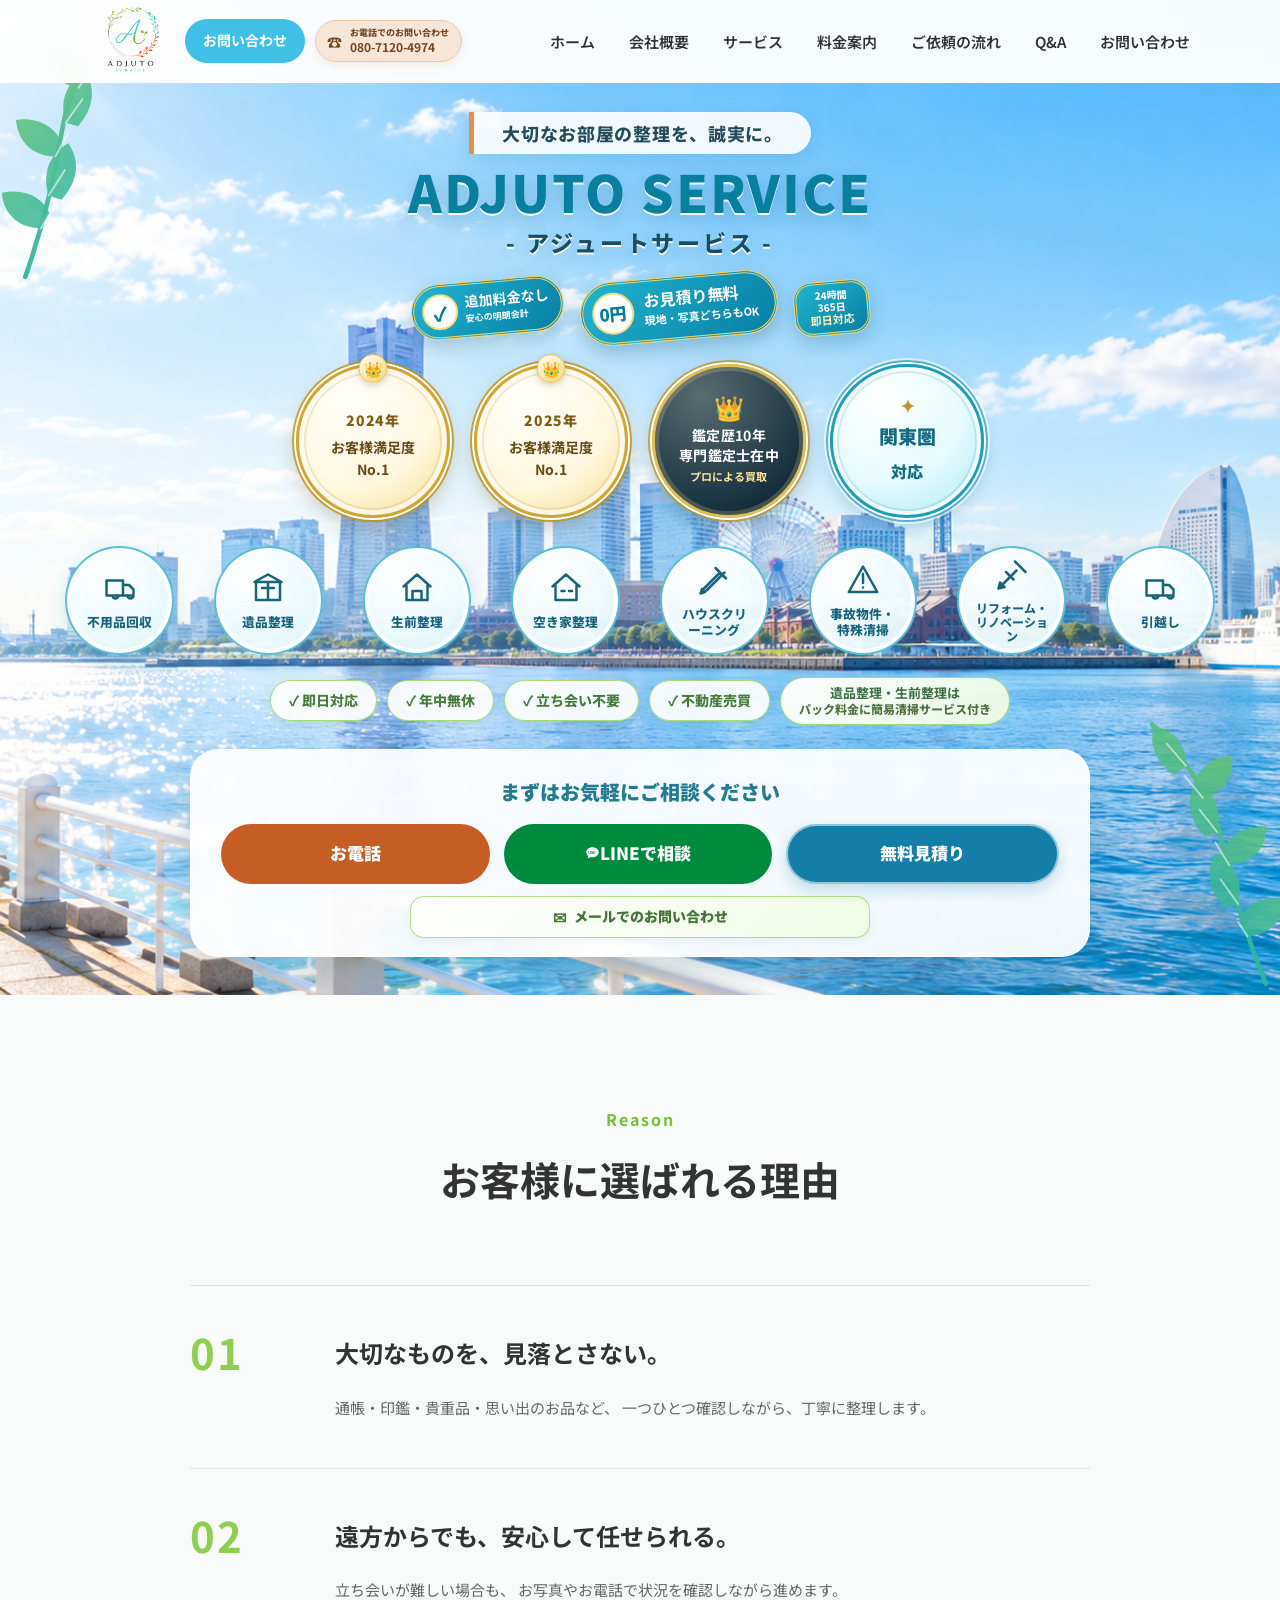
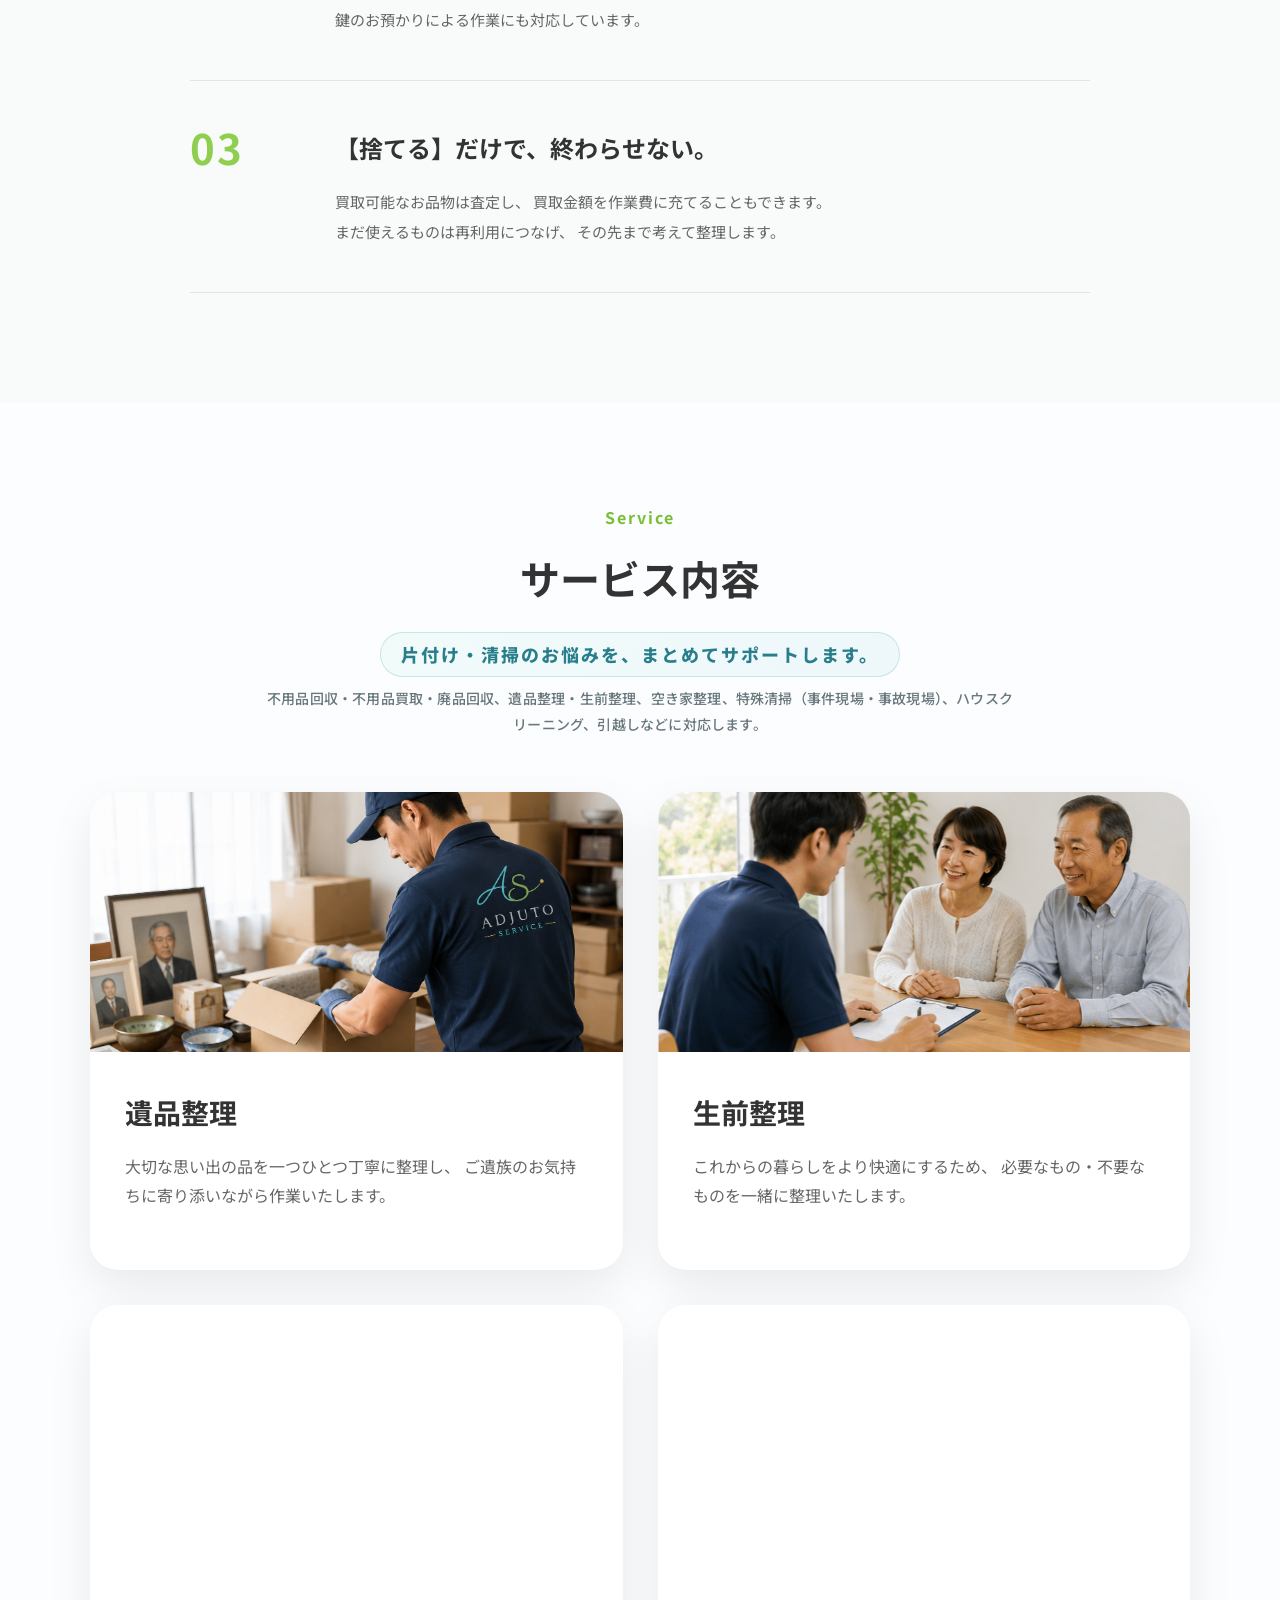
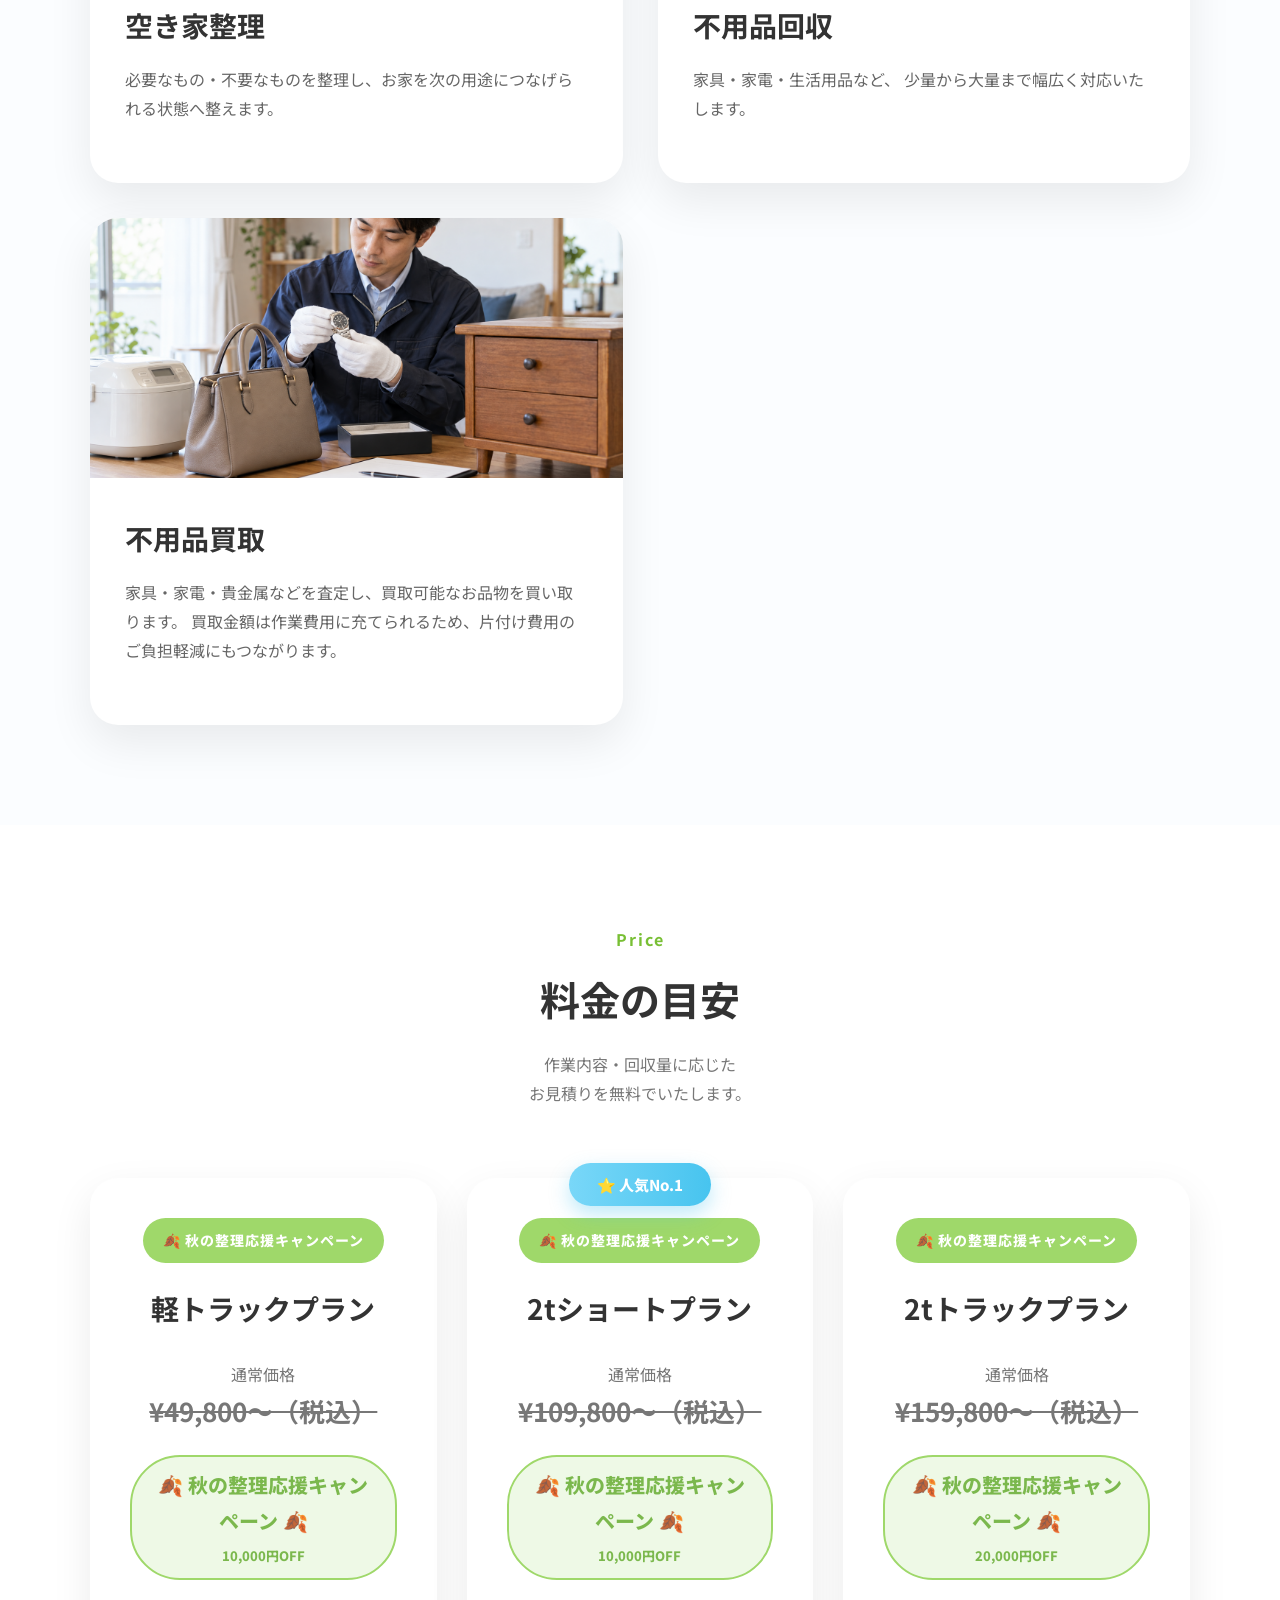
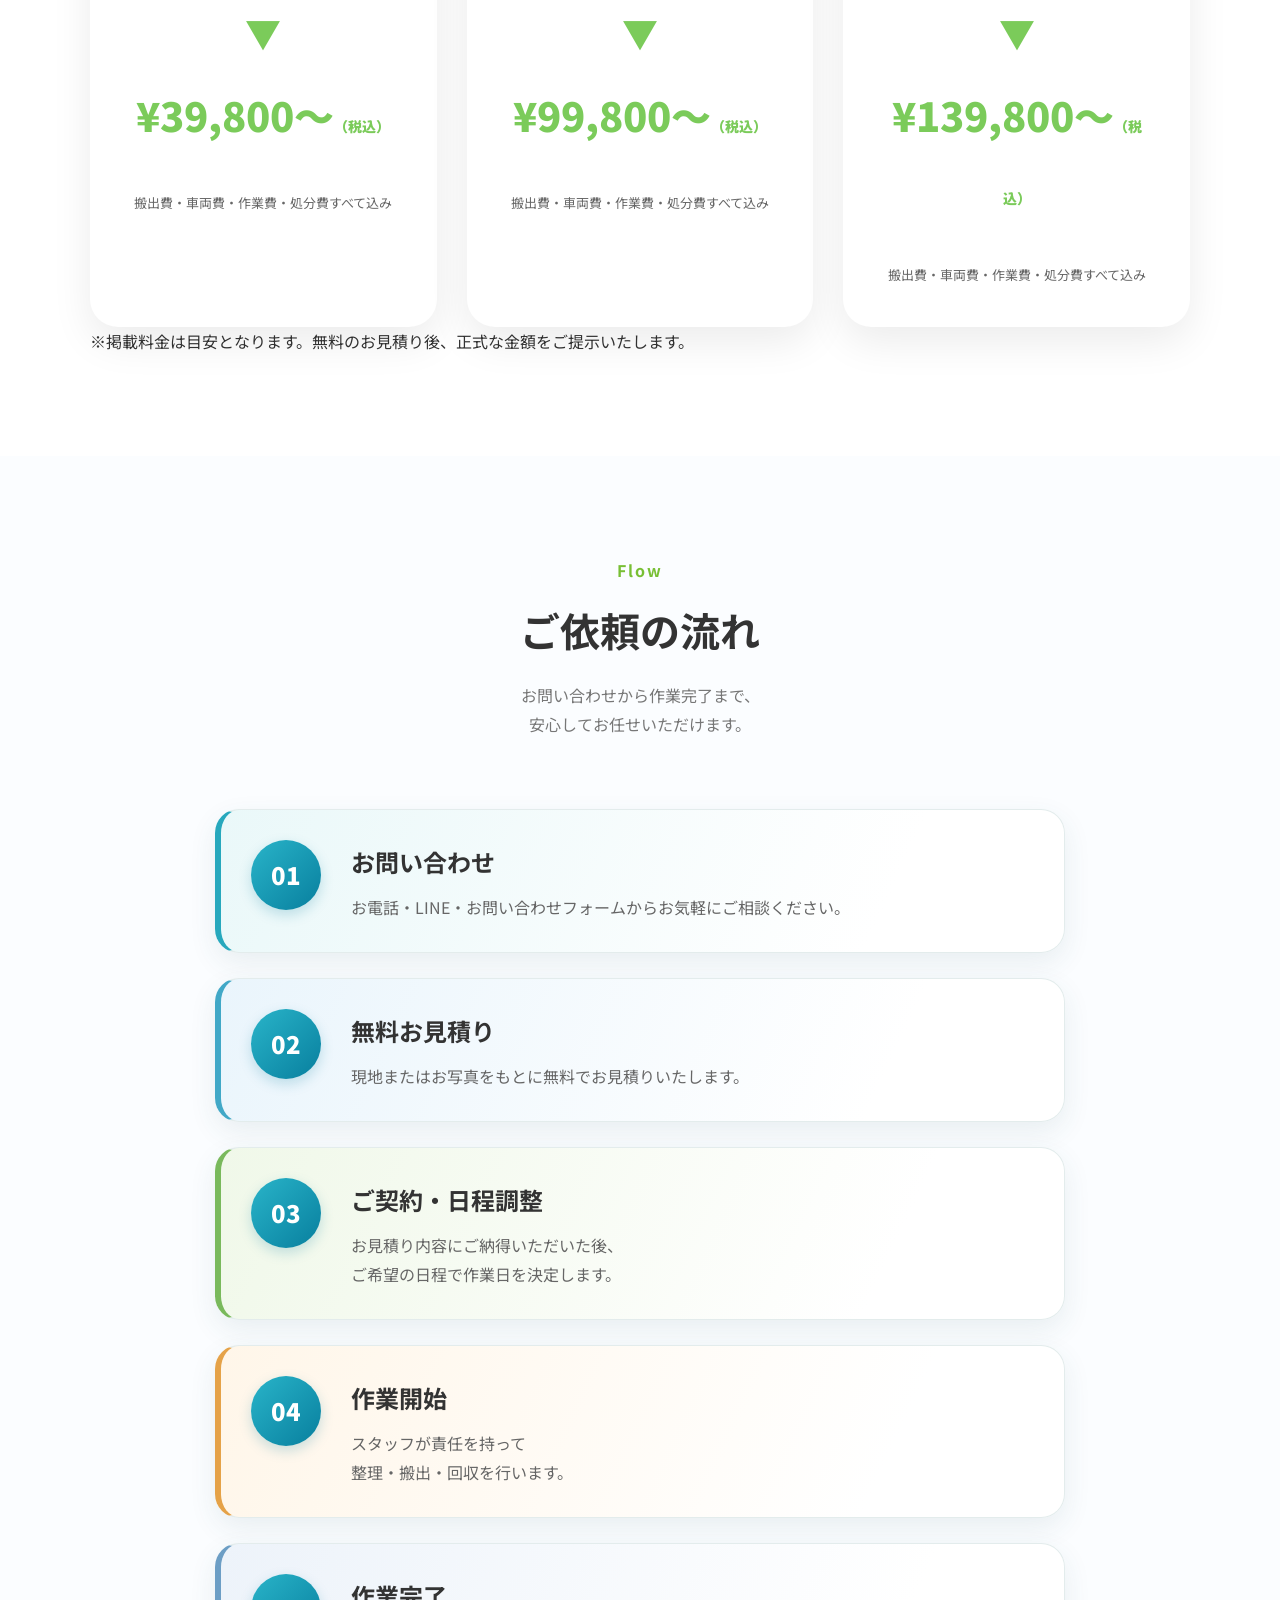
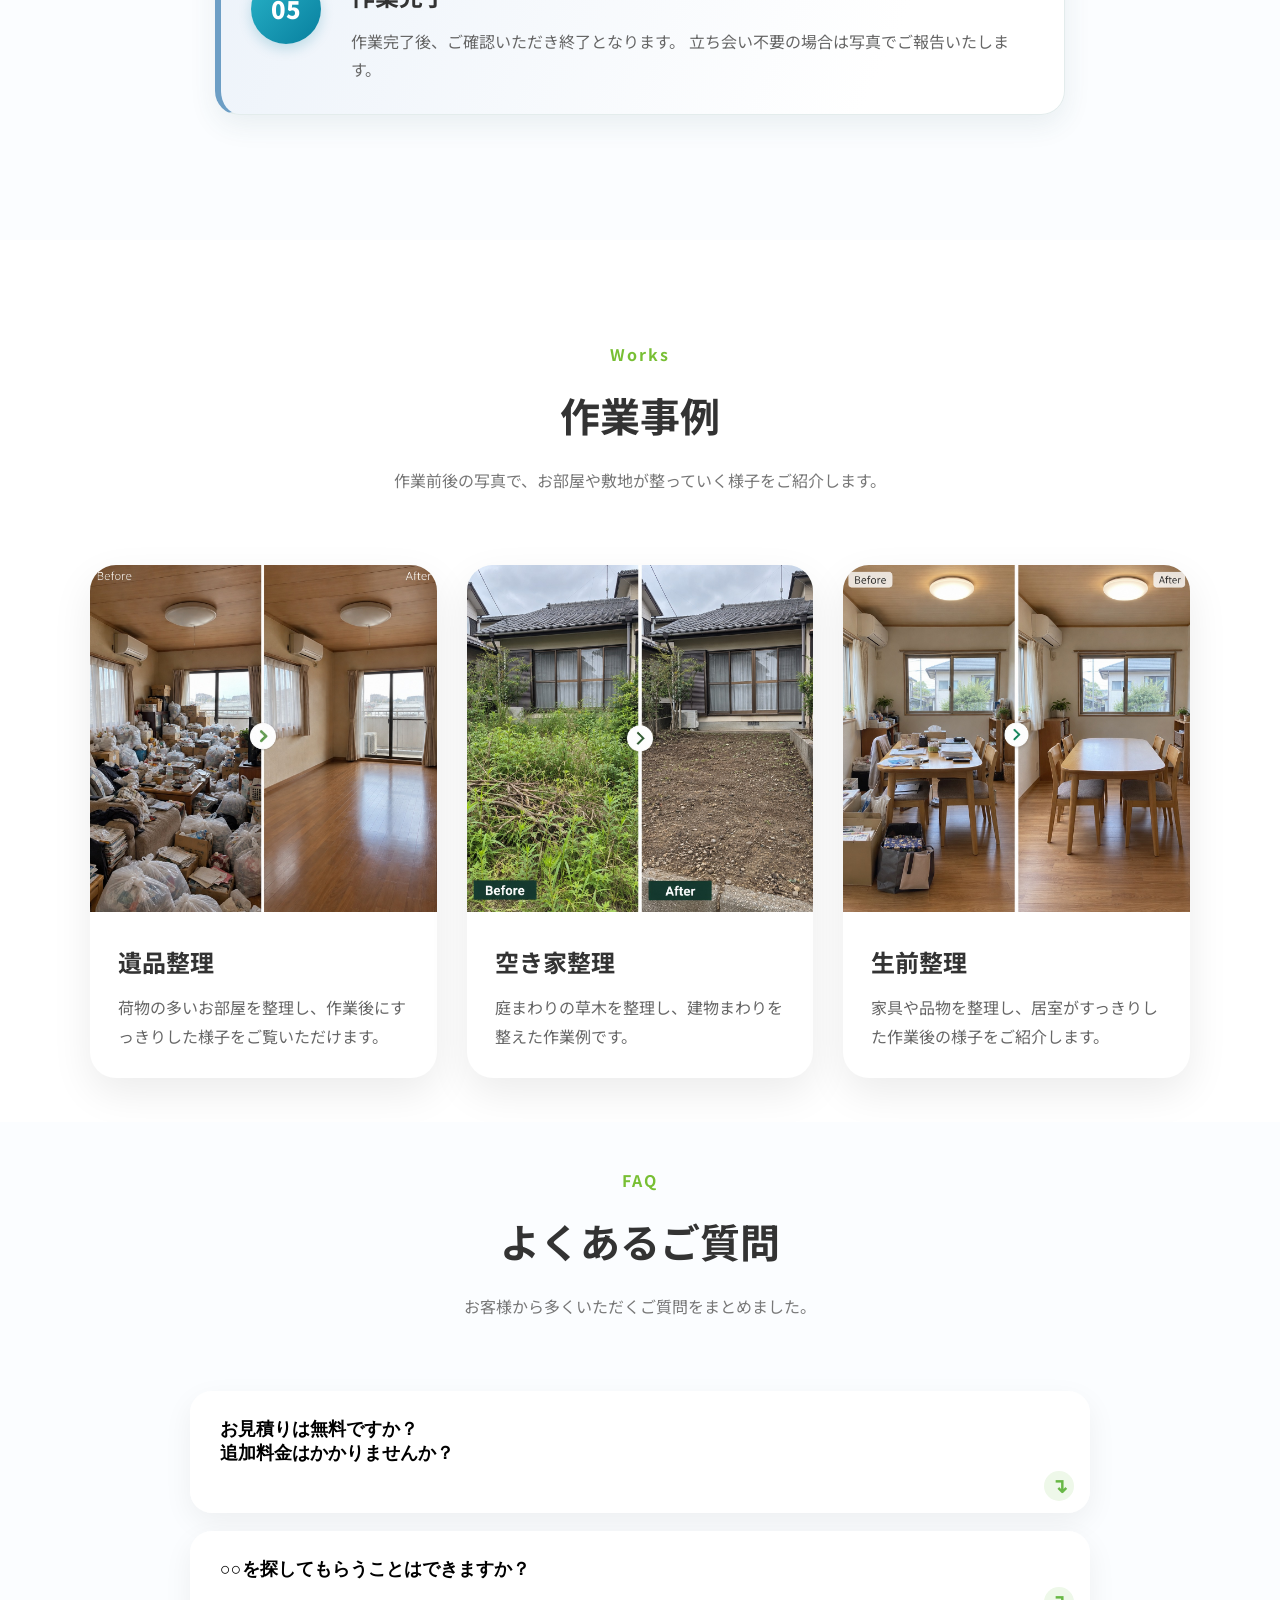
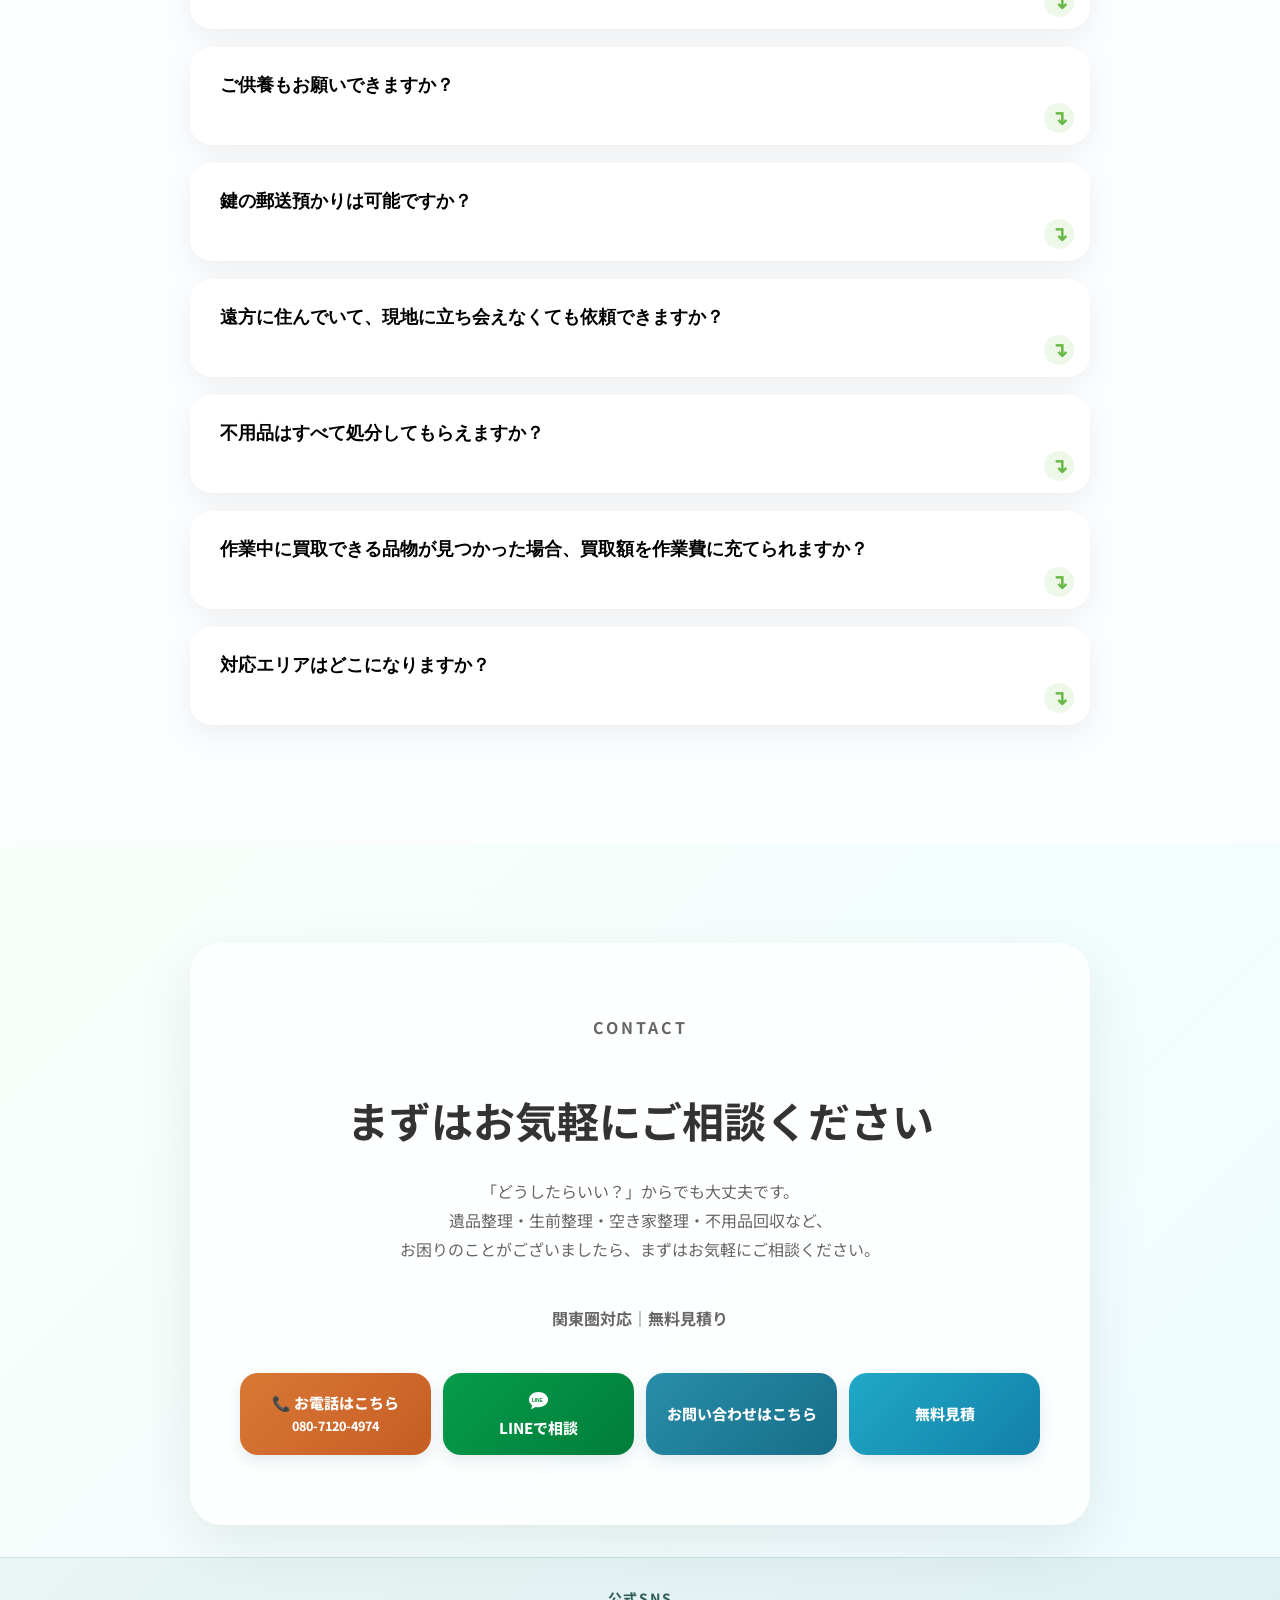
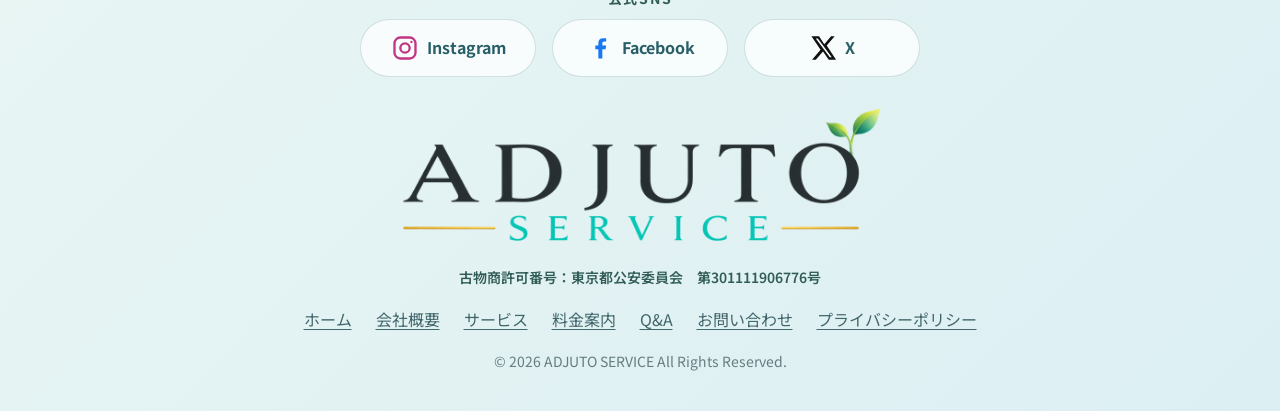
==== commit 7f566ce0: "FAQのエリア案内を詳細エリアに変更" ====
--- a/index.html
+++ b/index.html
@@ -1057,7 +1057,7 @@
                     <p>
                         東京都・神奈川県・千葉県・埼玉県・茨城県・栃木県・群馬県に対応しております。<br>
                         関東圏外でもご相談を承ります。<br><br>
-                        対応エリアはこちらになります。
+                        詳細エリアはこちらになります。
                     </p>
 
                     <p><strong>東京都</strong>
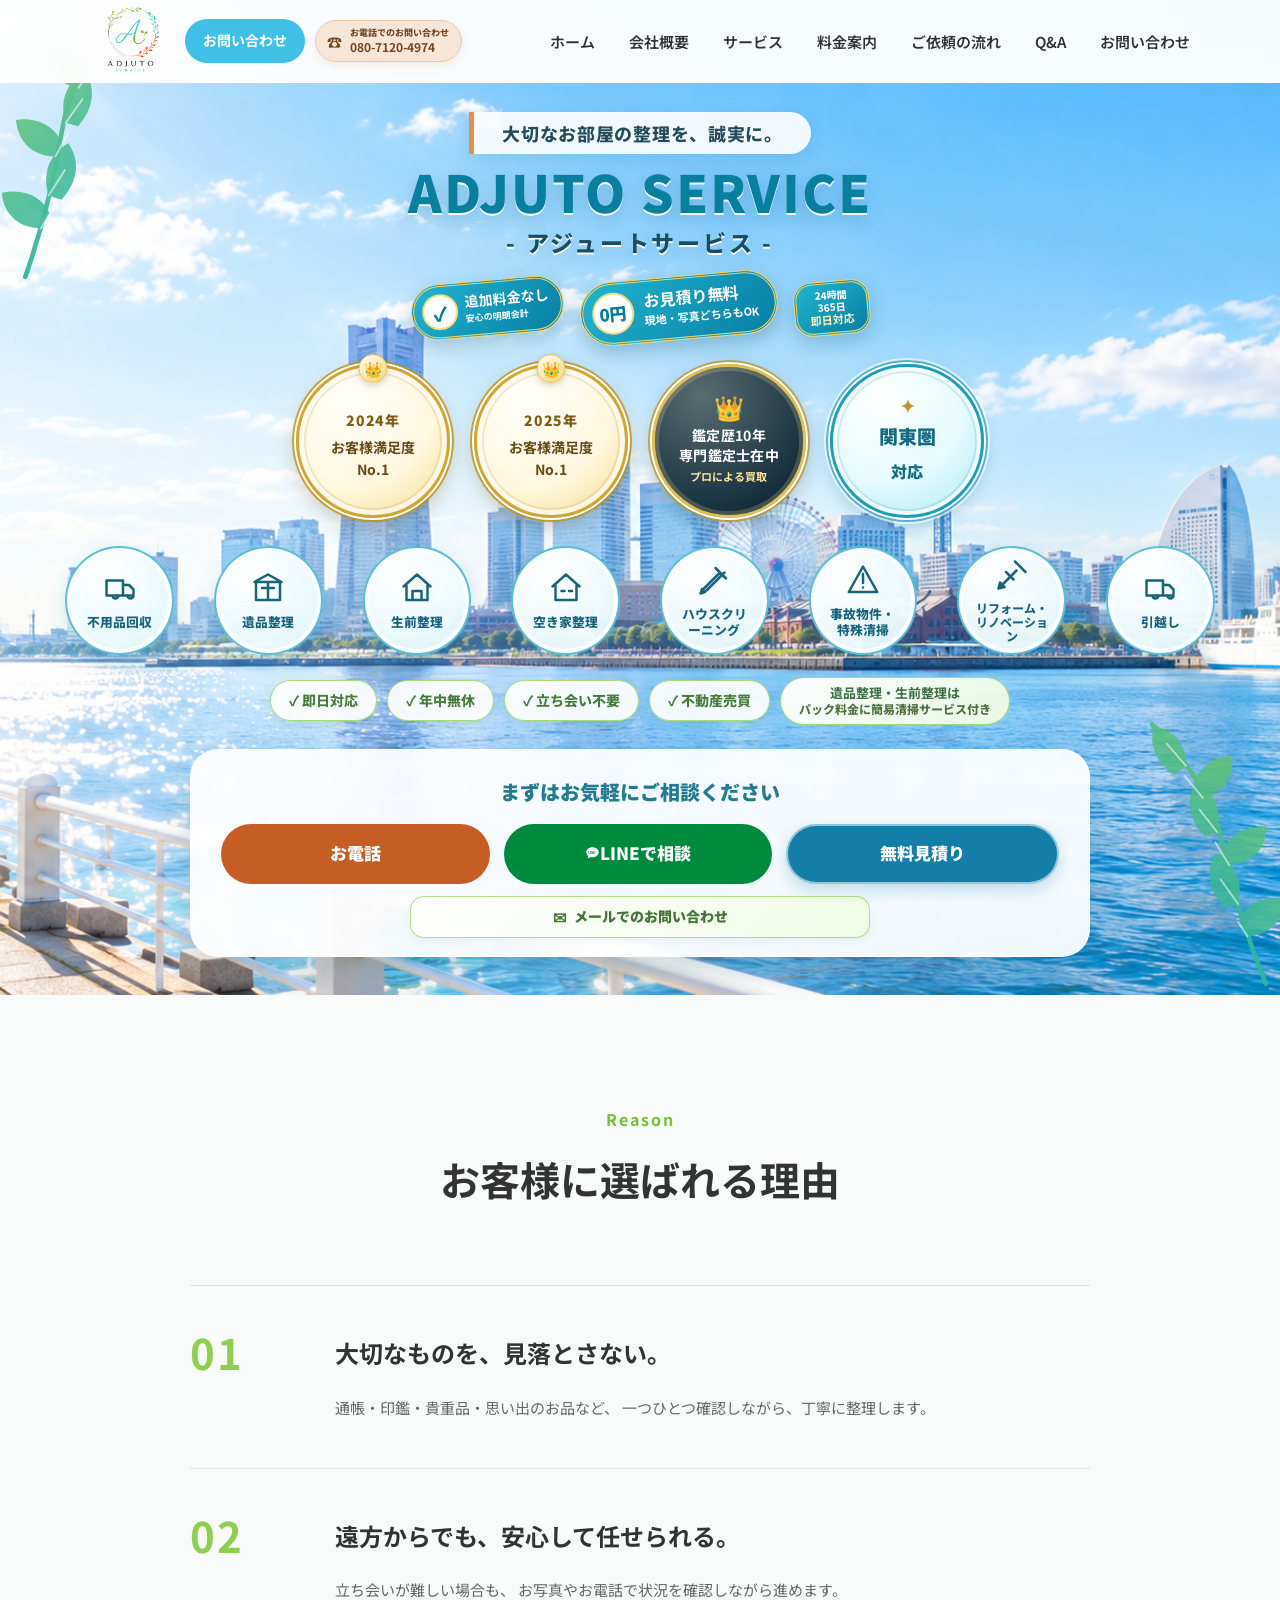
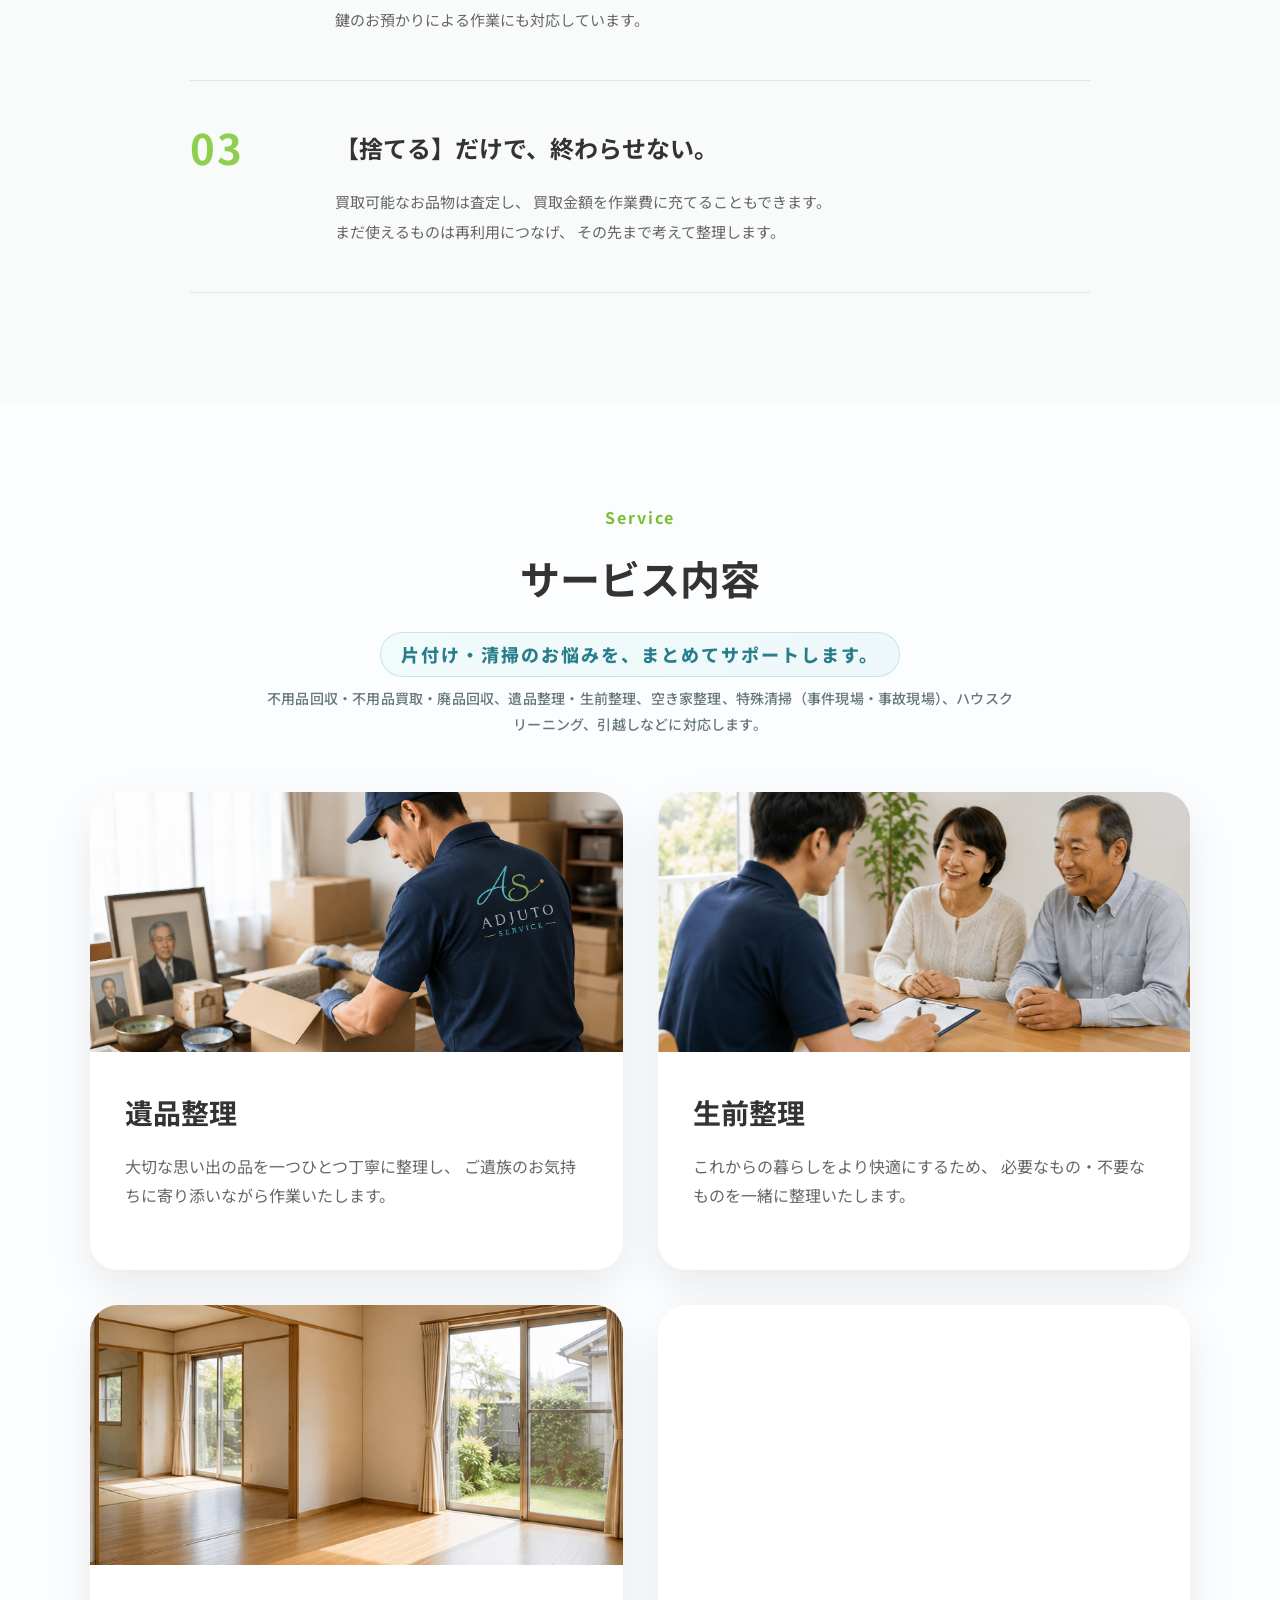
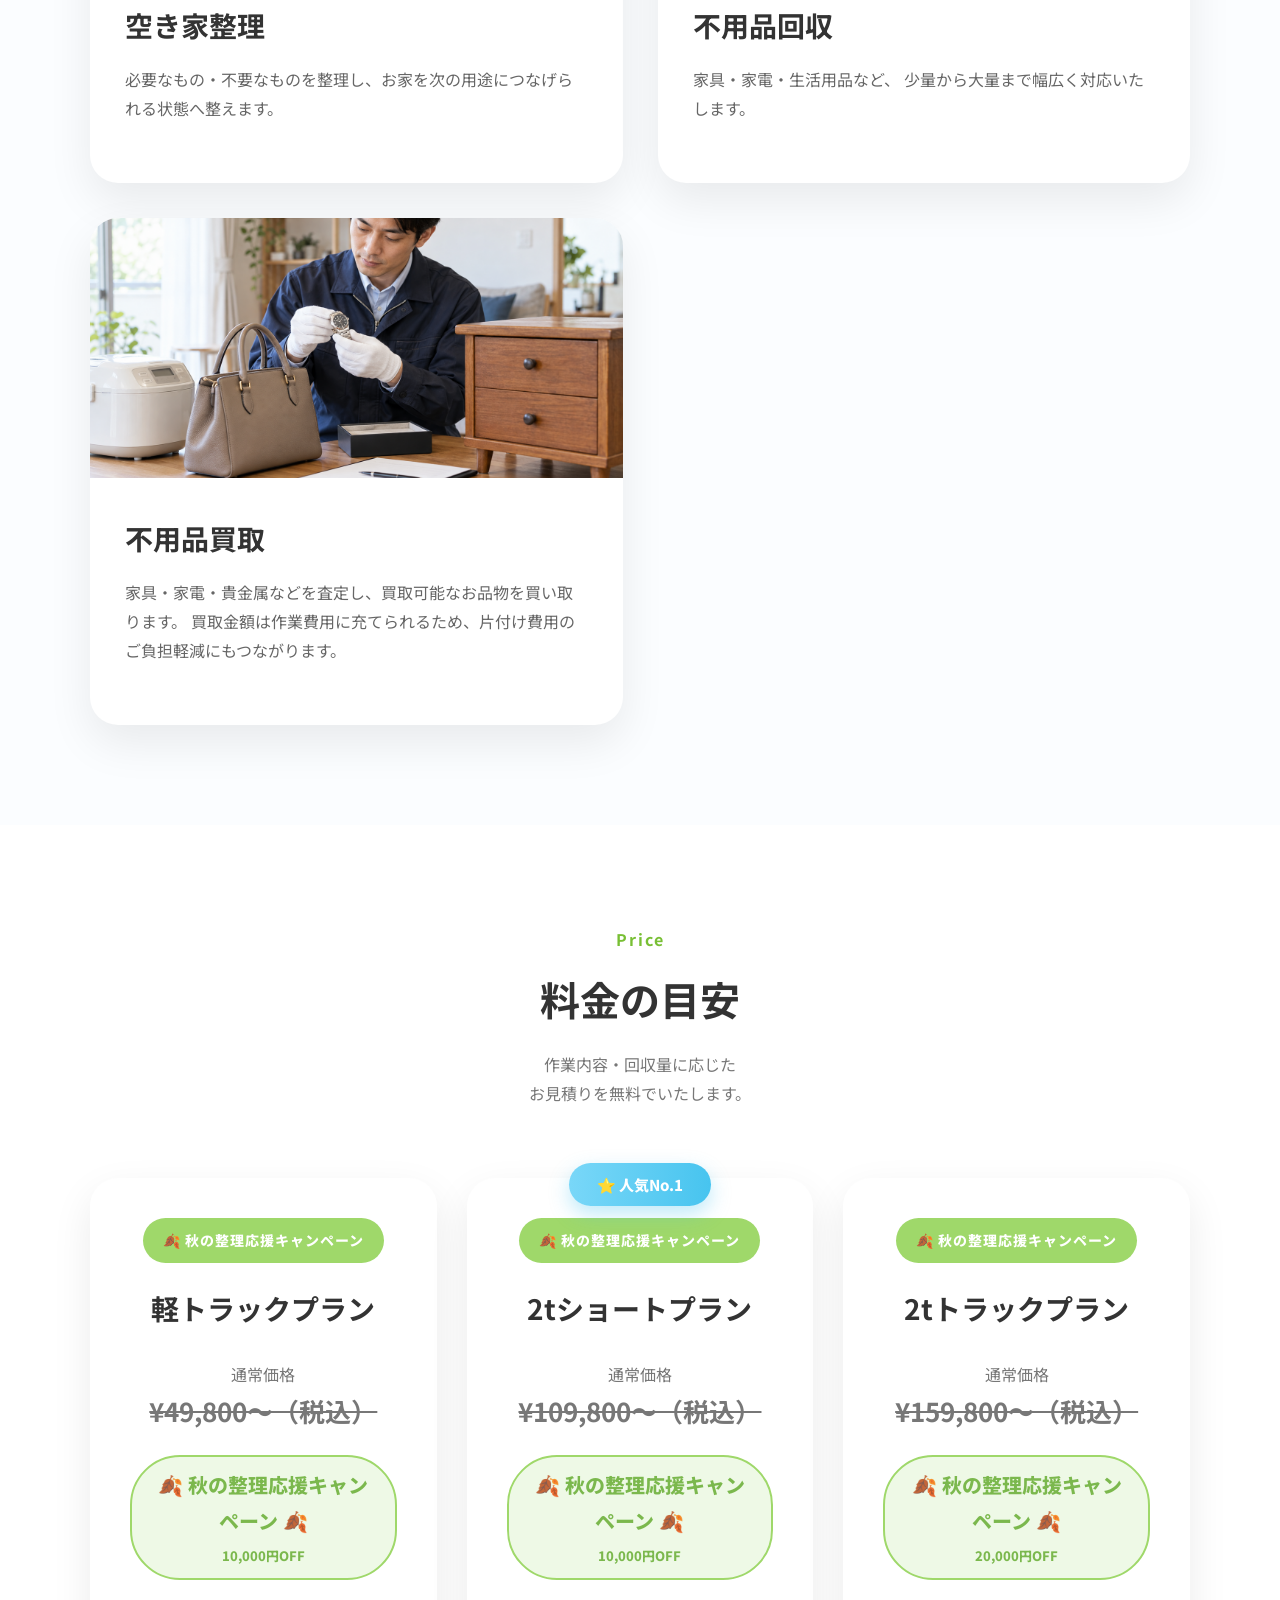
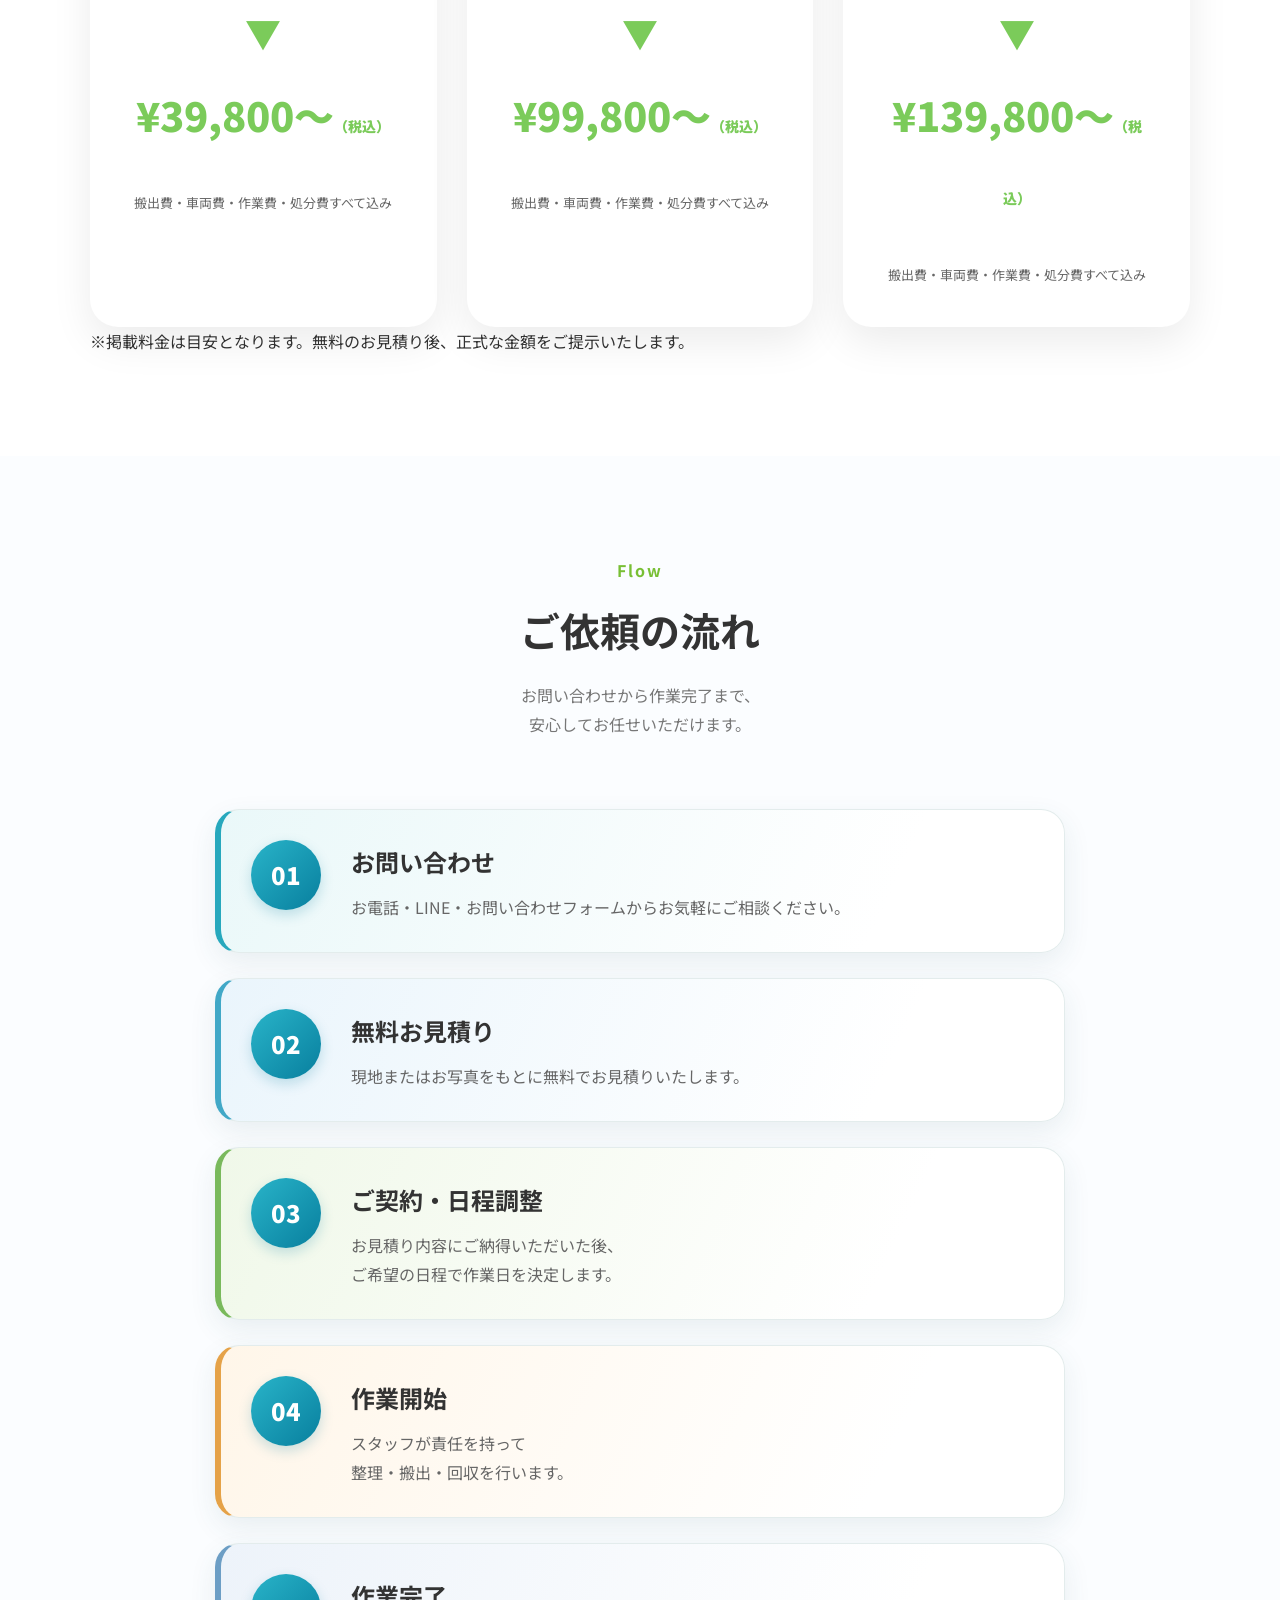
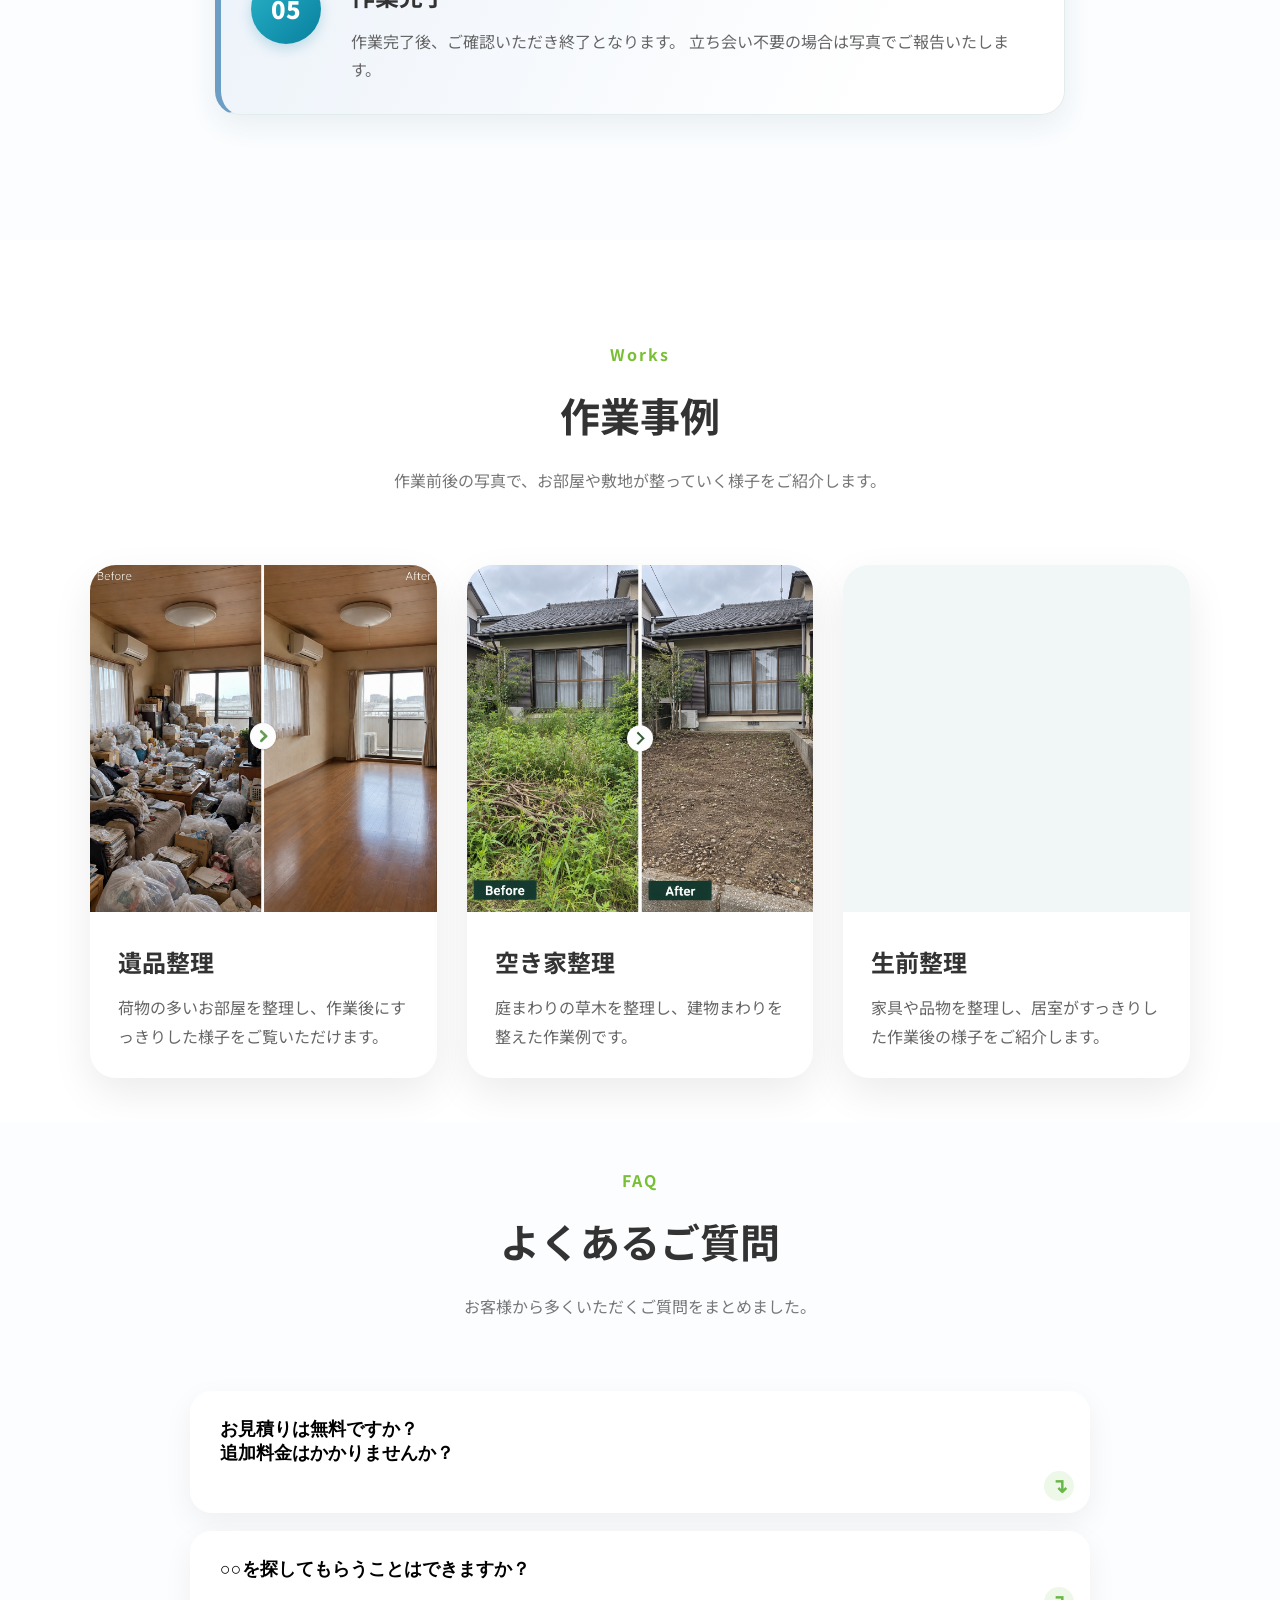
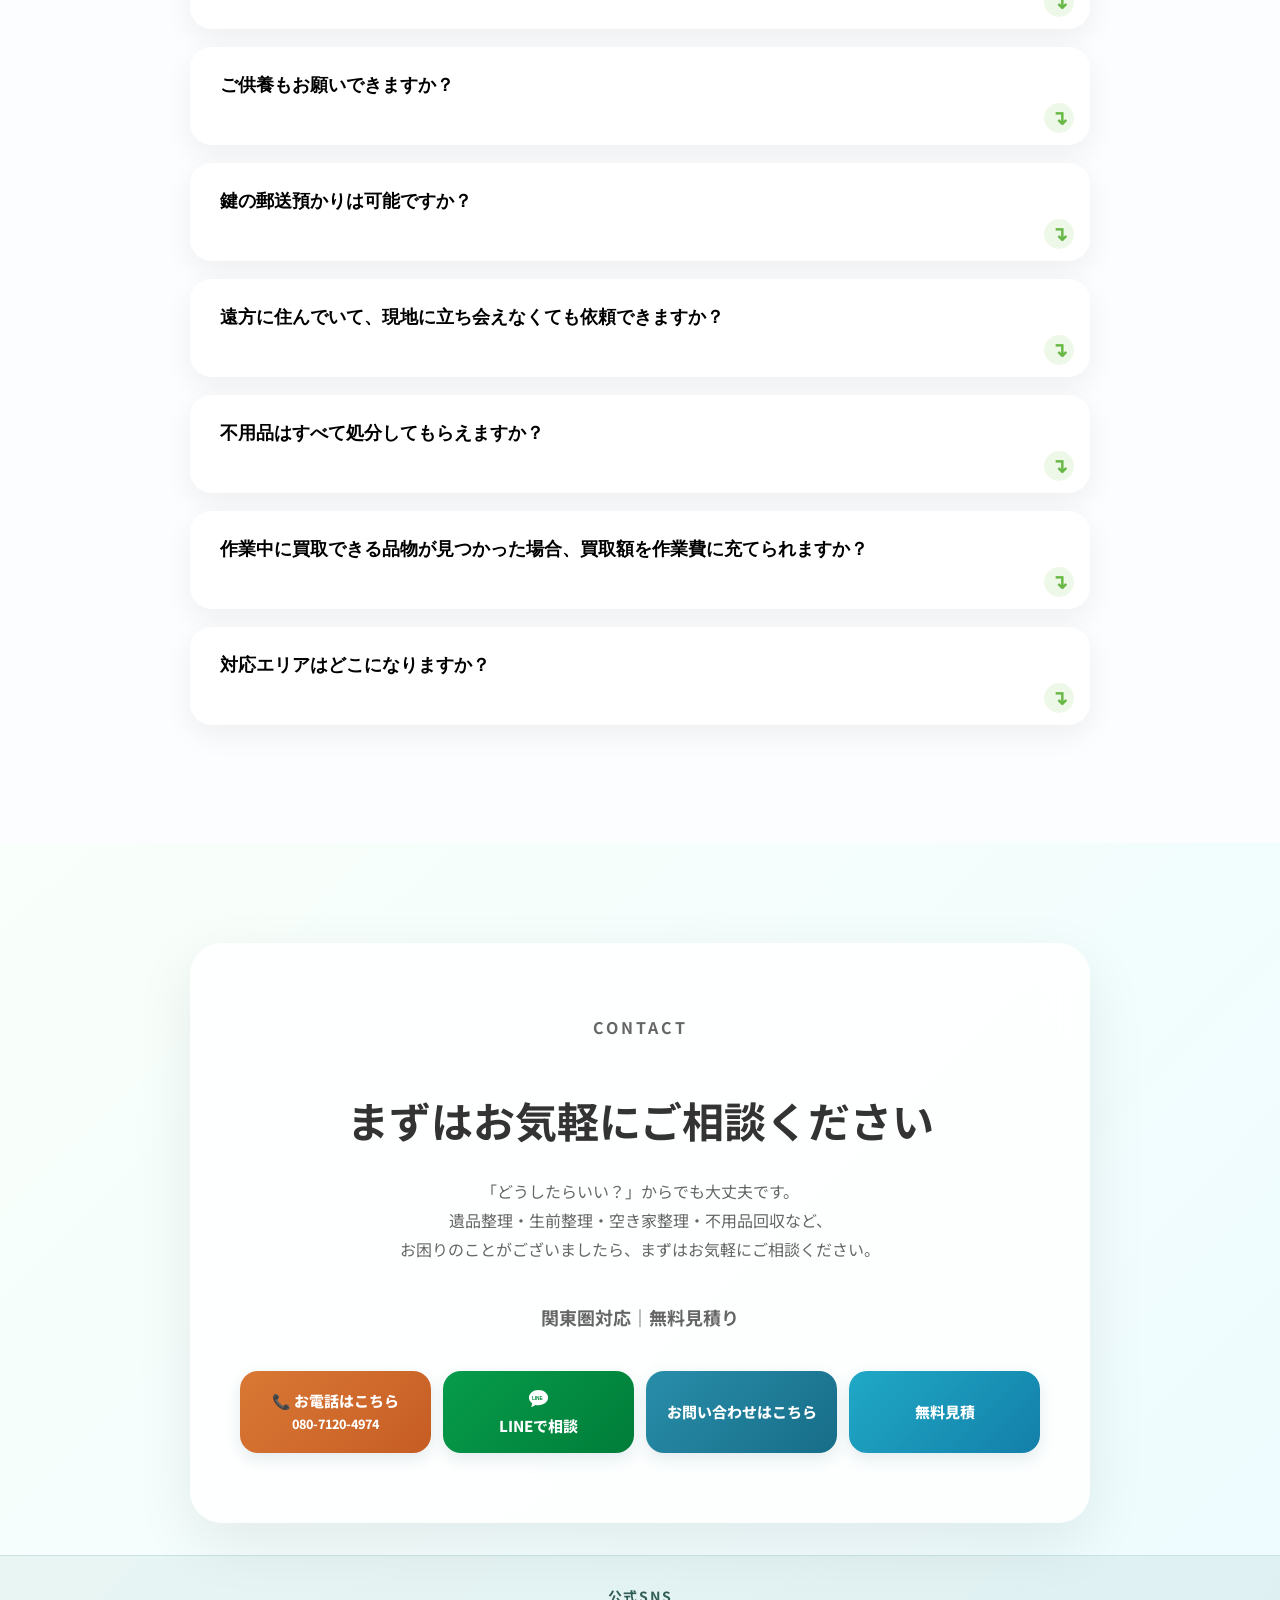
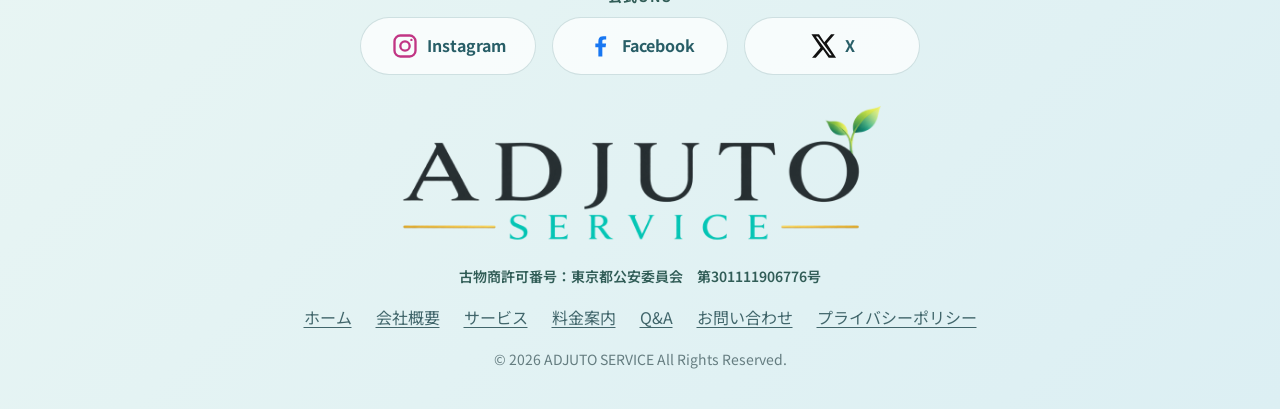
==== commit 319d3b06: "お問い合わせ欄のエリア案内を見やすく調整" ====
--- a/index.html
+++ b/index.html
@@ -38,7 +38,7 @@
 <link href="https://fonts.googleapis.com/css2?family=Noto+Sans+JP:wght@300;400;500;700;900&display=swap" rel="stylesheet">
 
 <link rel="stylesheet" href="CSS/style.css?v=10">
-<link rel="stylesheet" href="CSS/service-pages.css?v=31">
+<link rel="stylesheet" href="CSS/service-pages.css?v=32">
 <script type="application/ld+json">
 {
   "@context": "https://schema.org",
--- a/CSS/service-pages.css
+++ b/CSS/service-pages.css
@@ -2451,3 +2451,18 @@
   content: '↑';
   background: #e1f1d8;
 }
+
+
+/* Emphasize service area and free estimate near the contact action. */
+.home-page .contact-area {
+  margin-top: 26px;
+  font-size: 18px;
+  line-height: 1.5;
+}
+
+@media (max-width: 768px) {
+  .home-page .contact-area {
+    margin-top: 24px;
+    font-size: 17px;
+  }
+}
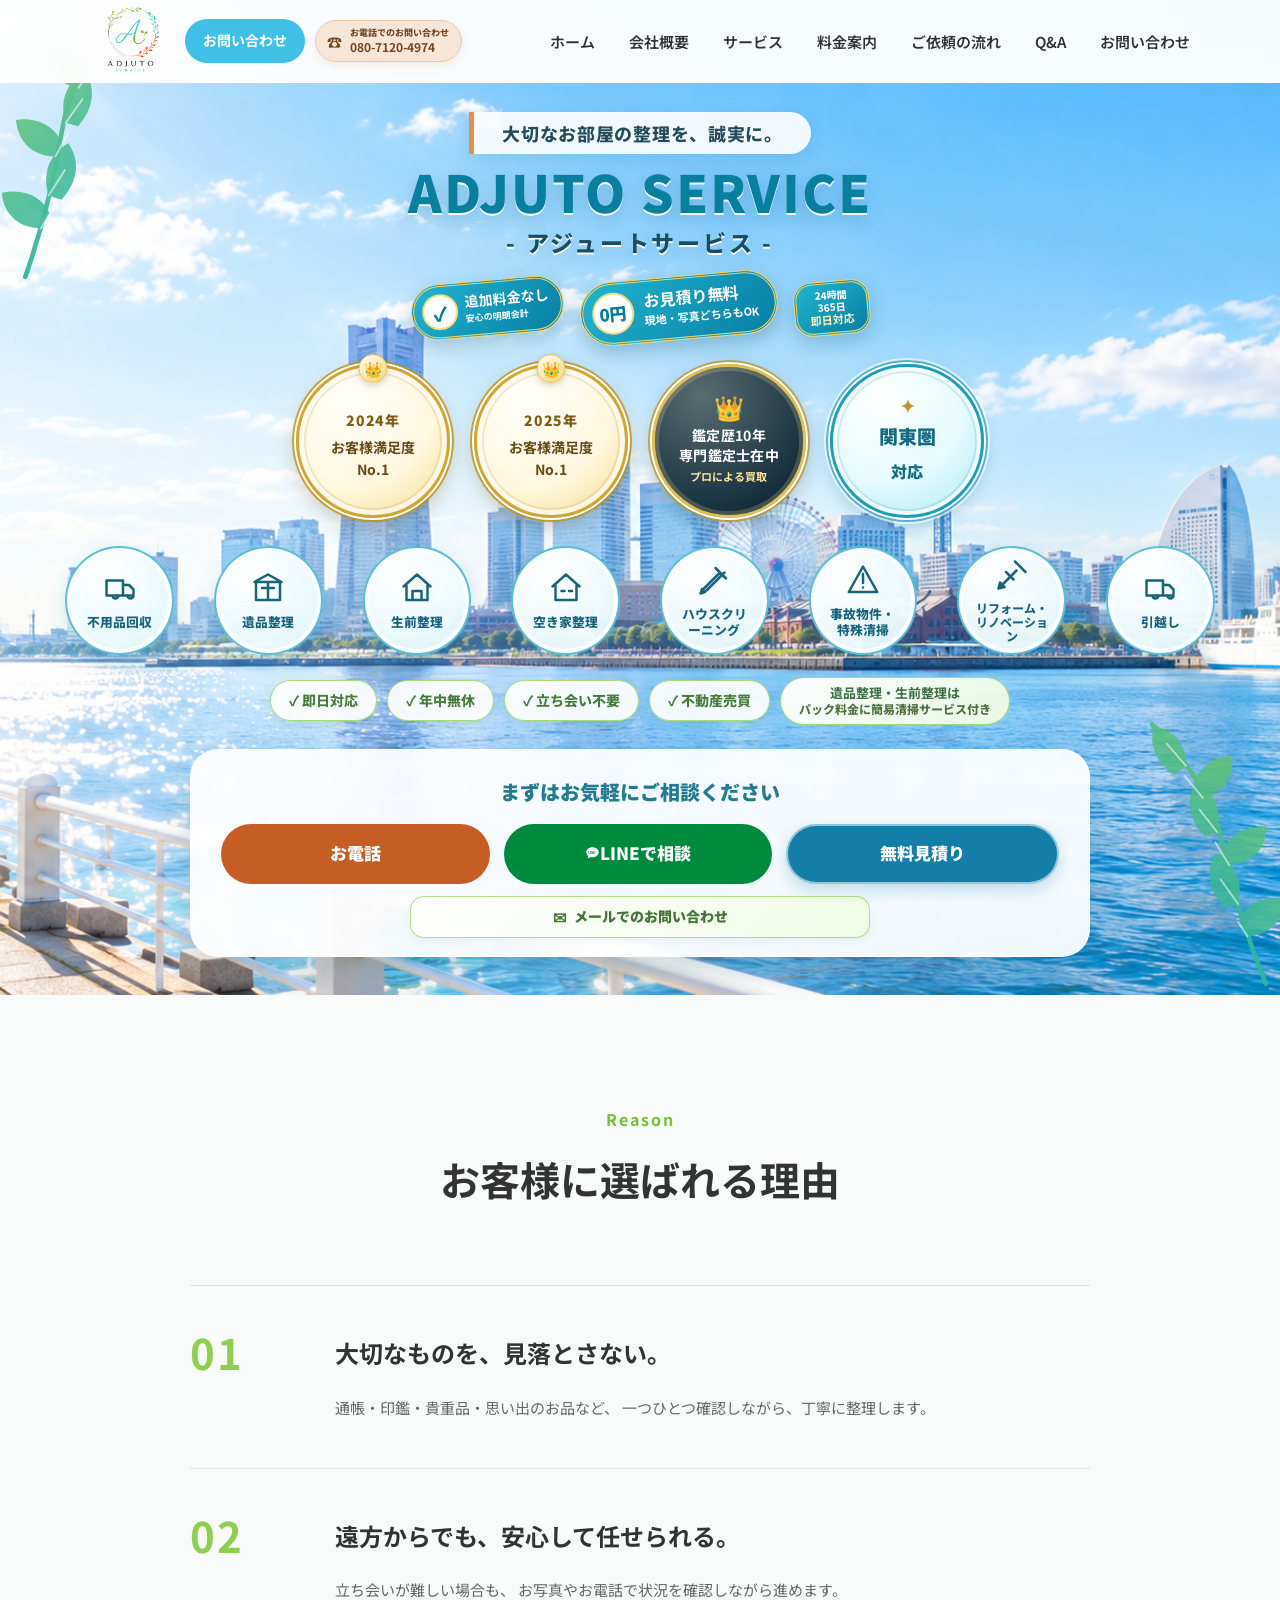
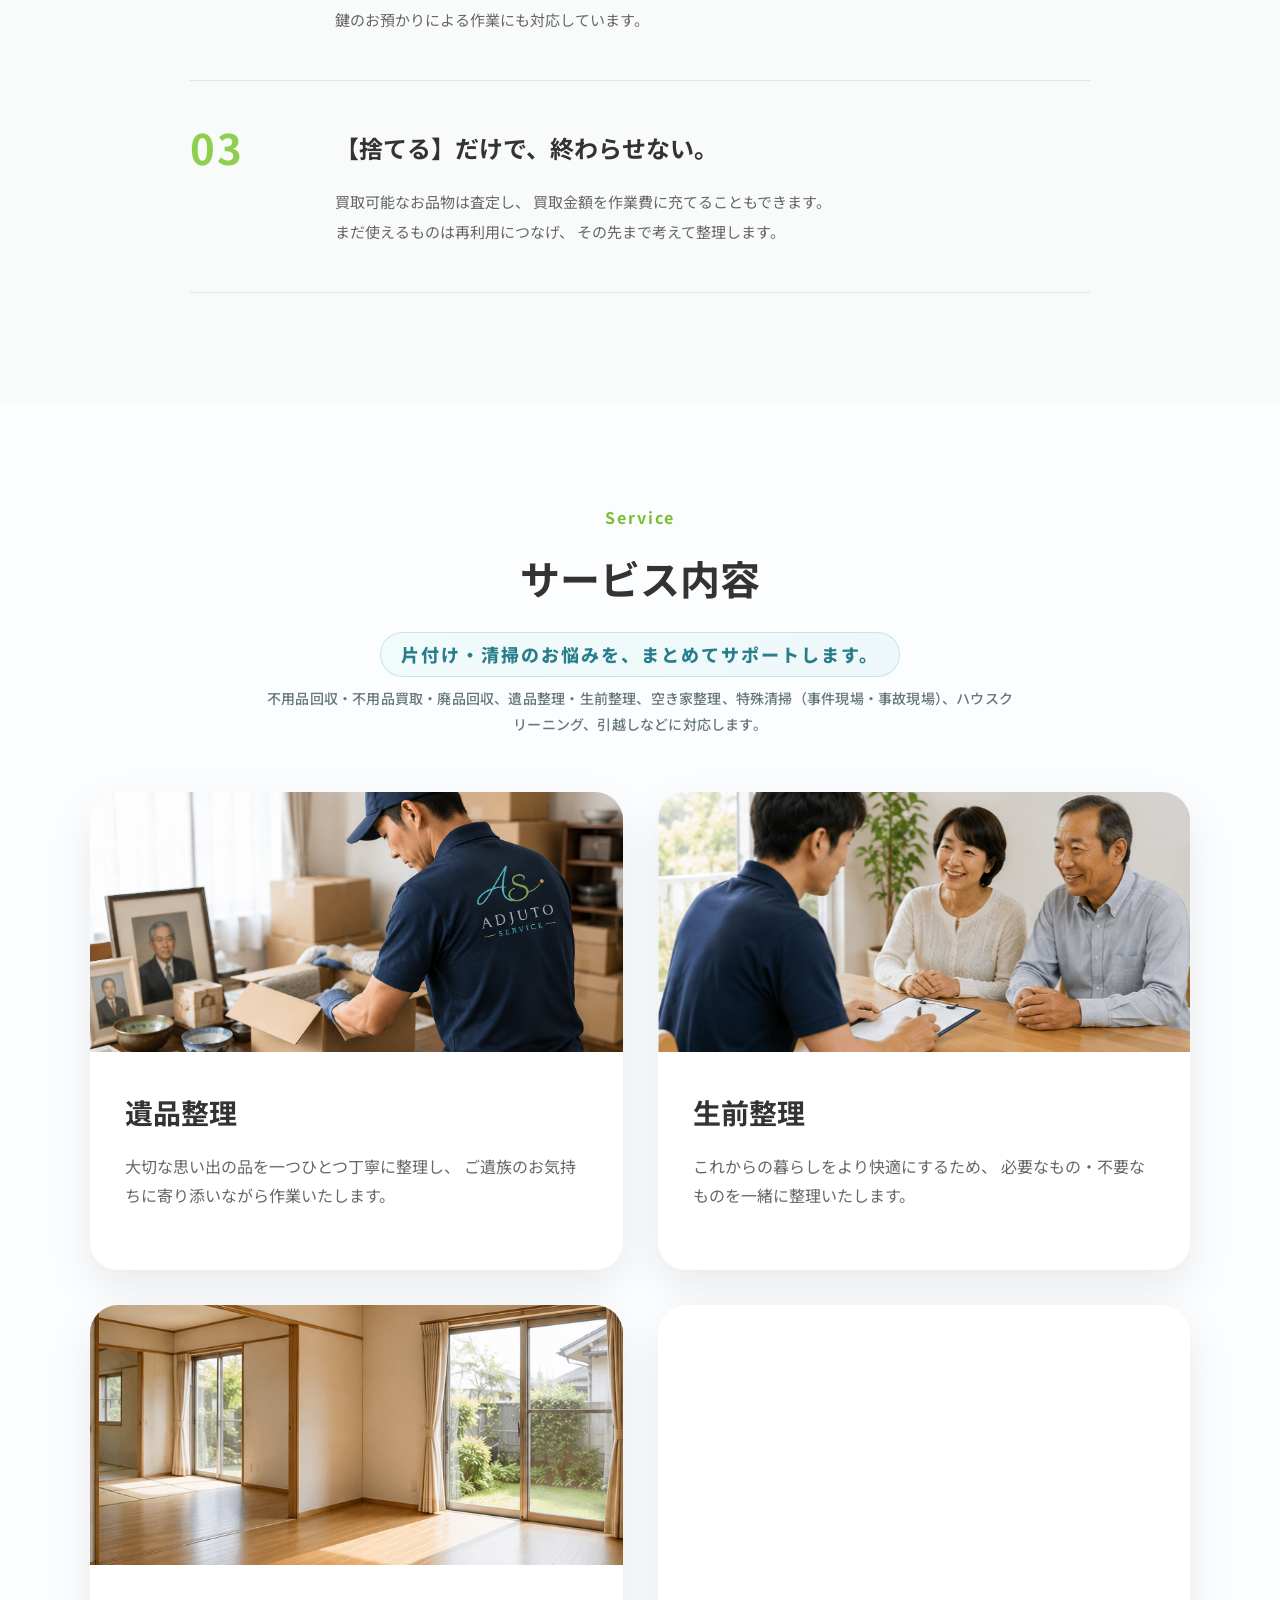
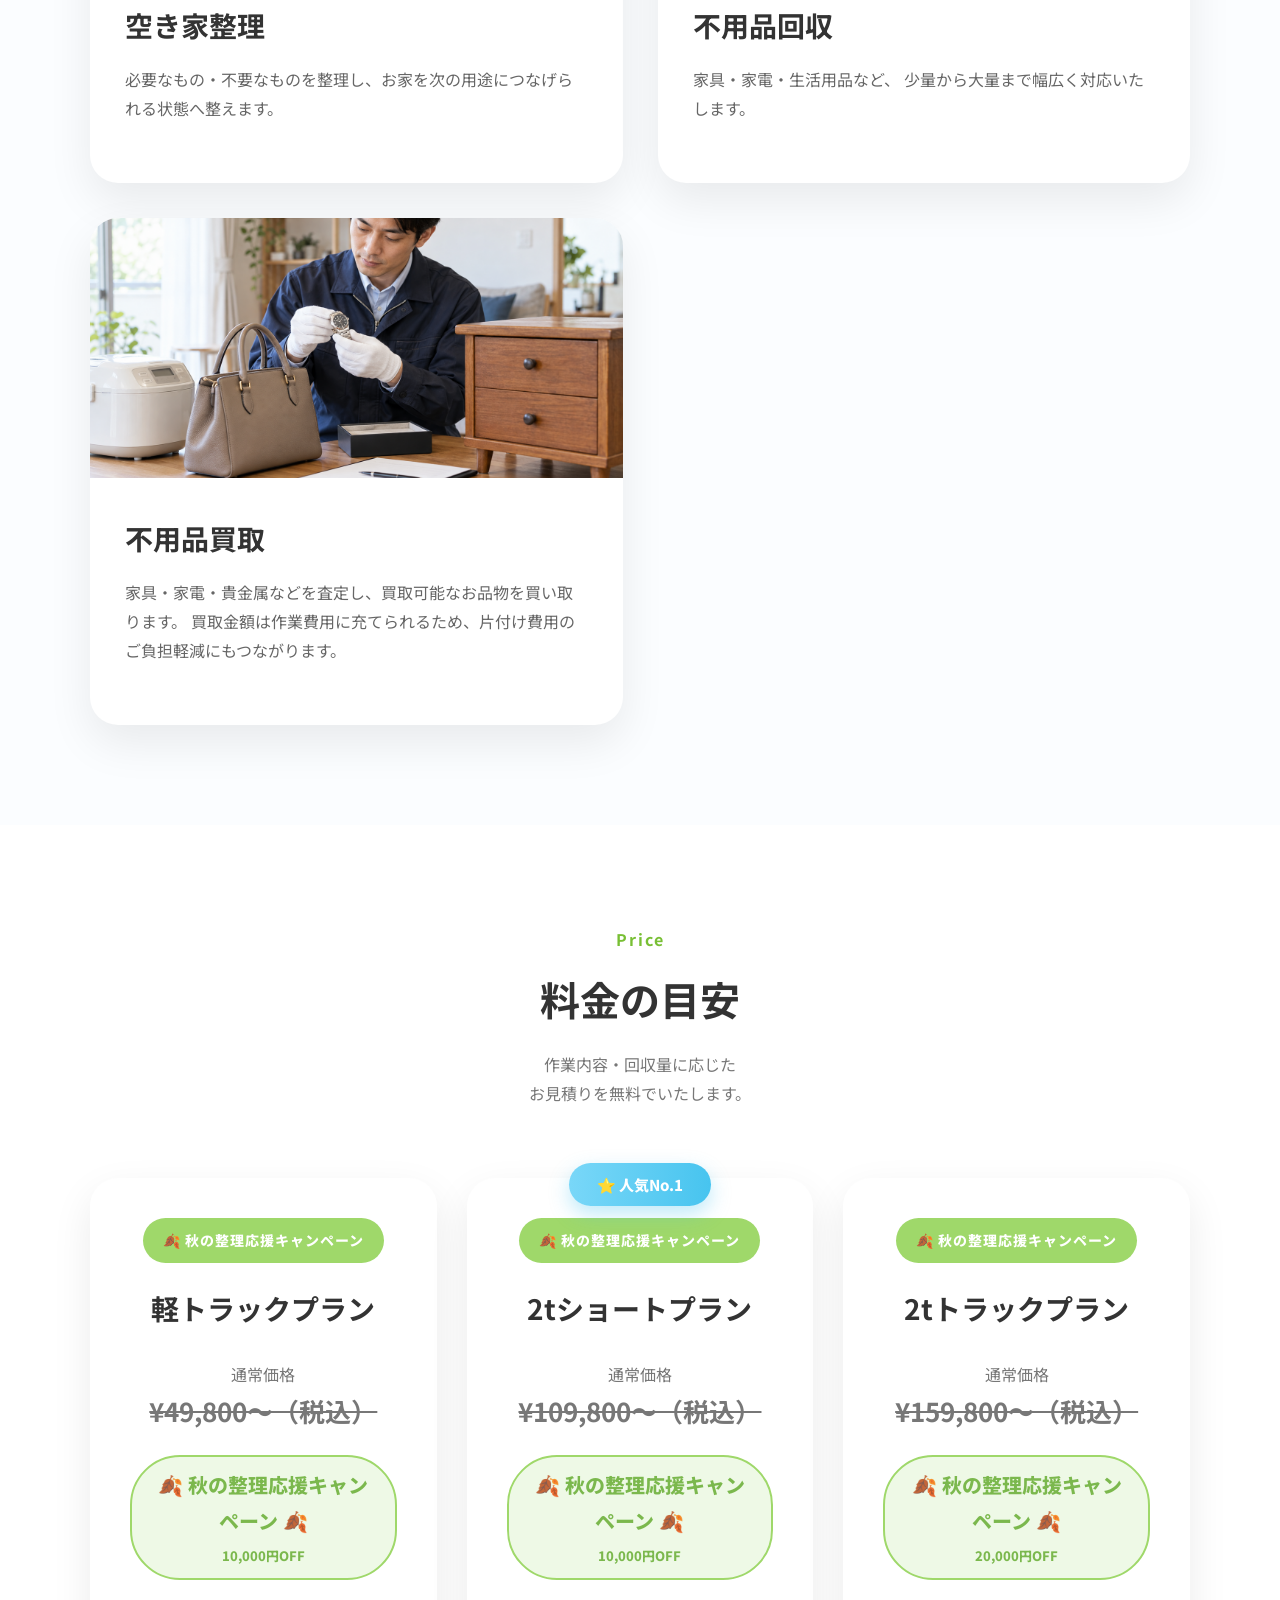
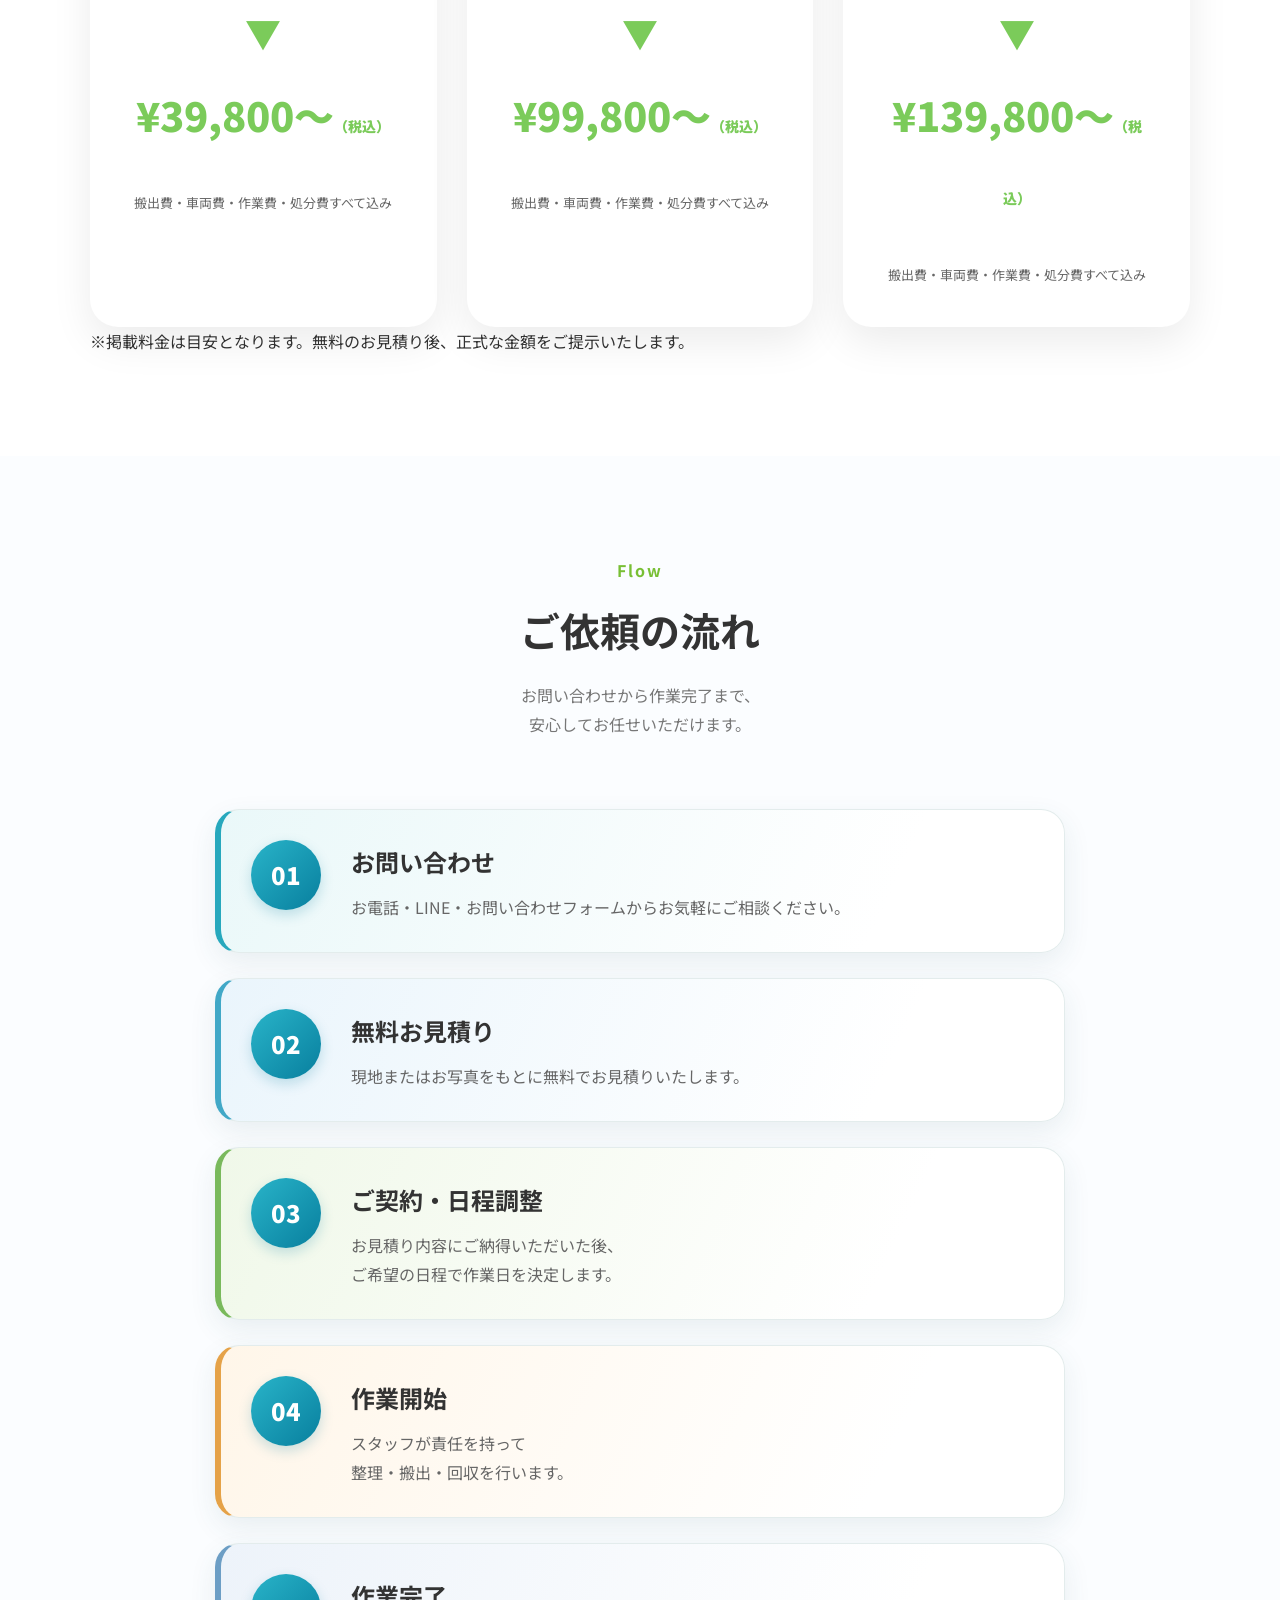
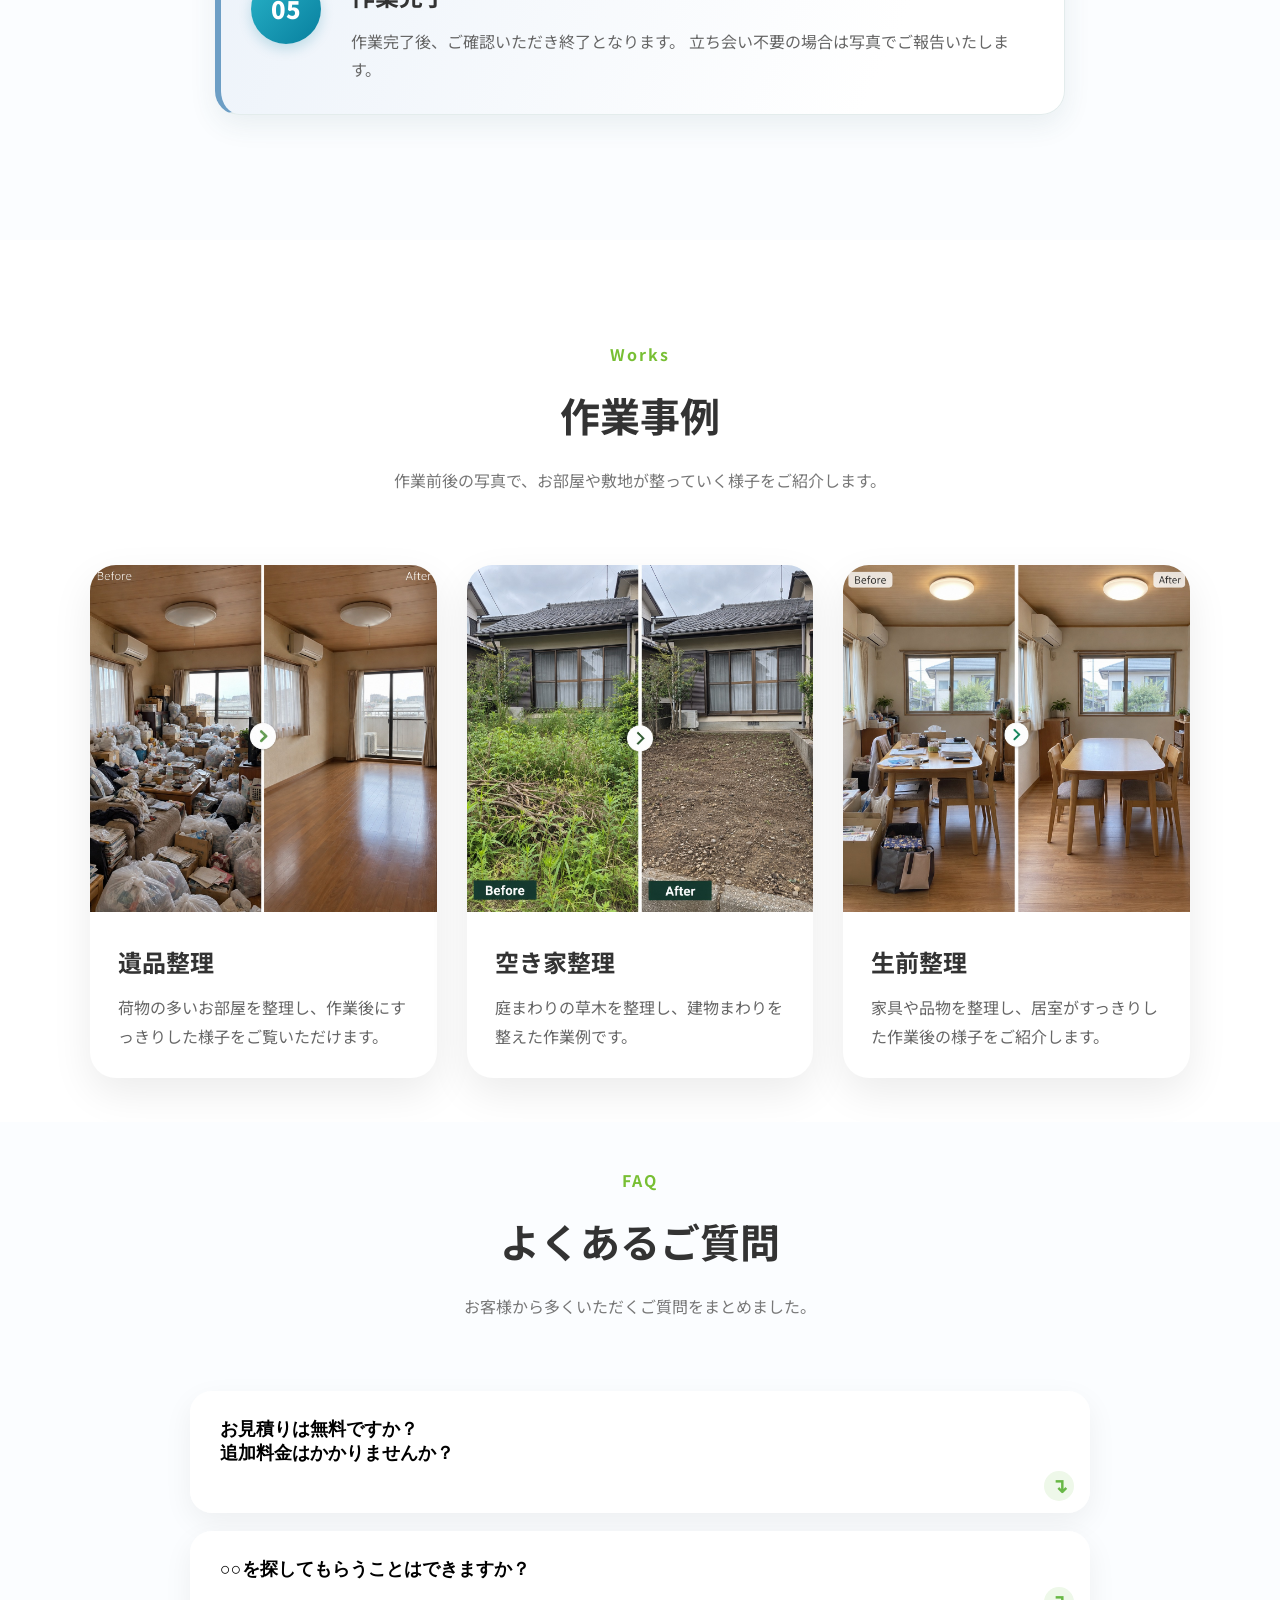
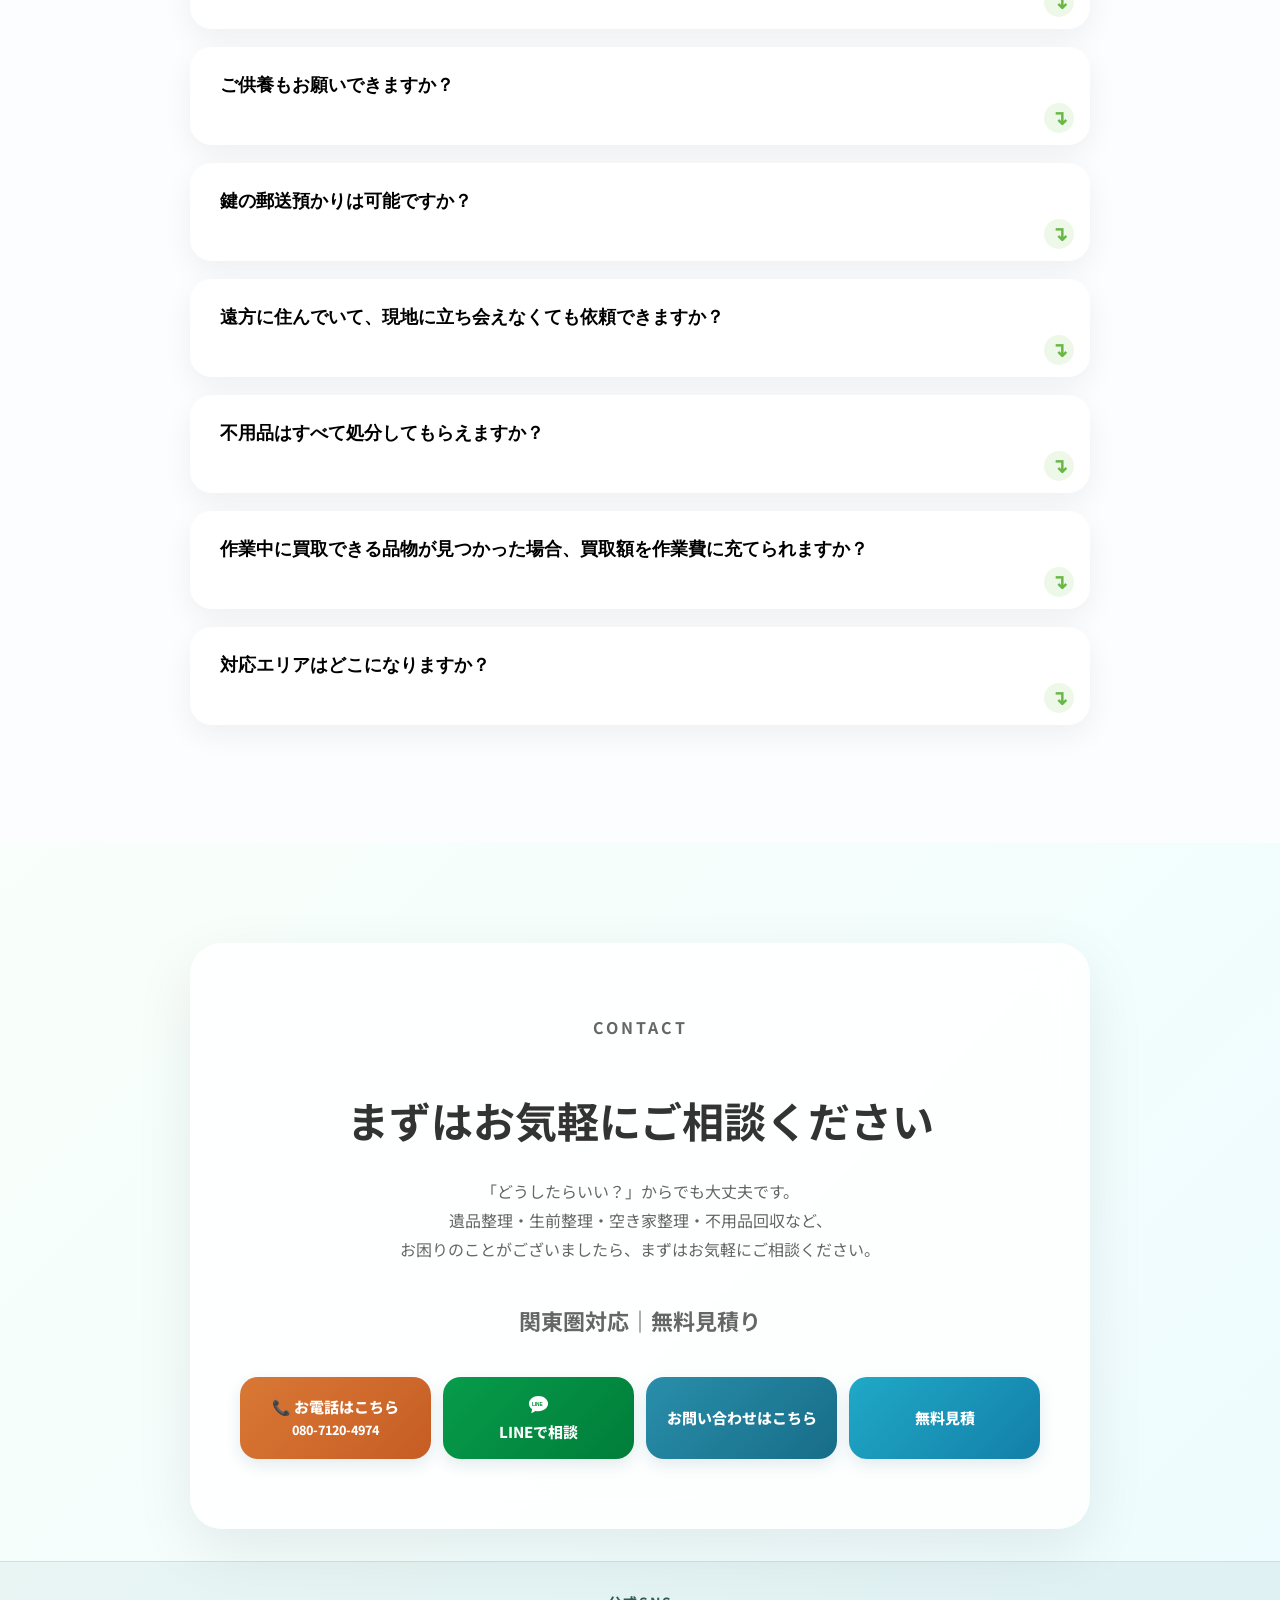
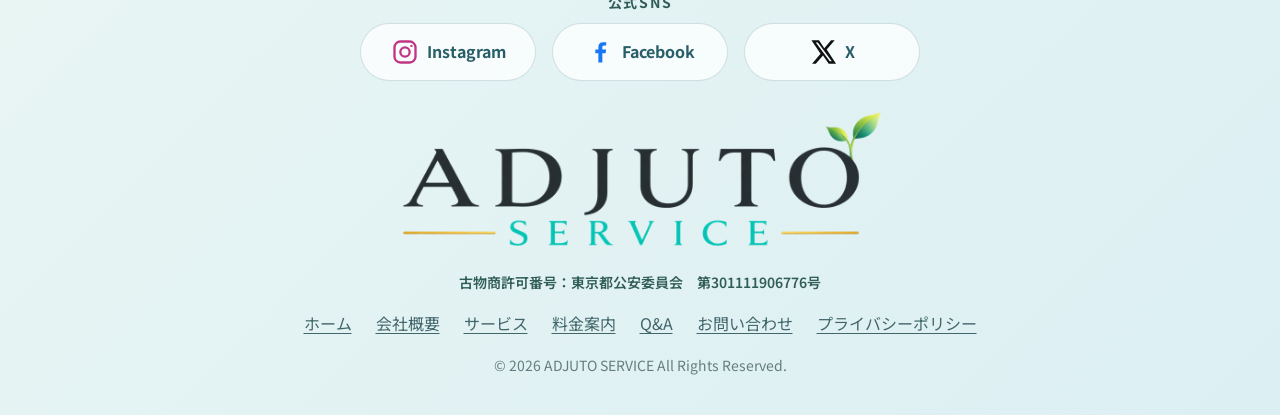
==== commit 7dece6c4: "お問い合わせ欄の案内文字をさらに拡大" ====
--- a/index.html
+++ b/index.html
@@ -38,7 +38,7 @@
 <link href="https://fonts.googleapis.com/css2?family=Noto+Sans+JP:wght@300;400;500;700;900&display=swap" rel="stylesheet">
 
 <link rel="stylesheet" href="CSS/style.css?v=10">
-<link rel="stylesheet" href="CSS/service-pages.css?v=32">
+<link rel="stylesheet" href="CSS/service-pages.css?v=33">
 <script type="application/ld+json">
 {
   "@context": "https://schema.org",
--- a/CSS/service-pages.css
+++ b/CSS/service-pages.css
@@ -2466,3 +2466,16 @@
     font-size: 17px;
   }
 }
+
+
+/* Make the home contact-area message unmistakably readable on phones. */
+body.home-page #contact.contact .contact-box > p.contact-area {
+  font-size: 22px !important;
+  line-height: 1.5 !important;
+}
+
+@media (max-width: 768px) {
+  body.home-page #contact.contact .contact-box > p.contact-area {
+    font-size: 20px !important;
+  }
+}
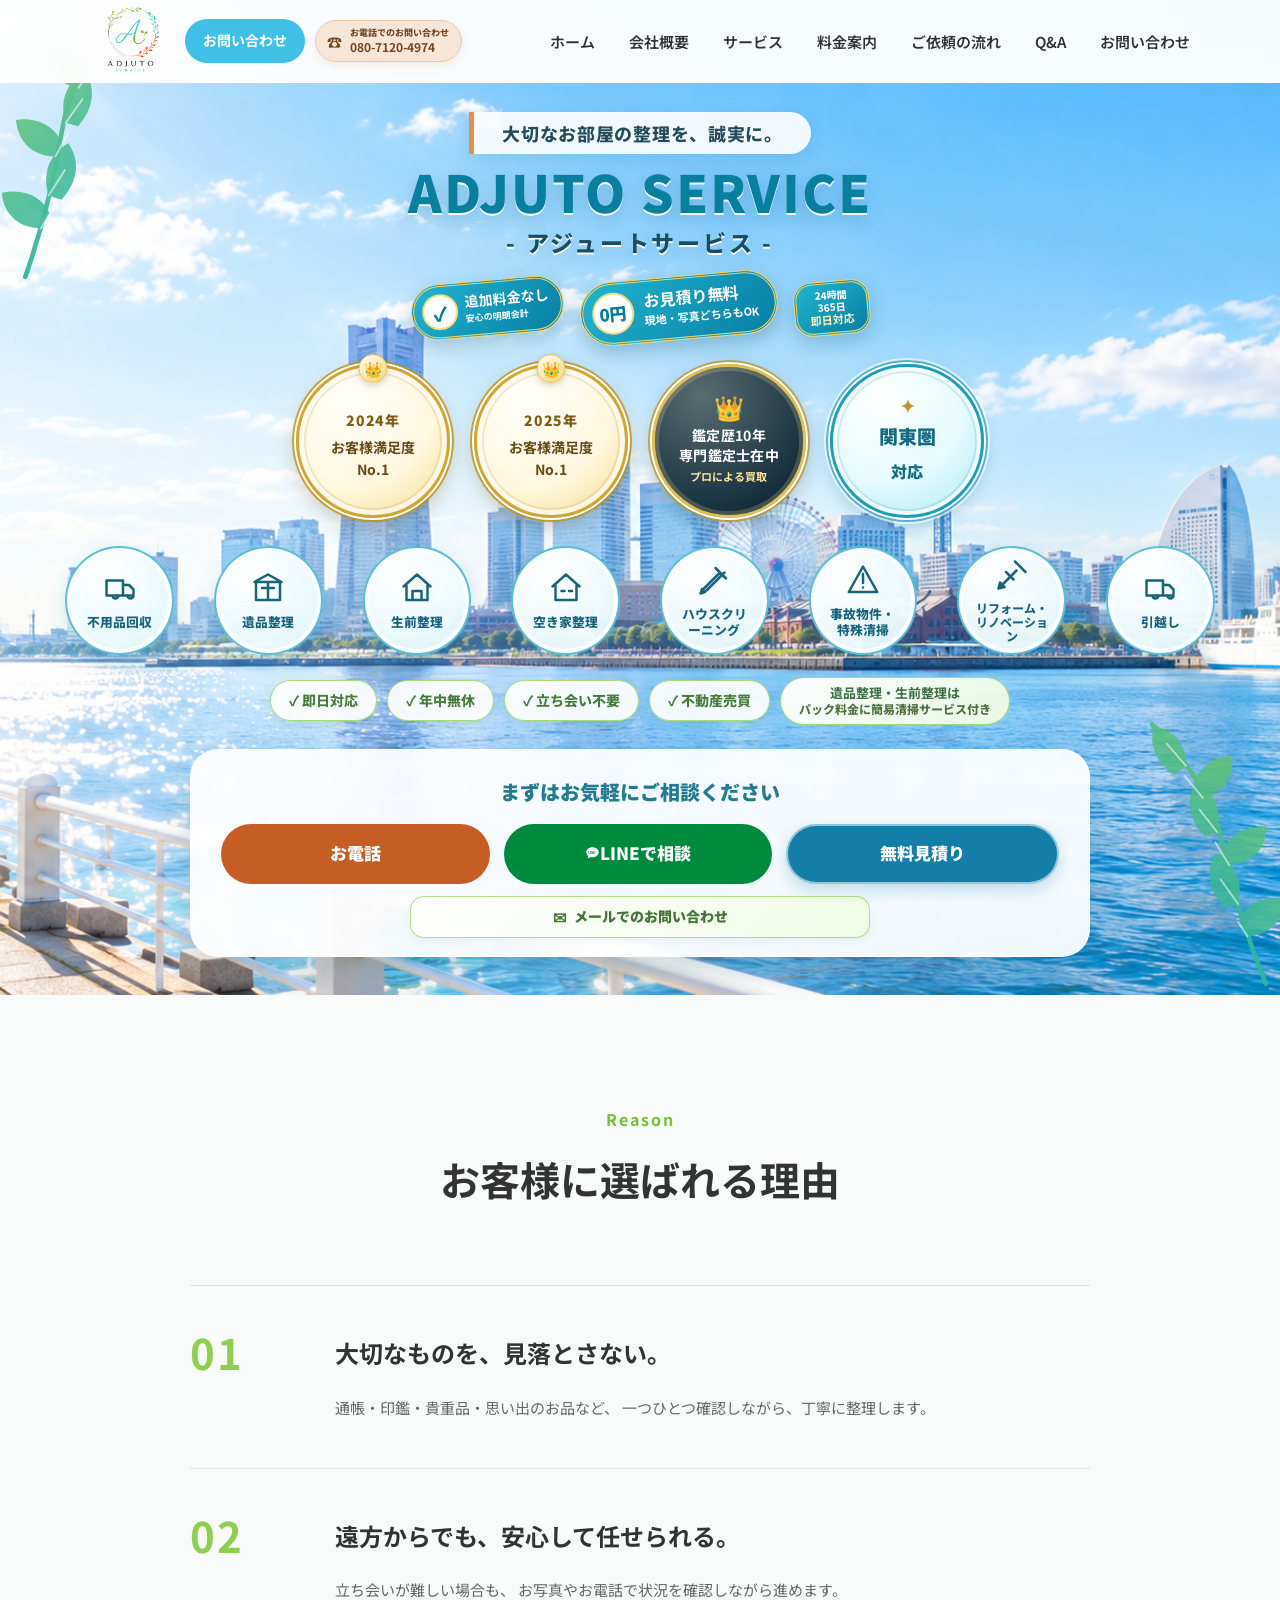
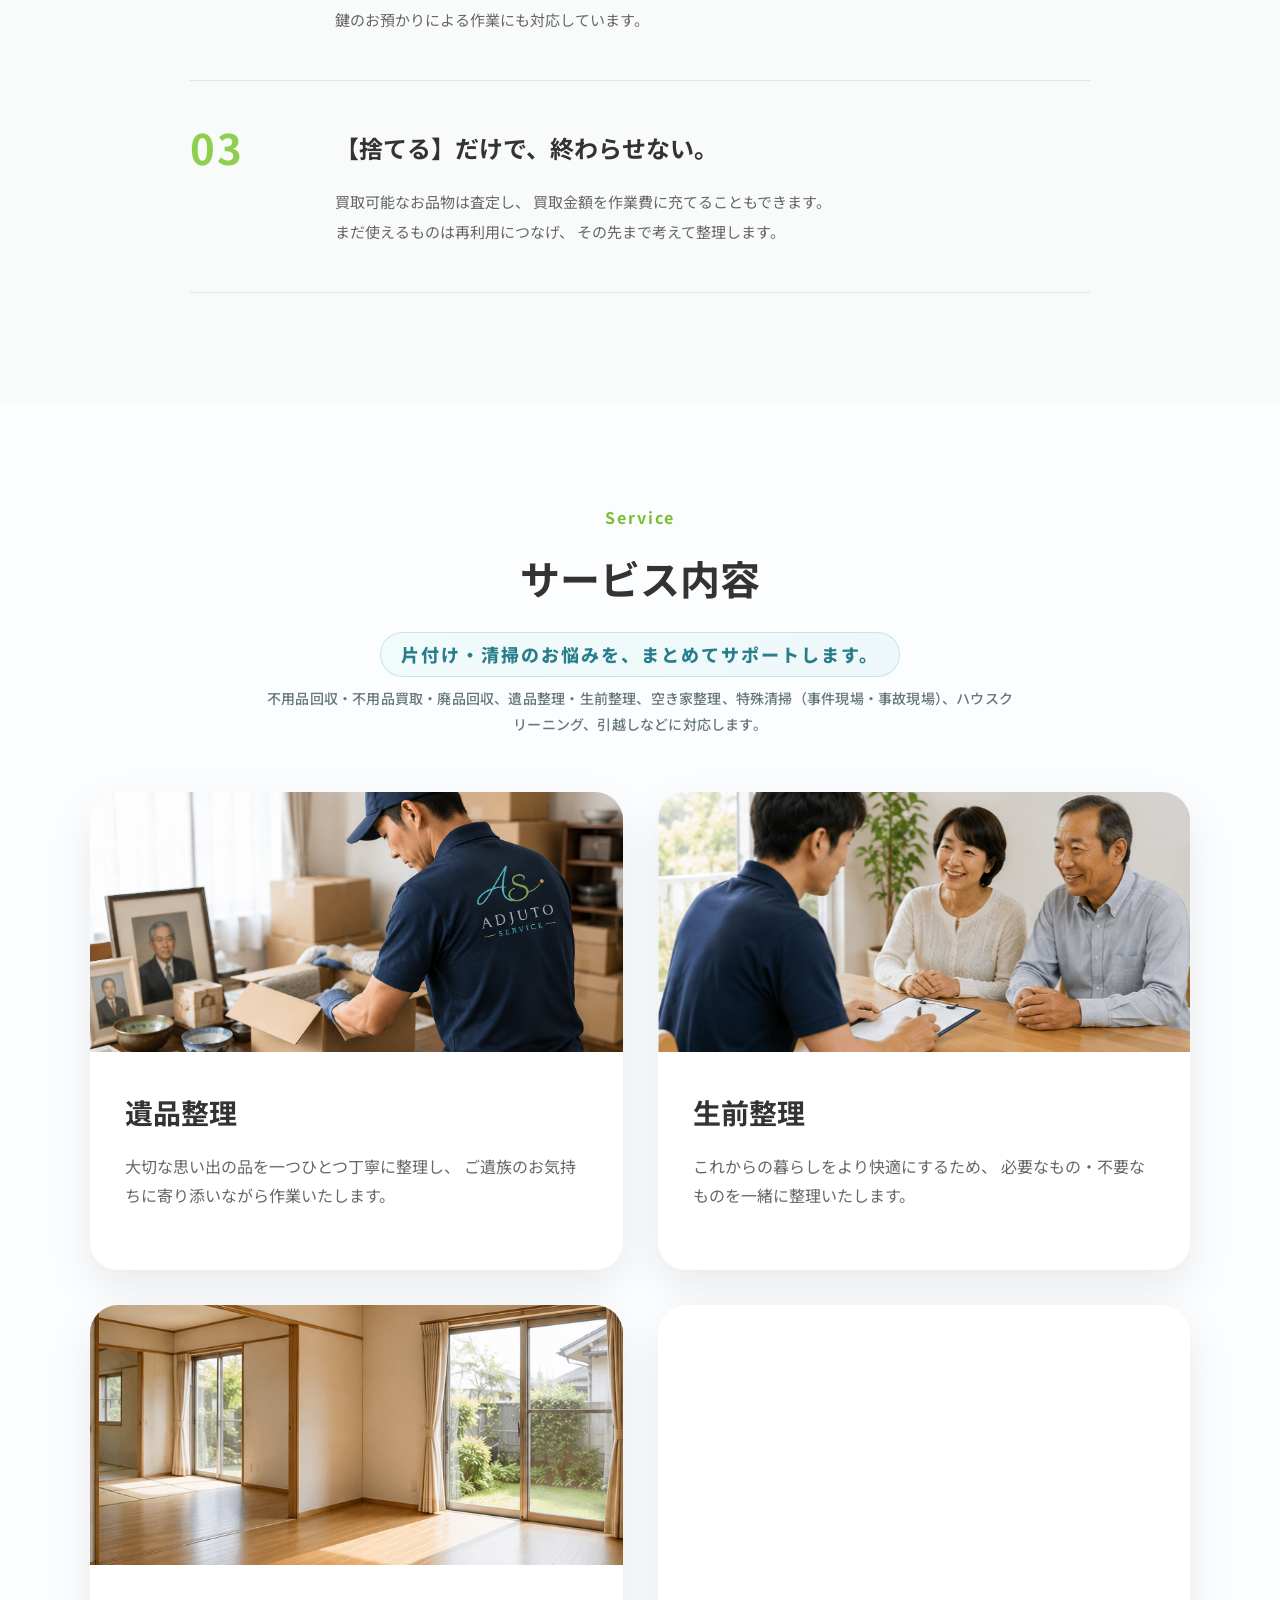
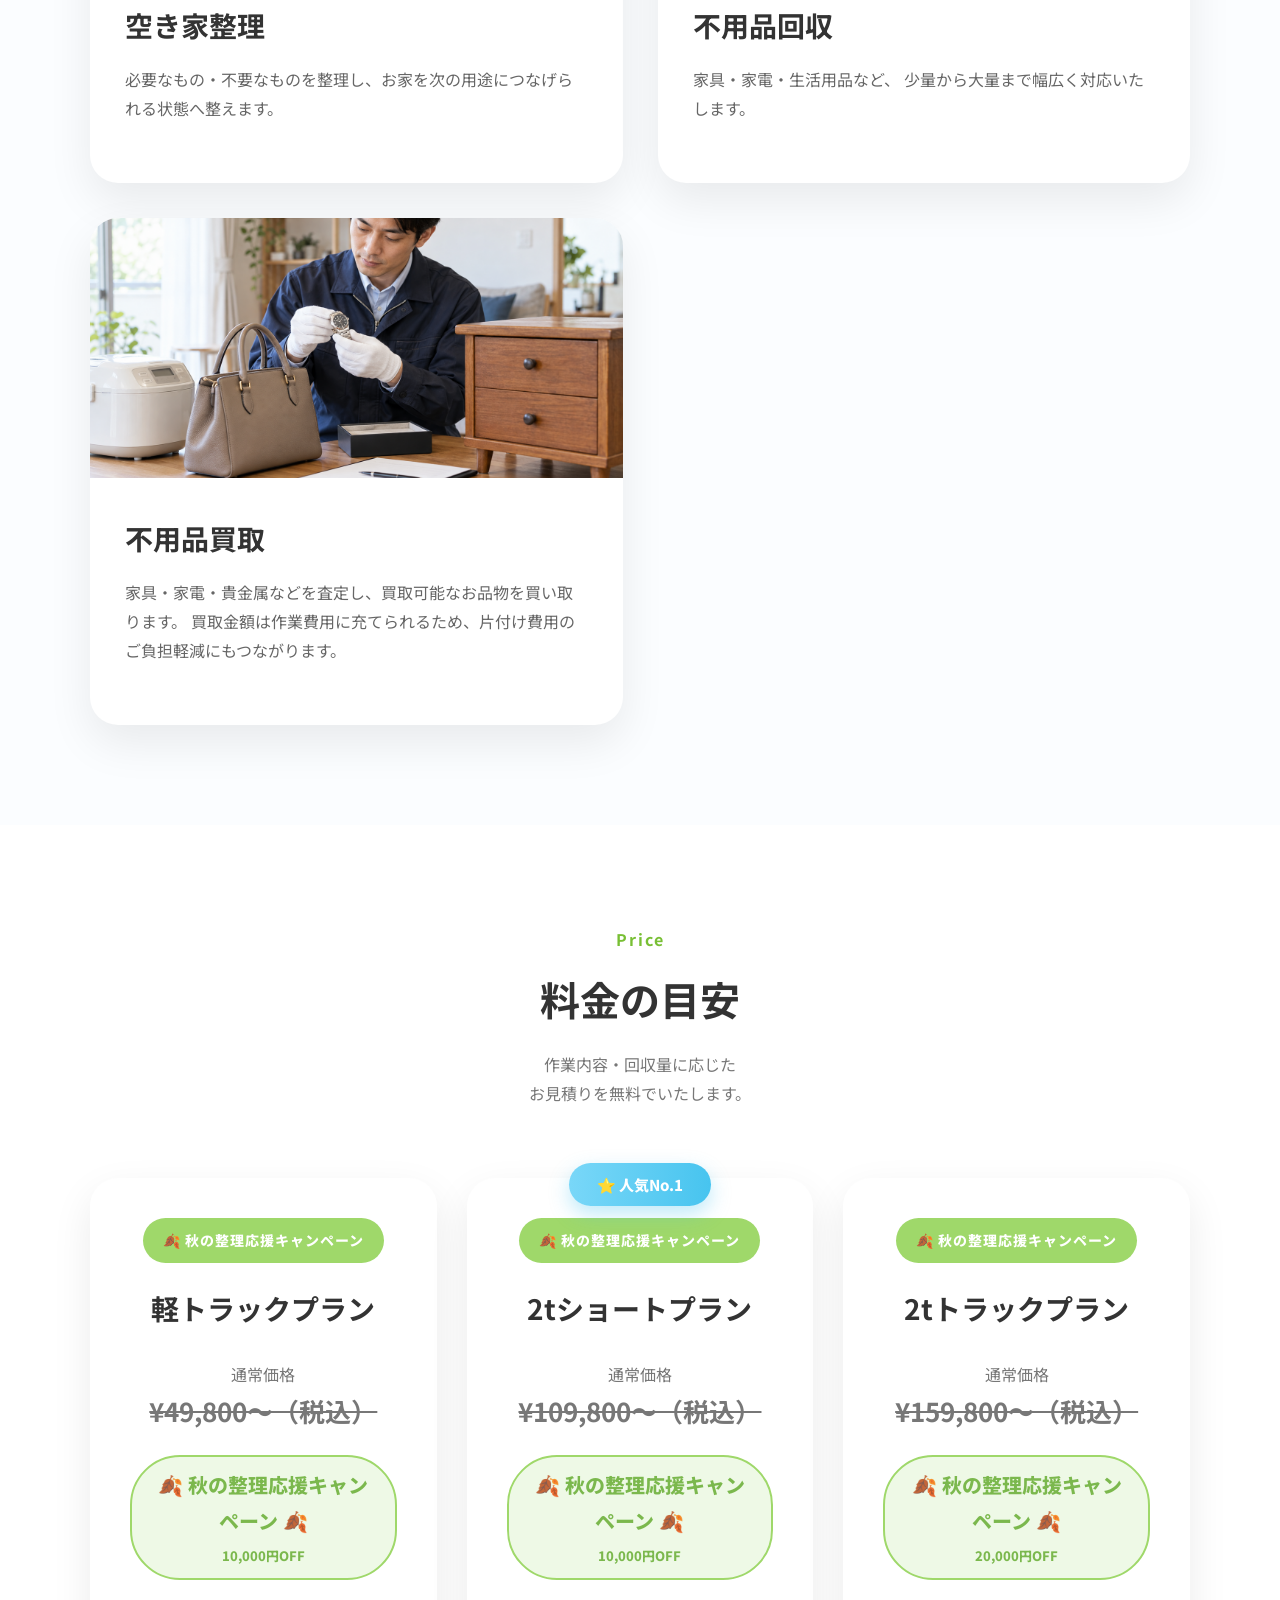
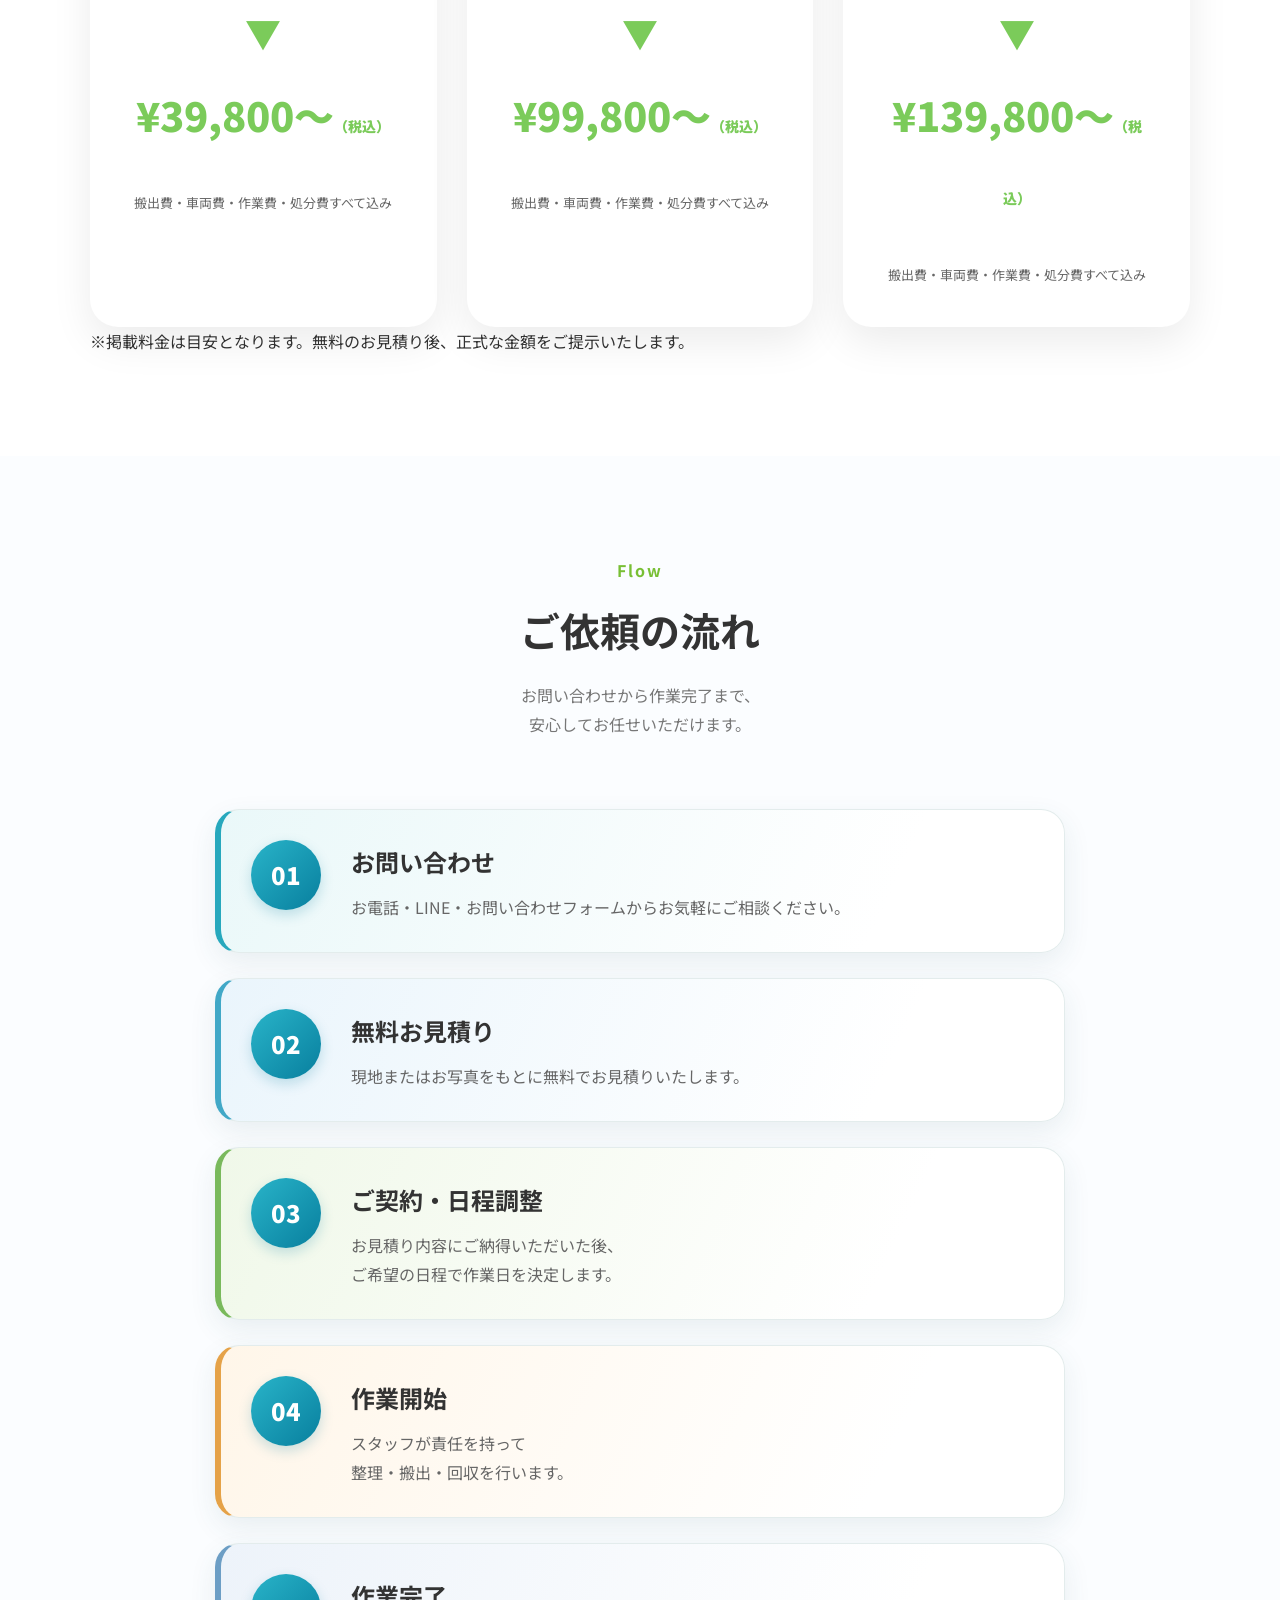
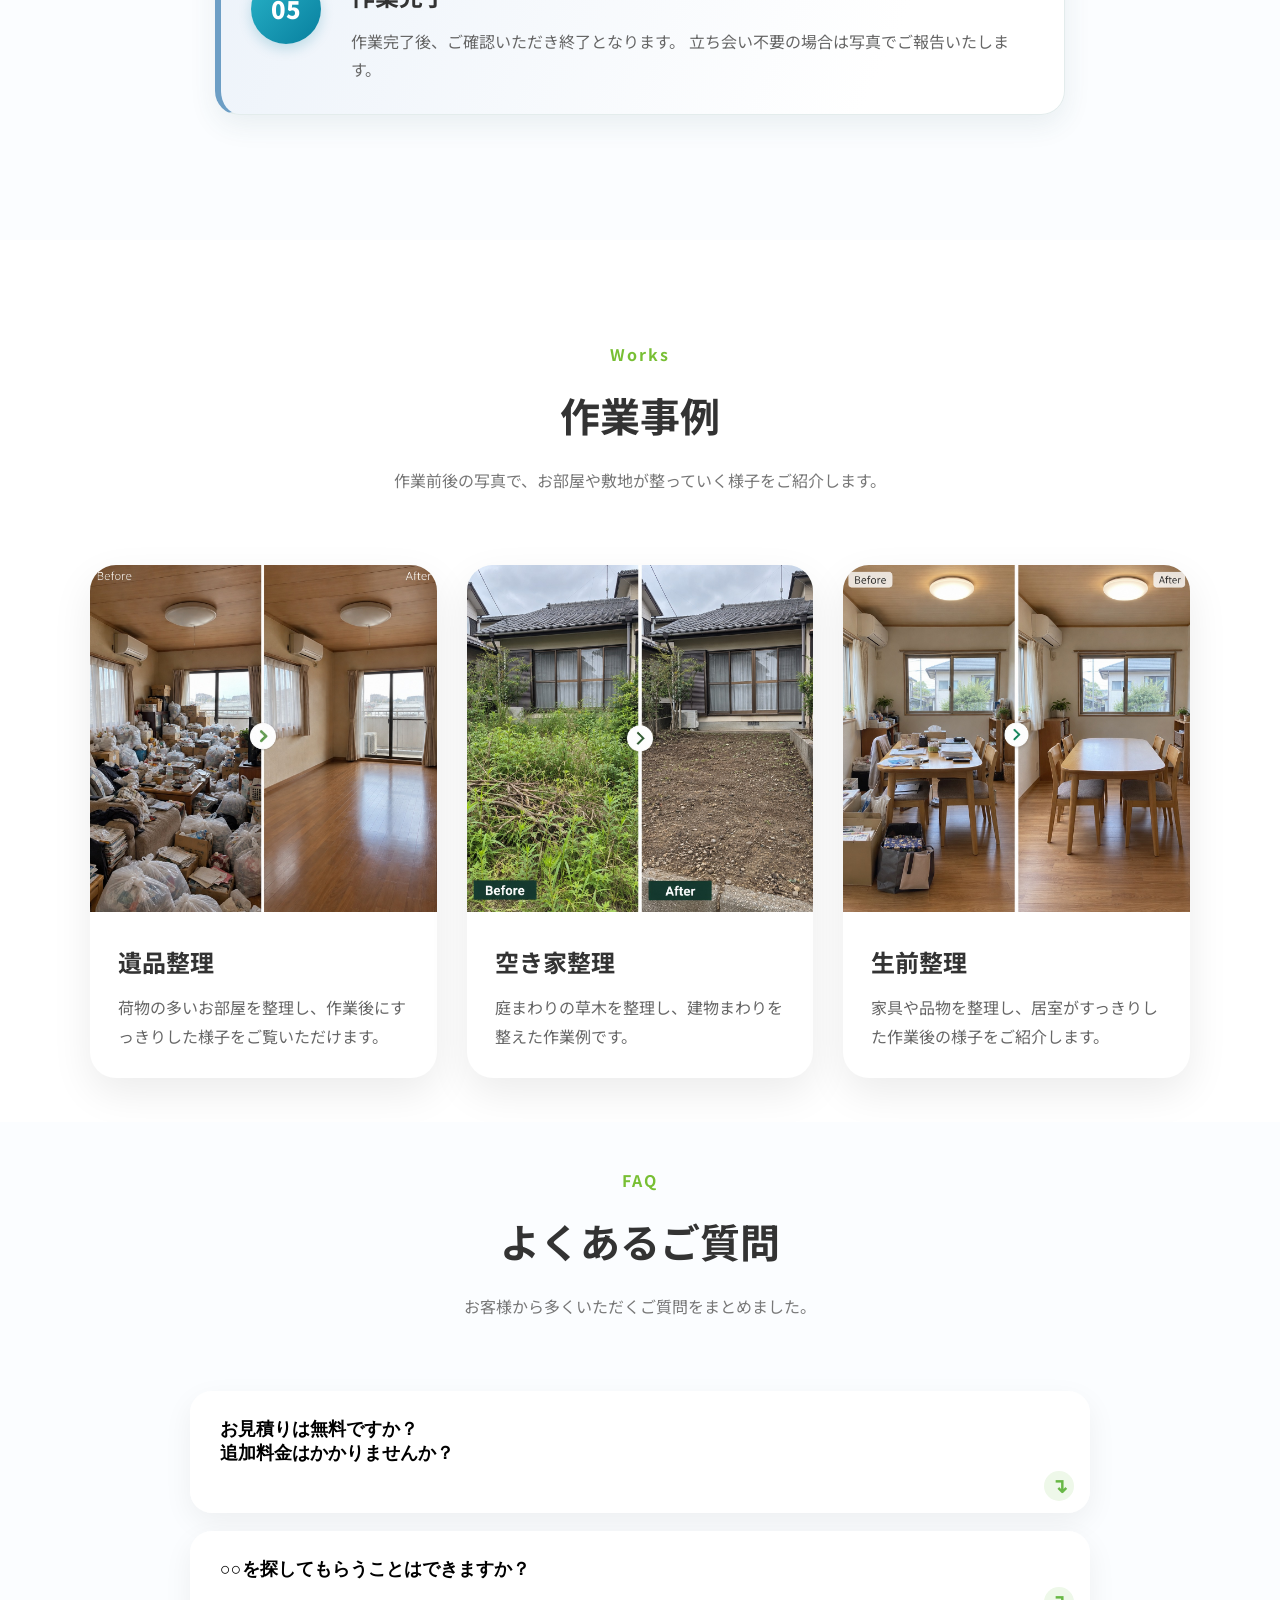
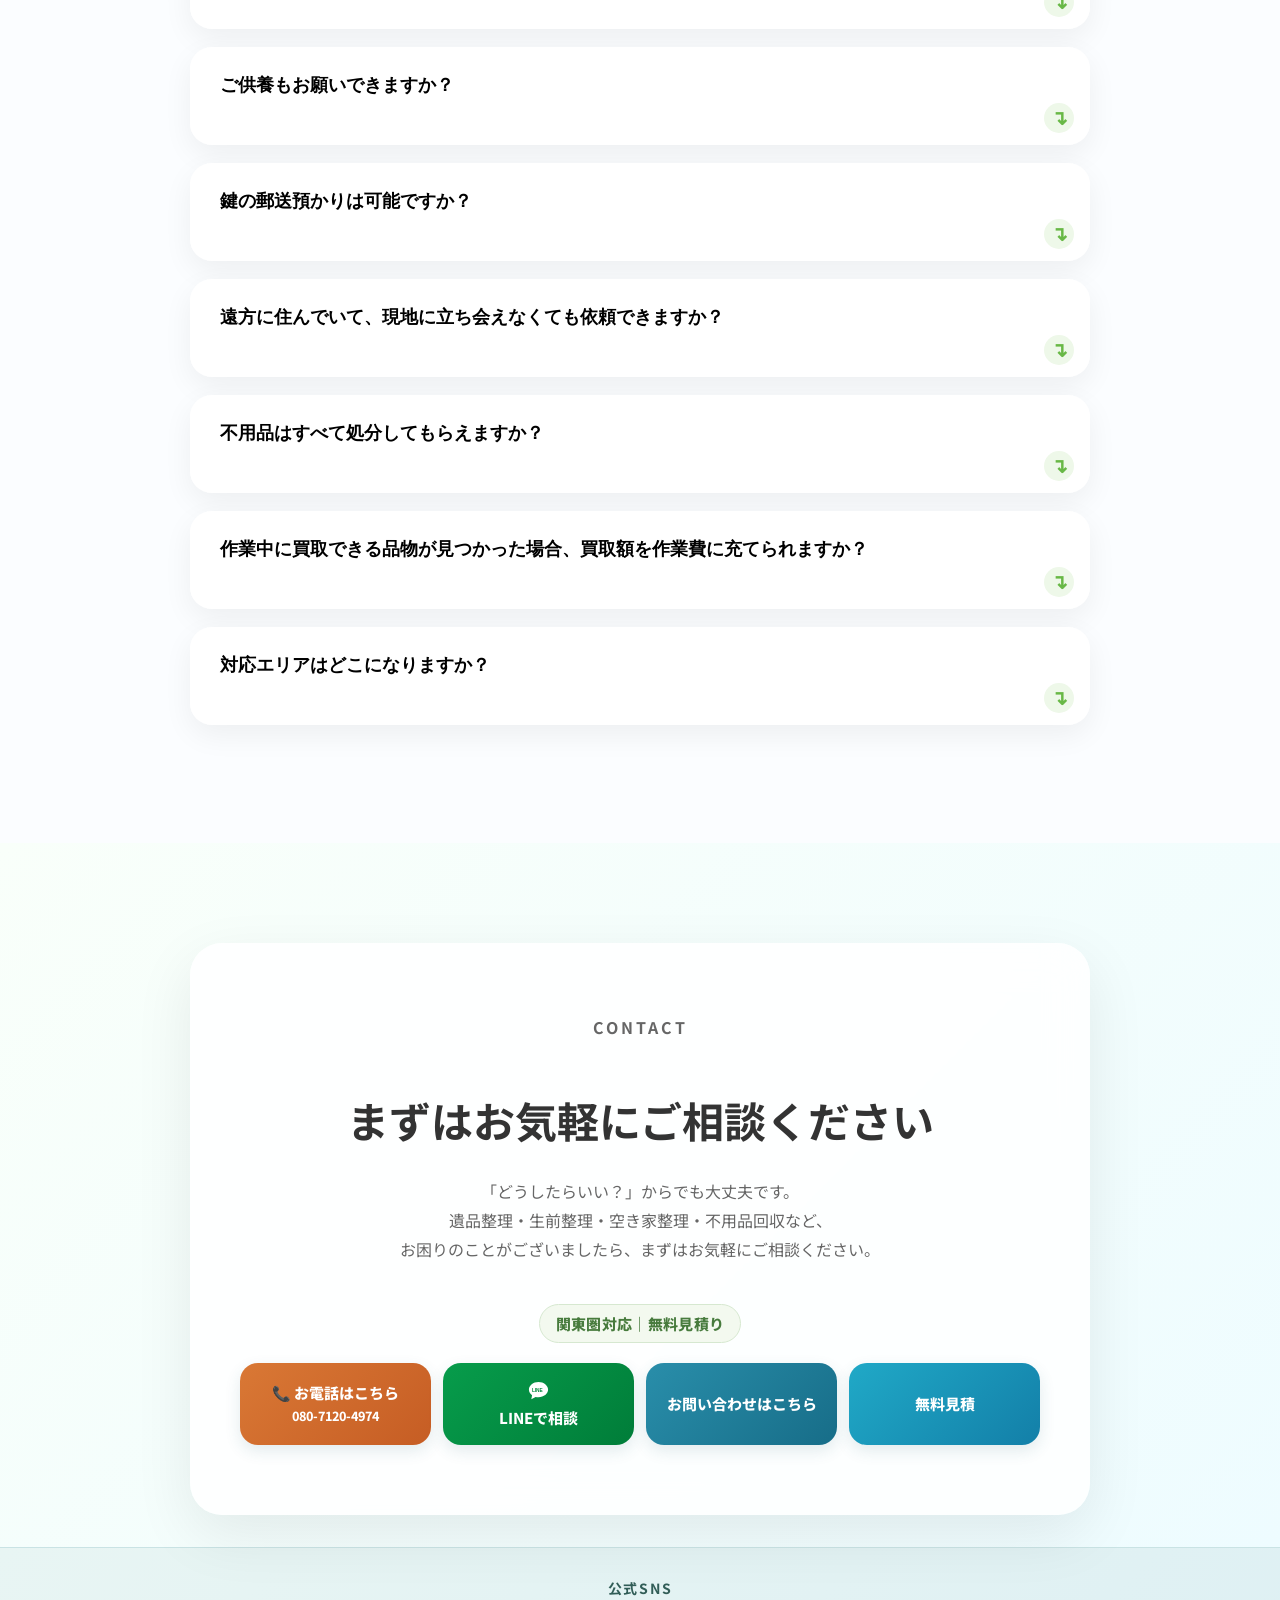
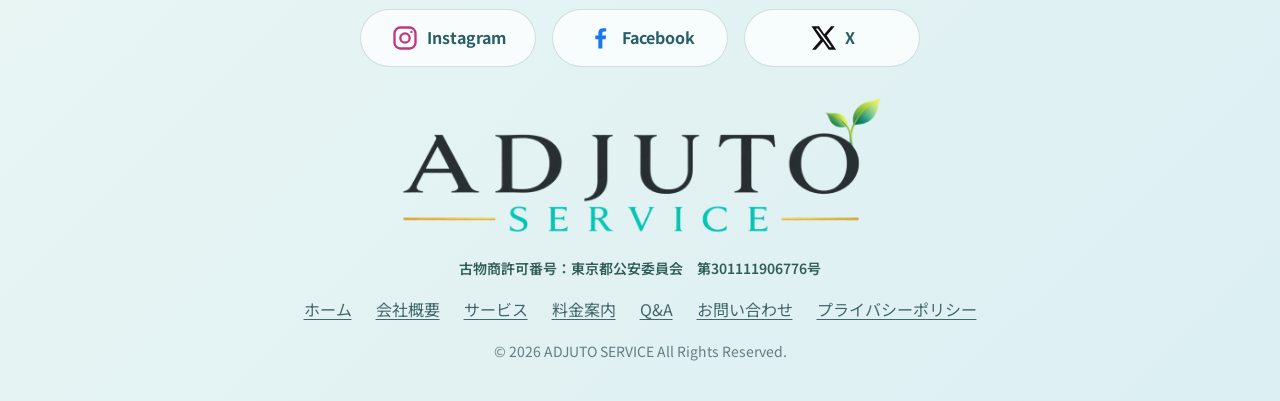
==== commit 113e391a: "お問い合わせ案内の見た目と余白を調整" ====
--- a/index.html
+++ b/index.html
@@ -38,7 +38,7 @@
 <link href="https://fonts.googleapis.com/css2?family=Noto+Sans+JP:wght@300;400;500;700;900&display=swap" rel="stylesheet">
 
 <link rel="stylesheet" href="CSS/style.css?v=10">
-<link rel="stylesheet" href="CSS/service-pages.css?v=33">
+<link rel="stylesheet" href="CSS/service-pages.css?v=34">
 <script type="application/ld+json">
 {
   "@context": "https://schema.org",
--- a/CSS/service-pages.css
+++ b/CSS/service-pages.css
@@ -2453,29 +2453,28 @@
 }
 
 
-/* Emphasize service area and free estimate near the contact action. */
-.home-page .contact-area {
-  margin-top: 26px;
-  font-size: 18px;
-  line-height: 1.5;
-}
-
-@media (max-width: 768px) {
-  .home-page .contact-area {
-    margin-top: 24px;
-    font-size: 17px;
-  }
-}
-
-
-/* Make the home contact-area message unmistakably readable on phones. */
+/* Compact, balanced label for service area and free estimate. */
 body.home-page #contact.contact .contact-box > p.contact-area {
-  font-size: 22px !important;
-  line-height: 1.5 !important;
+  display: table;
+  width: max-content;
+  max-width: 100%;
+  box-sizing: border-box;
+  margin: 18px auto 20px !important;
+  padding: 8px 16px;
+  border: 1px solid #d6e8d0;
+  border-radius: 999px;
+  background: #f3f9ef;
+  color: #477b3d;
+  font-size: 15px !important;
+  font-weight: 800;
+  line-height: 1.4 !important;
+  letter-spacing: .02em;
 }
 
 @media (max-width: 768px) {
   body.home-page #contact.contact .contact-box > p.contact-area {
-    font-size: 20px !important;
-  }
-}
+    margin: 16px auto 18px !important;
+    padding: 8px 13px;
+    font-size: 15px !important;
+  }
+}
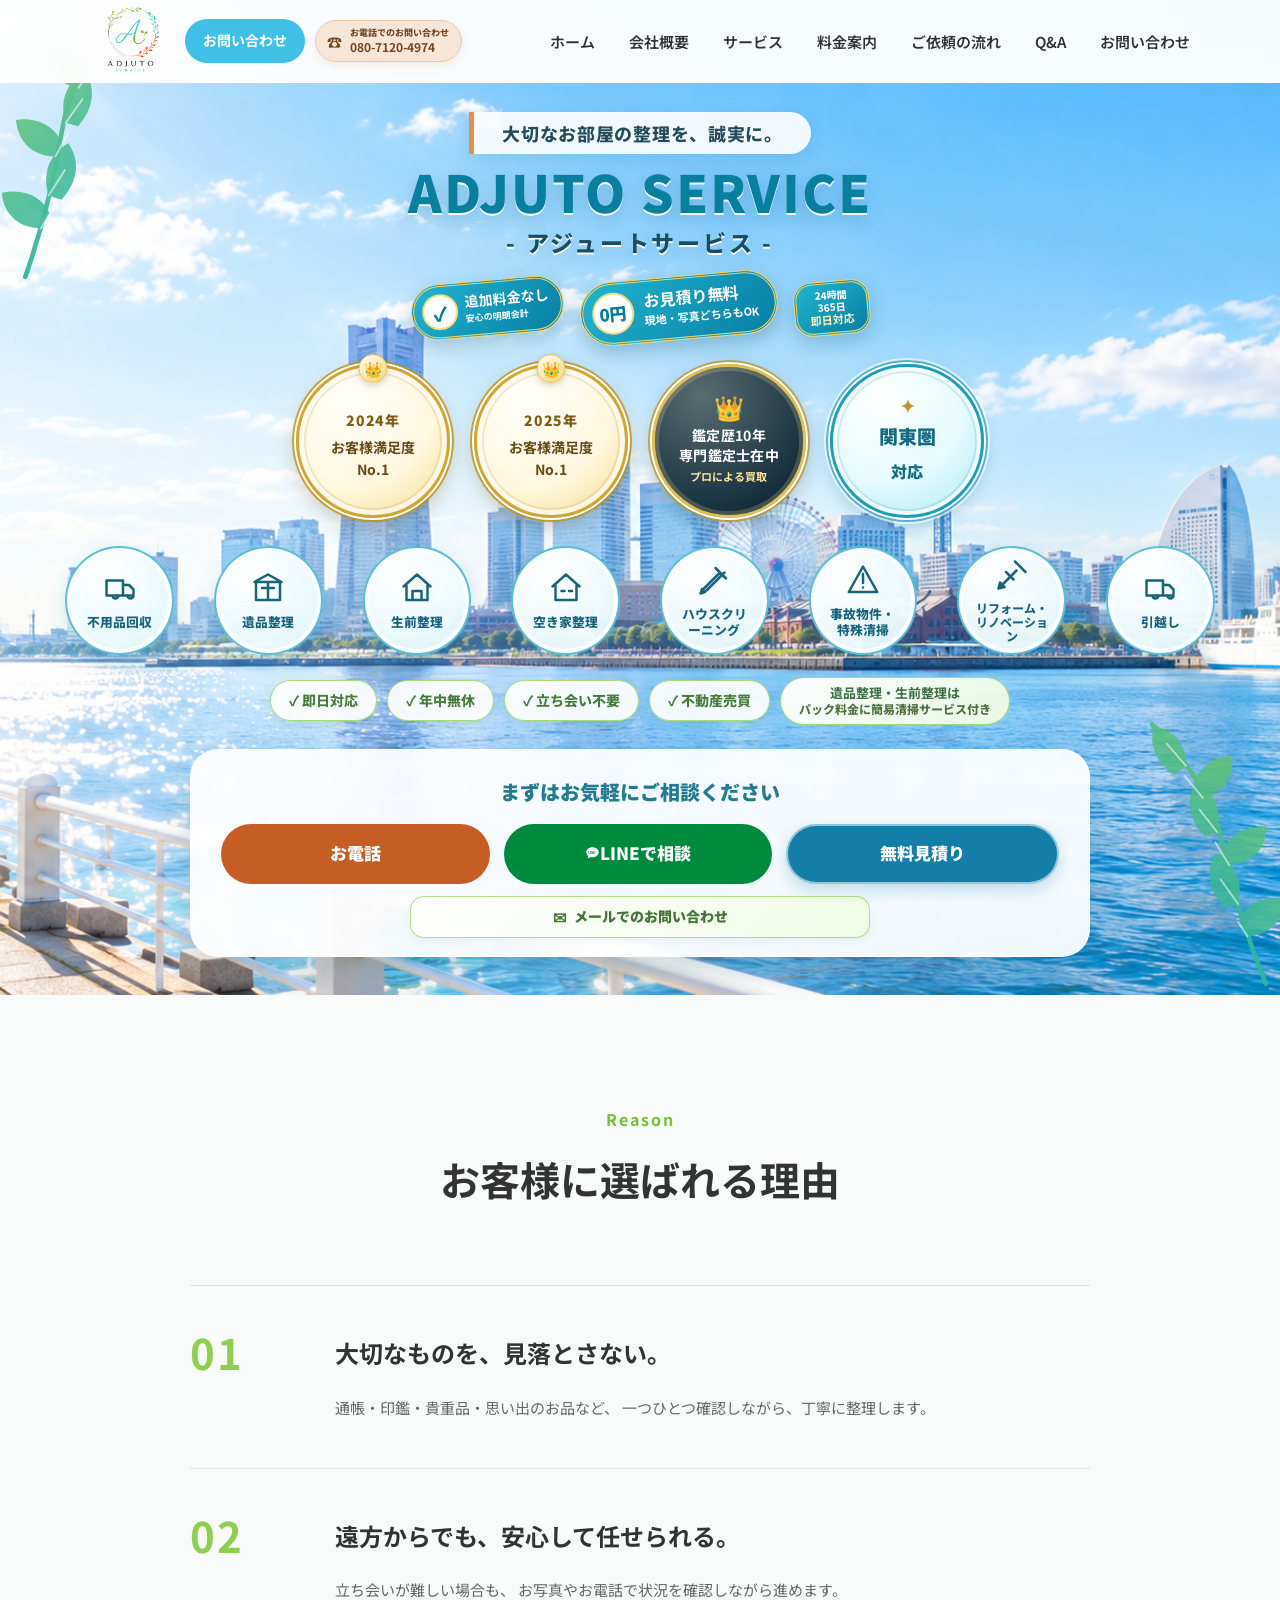
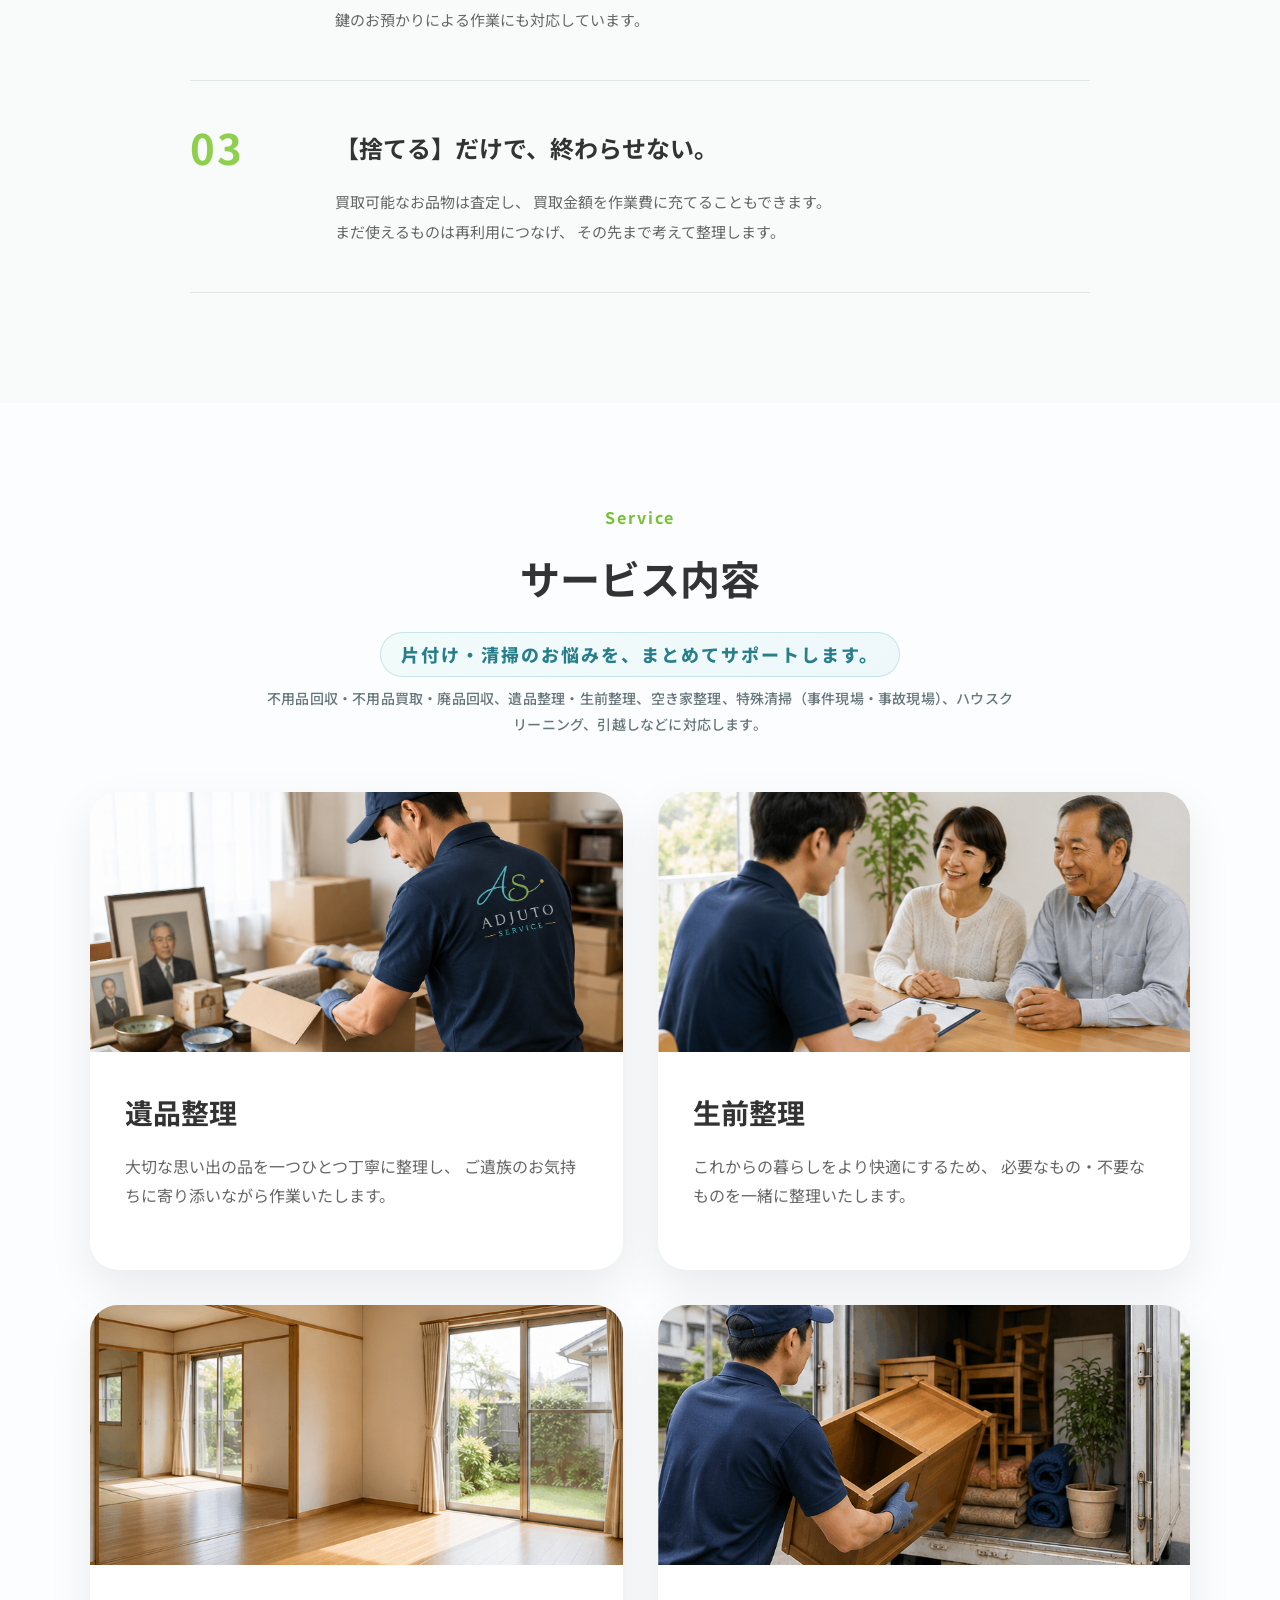
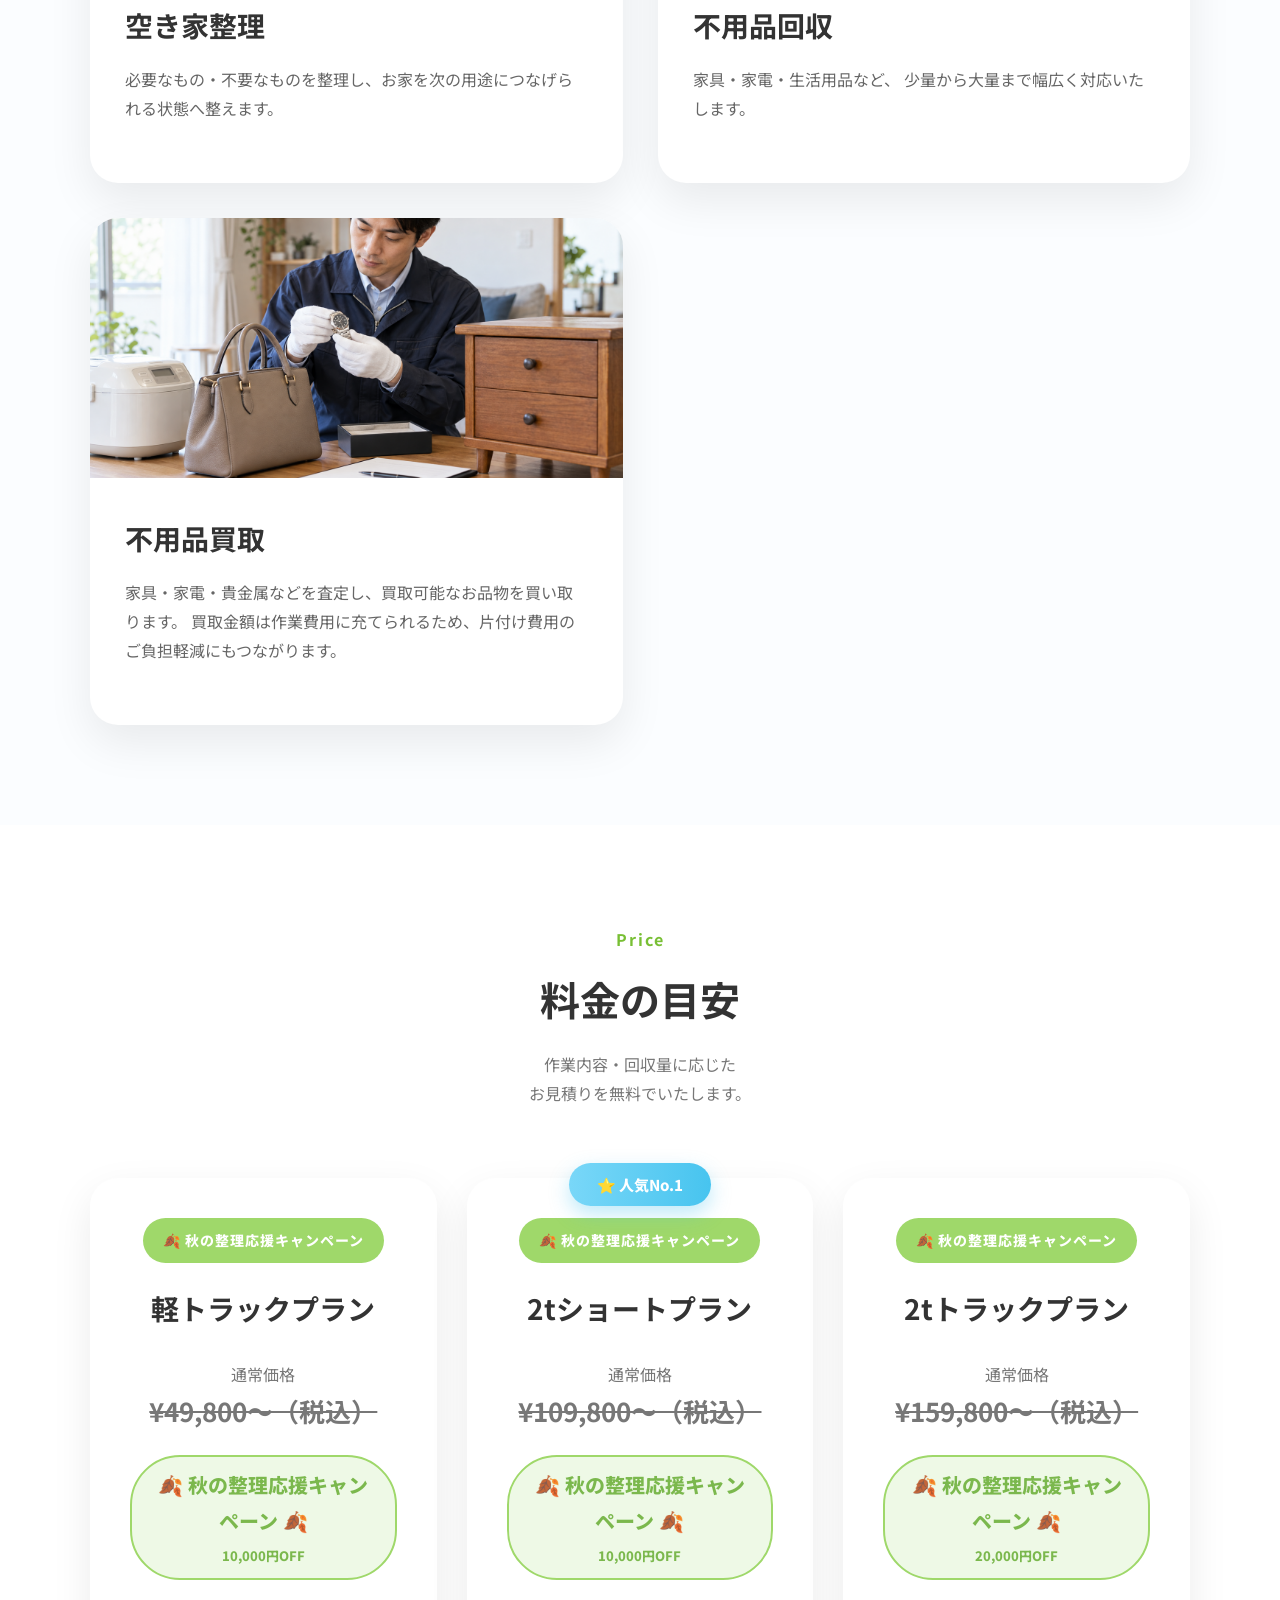
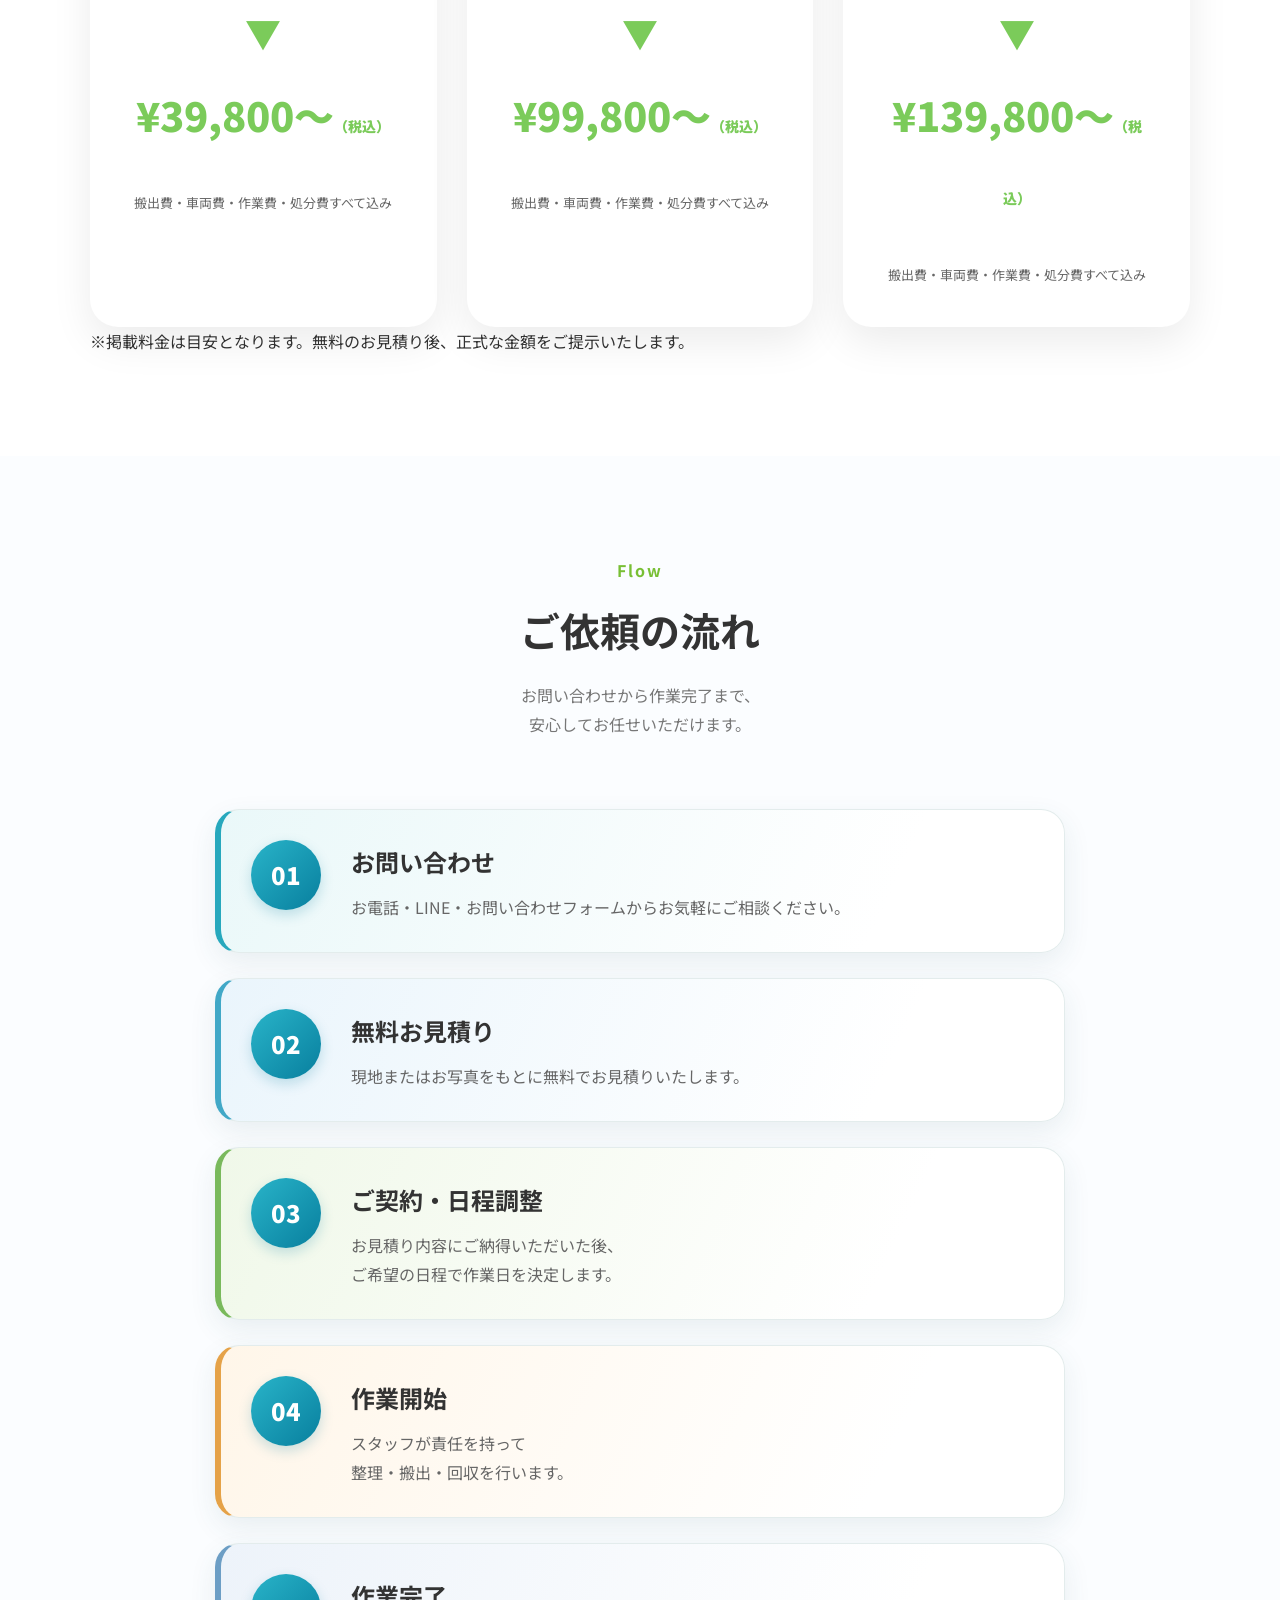
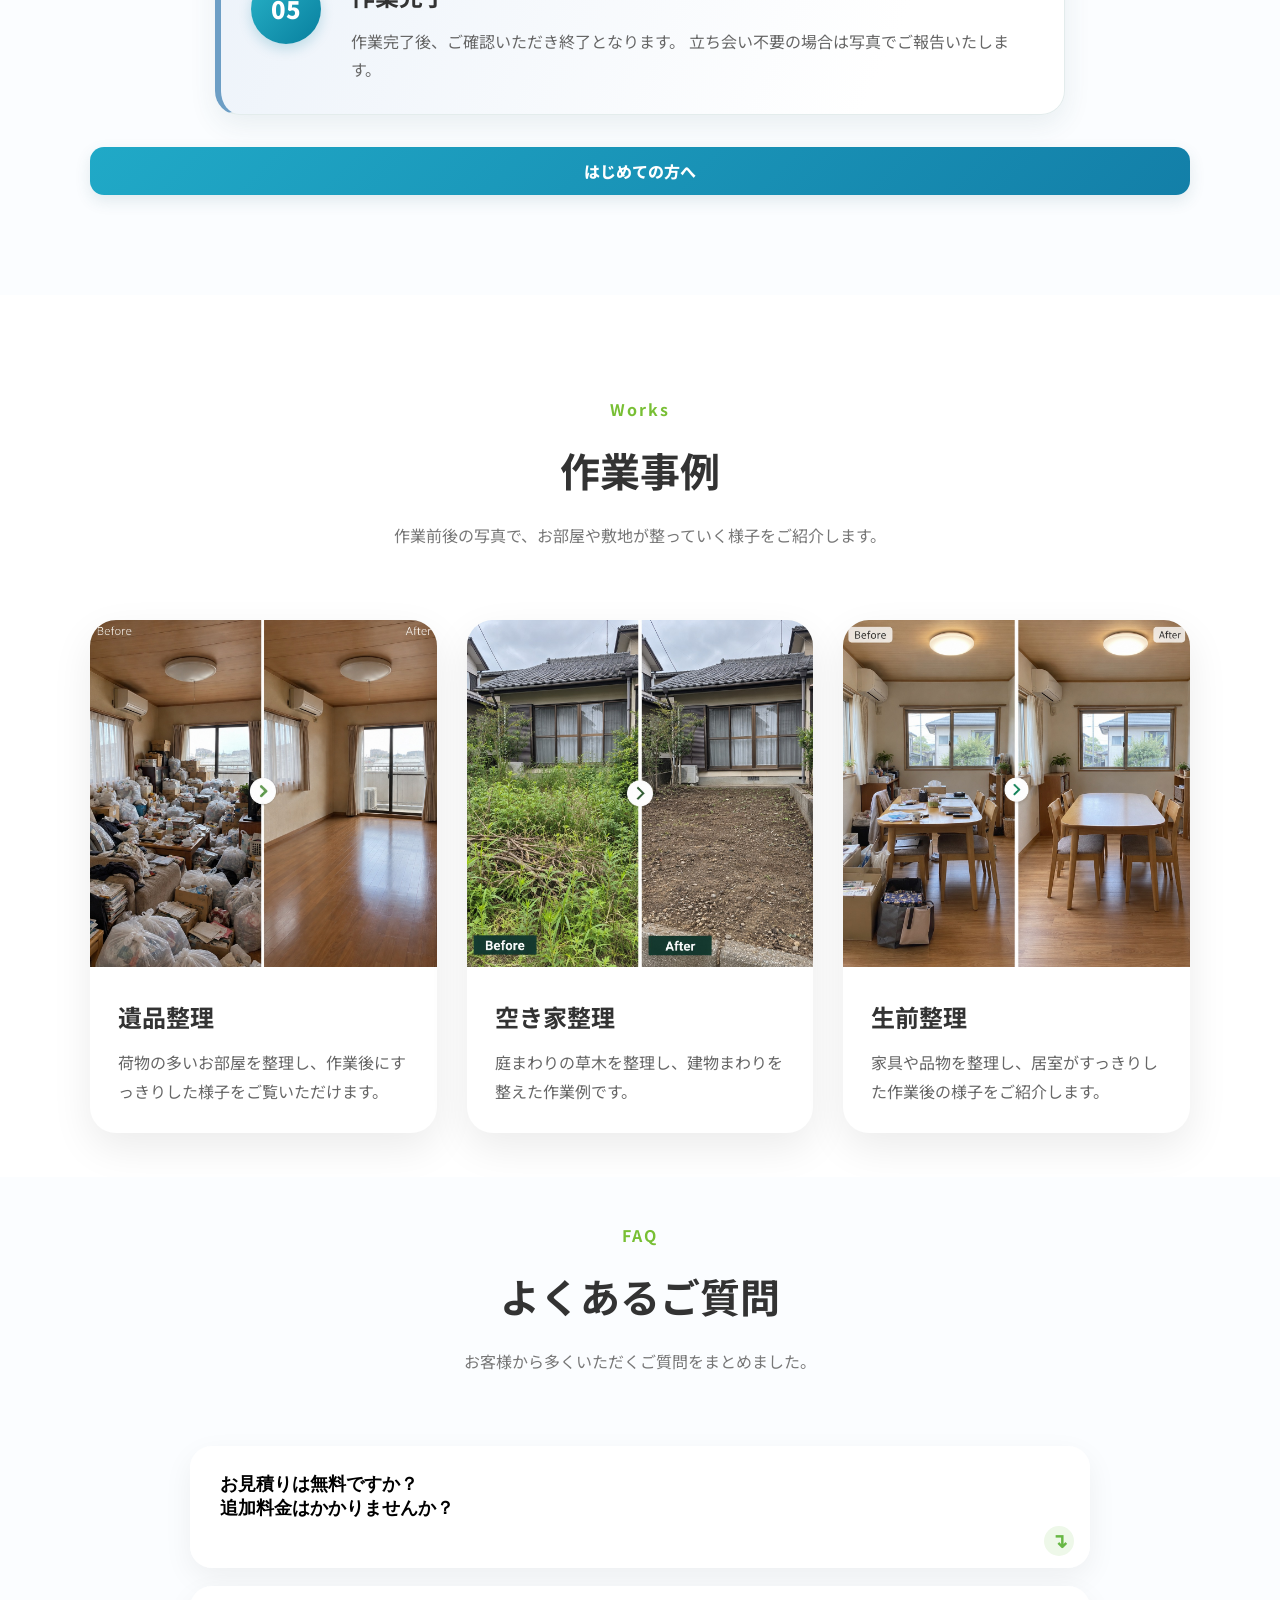
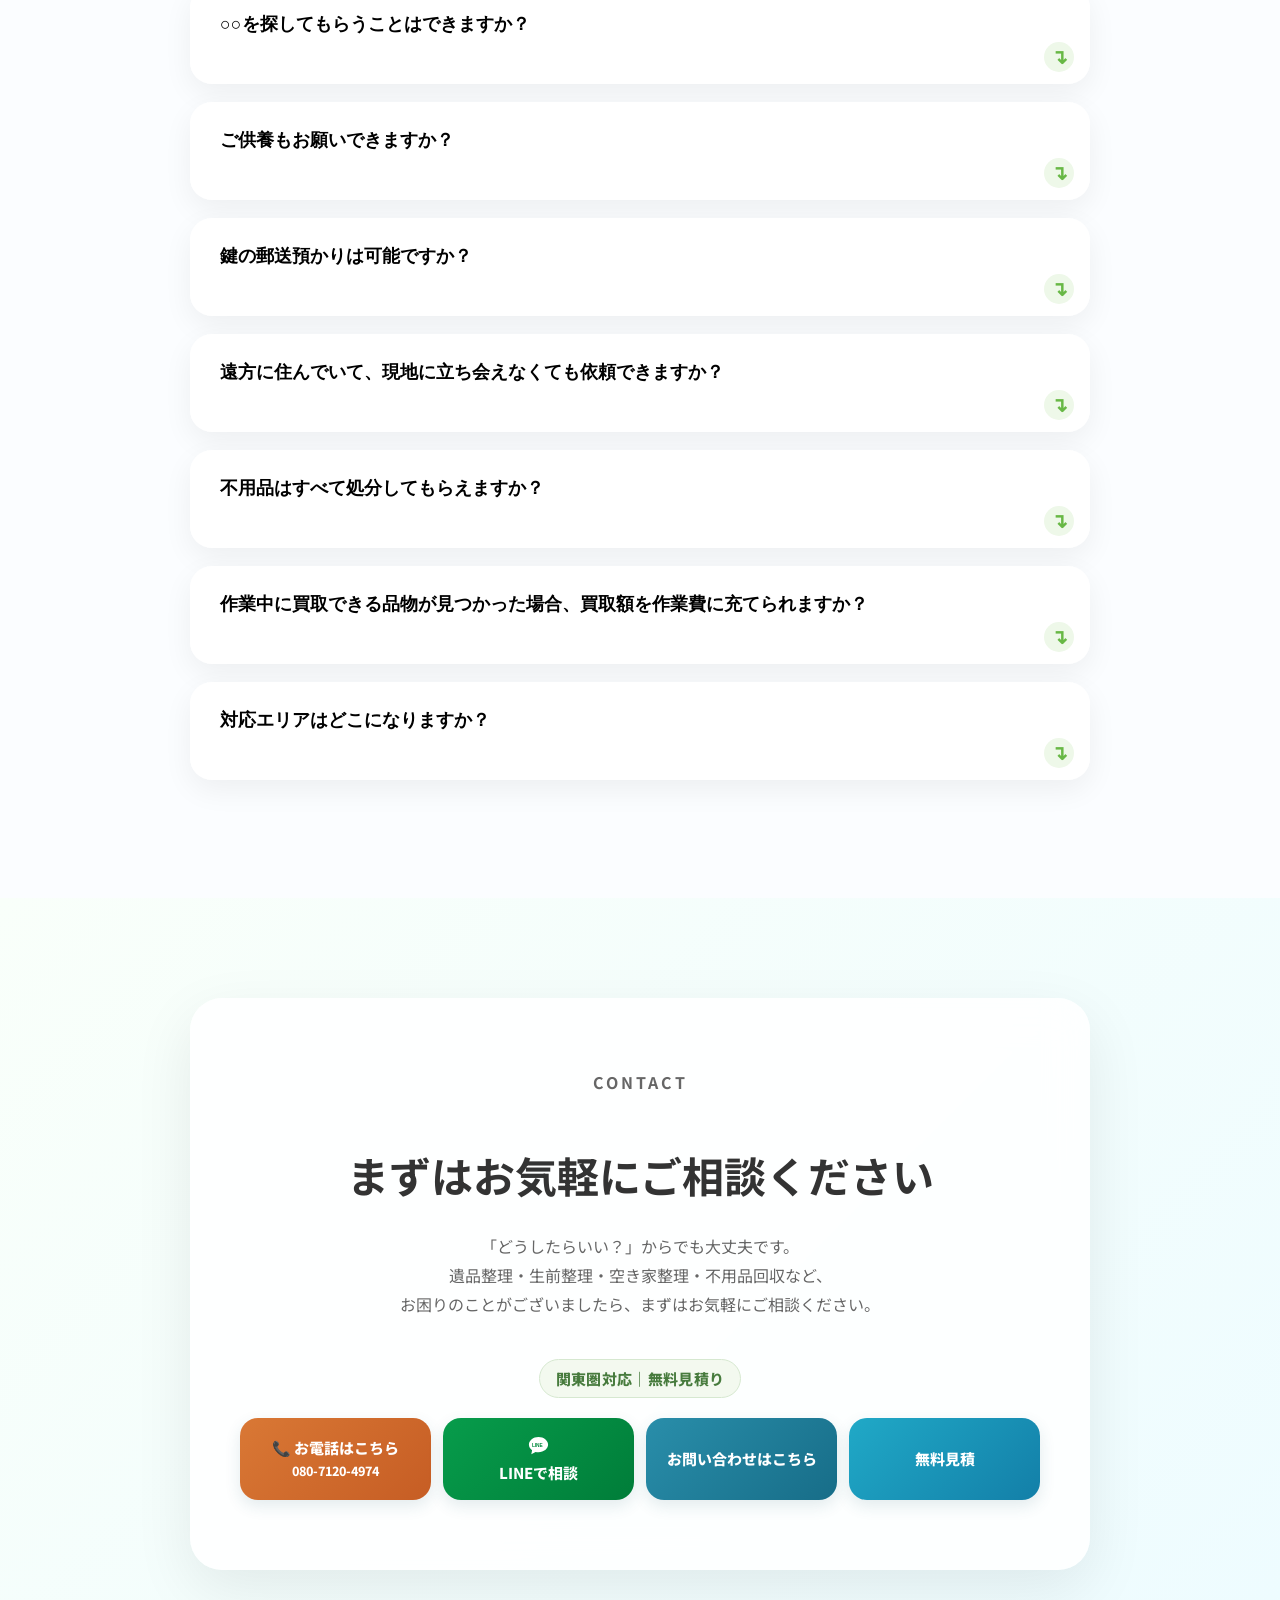
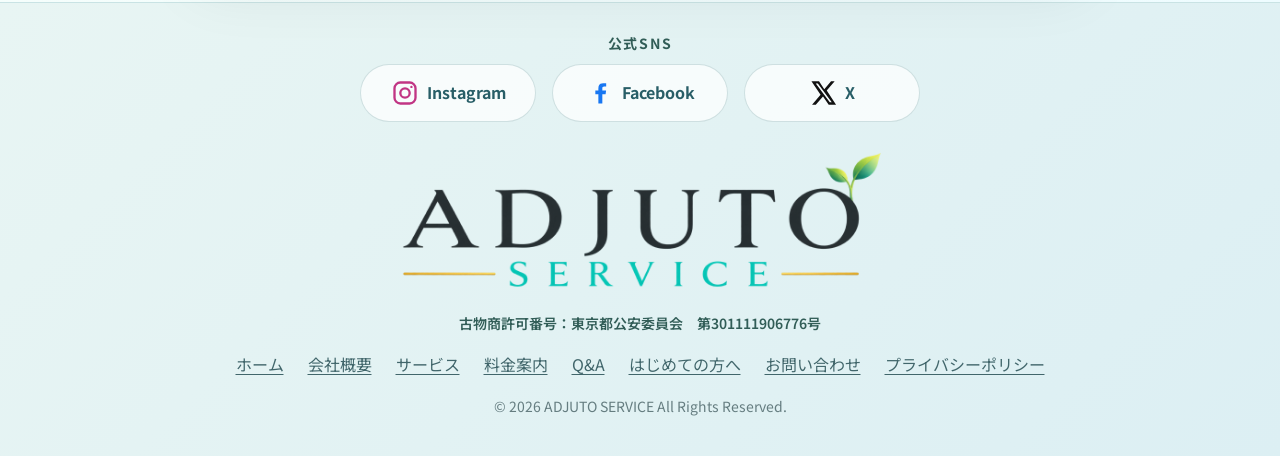
==== commit 69effd06: "トップページに初回ガイドへのリンクを追加" ====
--- a/index.html
+++ b/index.html
@@ -813,6 +813,10 @@
 
         </div>
 
+        <div class="info-actions">
+            <a class="btn estimate-cta" href="first-guide.html">はじめての方へ</a>
+        </div>
+
     </div>
 
 </section>
@@ -1177,6 +1181,7 @@
 
     <li><a href="#faq">Q&A</a></li>
 
+    <li><a href="first-guide.html">はじめての方へ</a></li>
     <li><a href="contact.html">お問い合わせ</a></li>
 
   <li><a href="privacy.html">プライバシーポリシー</a></li>
